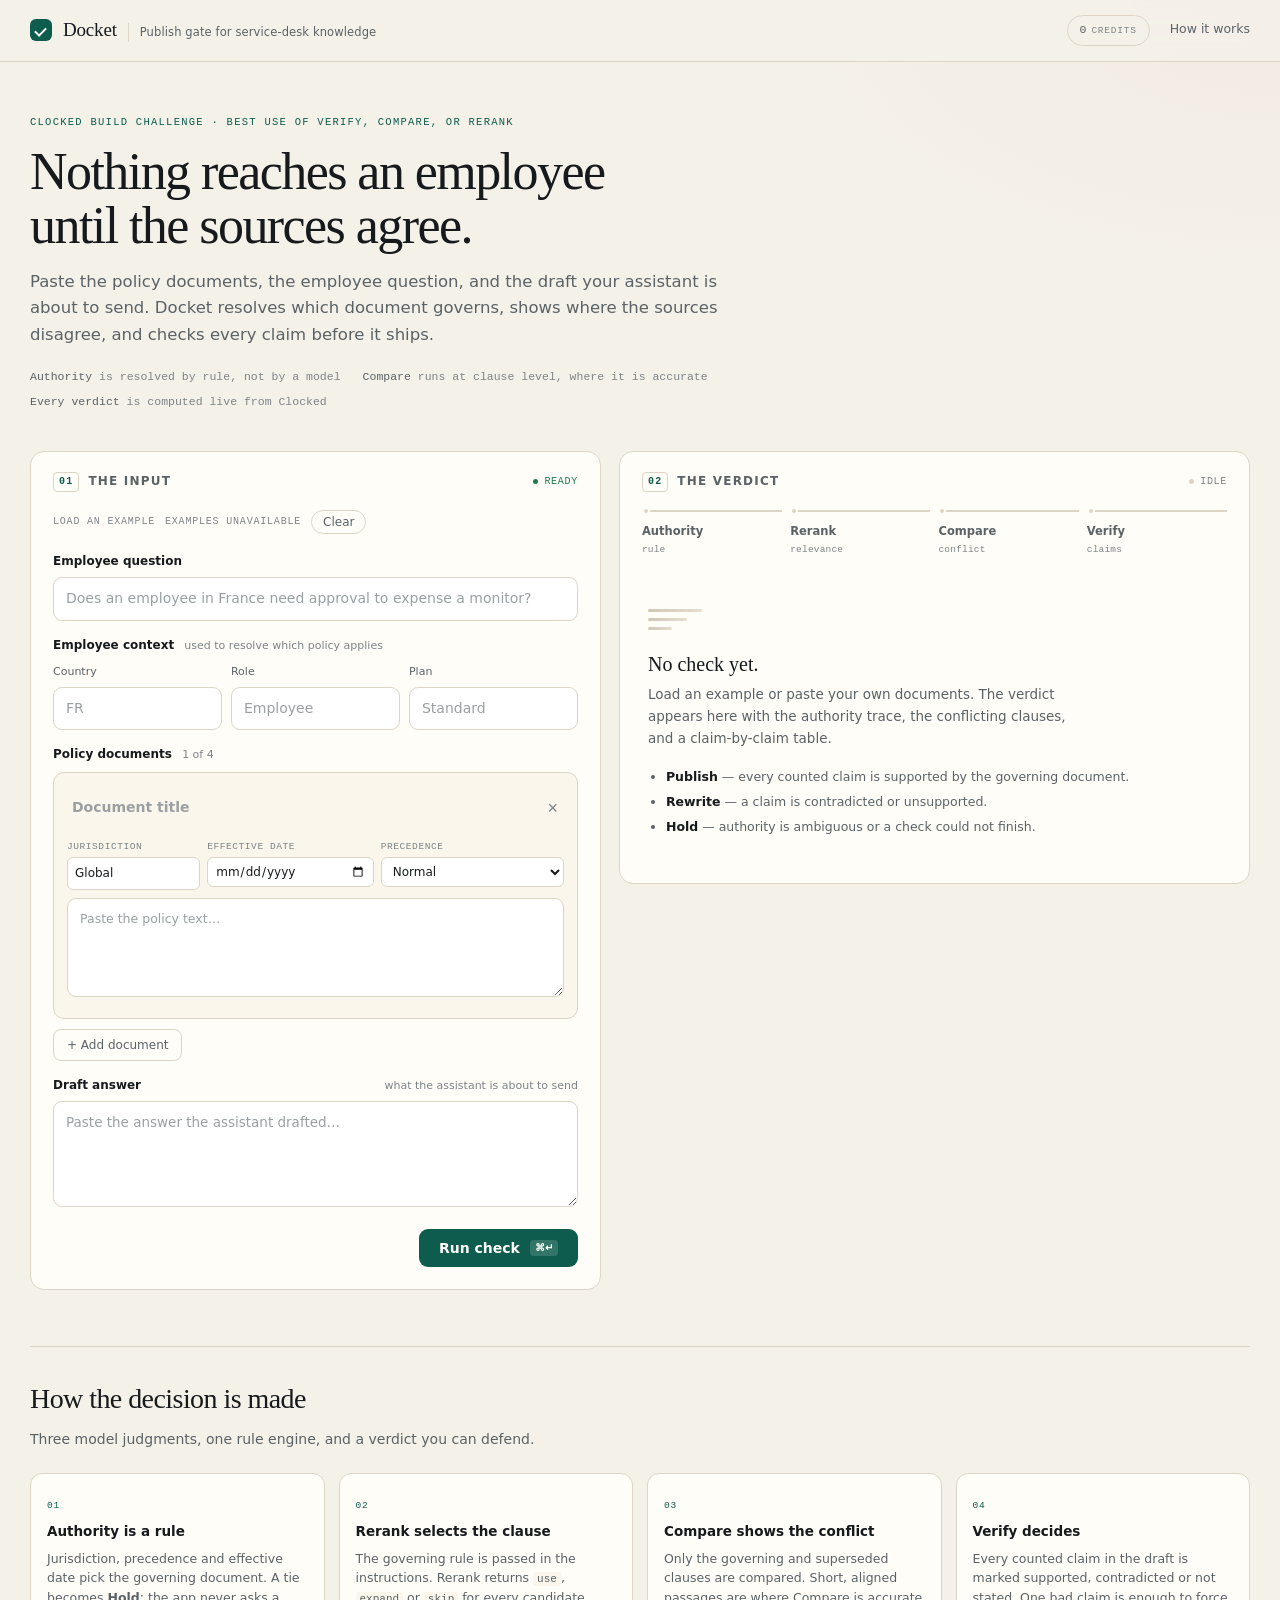
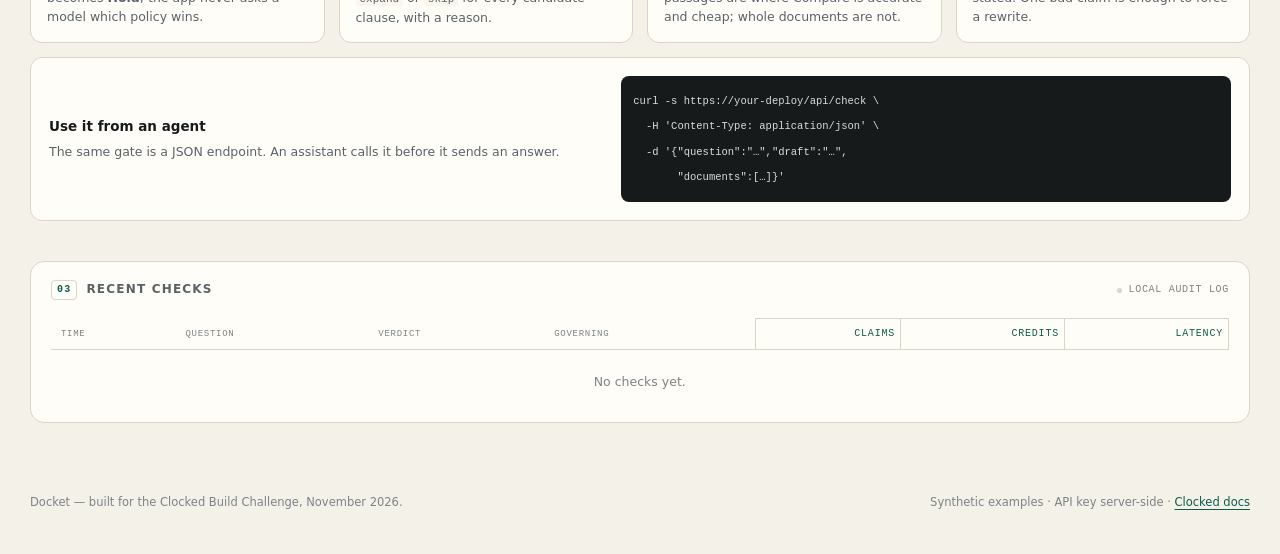
==== static/index.html @ ccb77d22 "Docket: a publish gate for service-desk knowledge Authority is resolved deterministically from juris" ====
<!doctype html>
<html lang="en">
<head>
  <meta charset="utf-8" />
  <meta name="viewport" content="width=device-width, initial-scale=1" />
  <title>Docket — nothing reaches an employee until the sources agree</title>
  <meta name="description" content="A publish gate for service-desk knowledge. Resolve which policy governs, show where sources disagree, and verify every claim before an AI answer ships." />
  <link rel="stylesheet" href="/static/app.css" />
  <link rel="icon" href="data:image/svg+xml,<svg xmlns='http://www.w3.org/2000/svg' viewBox='0 0 32 32'><rect width='32' height='32' rx='7' fill='%230d5c4d'/><path d='M9 16.5l4.2 4.2L23 11' fill='none' stroke='%23fffdf8' stroke-width='3' stroke-linecap='round' stroke-linejoin='round'/></svg>" />
</head>
<body>
  <a class="skip" href="#main">Skip to content</a>

  <header class="topbar">
    <a class="brand" href="/" aria-label="Docket home">
      <span class="mark" aria-hidden="true"></span>
      <span class="wordmark">Docket</span>
      <span class="tagline">Publish gate for service-desk knowledge</span>
    </a>
    <div class="top-actions">
      <span class="credits" title="Clocked credits spent by checks on this instance">
        <span id="credit-total">0</span><span class="credit-label">credits</span>
      </span>
      <a class="quiet" href="#how">How it works</a>
    </div>
  </header>

  <main id="main">
    <section class="hero">
      <p class="eyebrow">Clocked Build Challenge · Best Use of Verify, Compare, or Rerank</p>
      <h1>Nothing reaches an employee<br />until the sources agree.</h1>
      <p class="lede">
        Paste the policy documents, the employee question, and the draft your assistant is about to send.
        Docket resolves which document governs, shows where the sources disagree, and checks every
        claim before it ships.
      </p>
      <div class="hero-notes">
        <span><b>Authority</b> is resolved by rule, not by a model</span>
        <span><b>Compare</b> runs at clause level, where it is accurate</span>
        <span><b>Every verdict</b> is computed live from Clocked</span>
      </div>
    </section>

    <div class="desk">
      <!-- ---------------------------------------------------------- INPUT -->
      <section class="card input-card" aria-labelledby="input-heading">
        <div class="card-head">
          <h2 id="input-heading"><span class="num">01</span> The input</h2>
          <span class="status" id="input-status">ready</span>
        </div>

        <div class="examples" aria-label="Example inputs">
          <span class="examples-label">Load an example</span>
          <span id="sample-chips"></span>
          <button type="button" class="chip chip-quiet" id="clear">Clear</button>
        </div>

        <div class="field">
          <label for="question">Employee question</label>
          <input id="question" type="text" autocomplete="off" placeholder="Does an employee in France need approval to expense a monitor?" />
        </div>

        <fieldset class="context">
          <legend>Employee context <span>used to resolve which policy applies</span></legend>
          <div class="context-grid">
            <div class="field">
              <label for="country">Country</label>
              <input id="country" type="text" autocomplete="off" placeholder="FR" />
            </div>
            <div class="field">
              <label for="role">Role</label>
              <input id="role" type="text" autocomplete="off" placeholder="Employee" />
            </div>
            <div class="field">
              <label for="plan">Plan</label>
              <input id="plan" type="text" autocomplete="off" placeholder="Standard" />
            </div>
          </div>
        </fieldset>

        <fieldset class="documents">
          <legend>Policy documents <span id="doc-count">1 of 4</span></legend>
          <div id="doc-list"></div>
          <button type="button" class="secondary" id="add-doc">+ Add document</button>
        </fieldset>

        <div class="field">
          <label for="draft">Draft answer <span class="label-note">what the assistant is about to send</span></label>
          <textarea id="draft" rows="4" placeholder="Paste the answer the assistant drafted…"></textarea>
        </div>

        <div class="run-row">
          <p class="error" id="error" role="alert" hidden></p>
          <button type="button" class="primary" id="run">
            Run check <kbd>⌘↵</kbd>
          </button>
        </div>
      </section>

      <!-- --------------------------------------------------------- RESULT -->
      <section class="card result-card" aria-labelledby="result-heading">
        <div class="card-head">
          <h2 id="result-heading"><span class="num">02</span> The verdict</h2>
          <span class="status" id="run-status">idle</span>
        </div>

        <ol class="stepper" id="stepper" aria-label="Check progress">
          <li data-step="authority"><span class="dot"></span><span class="step-name">Authority</span><span class="step-meta">rule</span></li>
          <li data-step="rerank"><span class="dot"></span><span class="step-name">Rerank</span><span class="step-meta">relevance</span></li>
          <li data-step="compare"><span class="dot"></span><span class="step-name">Compare</span><span class="step-meta">conflict</span></li>
          <li data-step="verify"><span class="dot"></span><span class="step-name">Verify</span><span class="step-meta">claims</span></li>
        </ol>

        <div class="empty" id="empty">
          <div class="empty-mark" aria-hidden="true">
            <span></span><span></span><span></span>
          </div>
          <p class="empty-title">No check yet.</p>
          <p class="empty-copy">
            Load an example or paste your own documents. The verdict appears here with the authority trace,
            the conflicting clauses, and a claim-by-claim table.
          </p>
          <ul class="empty-list">
            <li><b>Publish</b> — every counted claim is supported by the governing document.</li>
            <li><b>Rewrite</b> — a claim is contradicted or unsupported.</li>
            <li><b>Hold</b> — authority is ambiguous or a check could not finish.</li>
          </ul>
        </div>

        <div id="result" hidden>
          <div class="verdict" id="verdict-card" data-state="hold">
            <div class="verdict-top">
              <span class="verdict-word" id="verdict-word" aria-live="polite">—</span>
              <span class="verdict-sub" id="verdict-sub"></span>
            </div>
            <div class="verdict-meter" aria-hidden="true"><span id="verdict-meter"></span></div>
            <div class="verdict-meta" id="verdict-meta"></div>
          </div>

          <ul class="reasons" id="reasons"></ul>

          <section class="block" aria-labelledby="authority-heading">
            <h3 id="authority-heading">Authority trace</h3>
            <div id="authority"></div>
          </section>

          <section class="block" aria-labelledby="claims-heading">
            <h3 id="claims-heading">Claim check <span class="count" id="claim-count"></span></h3>
            <div id="claims"></div>
          </section>

          <section class="block" id="conflicts-block" aria-labelledby="conflicts-heading" hidden>
            <h3 id="conflicts-heading">Where the sources disagree</h3>
            <div id="conflicts"></div>
          </section>

          <section class="block" id="rerank-block" aria-labelledby="rerank-heading">
            <h3 id="rerank-heading">Source selection</h3>
            <div id="rerank"></div>
          </section>

          <details class="raw" id="raw-block">
            <summary>Raw Clocked responses <span class="summary-note">what the API actually returned</span></summary>
            <div class="raw-actions">
              <button type="button" class="secondary small" id="copy-json">Copy JSON</button>
            </div>
            <pre id="raw"></pre>
          </details>
        </div>
      </section>
    </div>

    <!-- --------------------------------------------------------------- HOW -->
    <section class="how" id="how" aria-labelledby="how-heading">
      <div class="how-head">
        <h2 id="how-heading">How the decision is made</h2>
        <p>Three model judgments, one rule engine, and a verdict you can defend.</p>
      </div>
      <div class="how-grid">
        <article>
          <span class="how-num">01</span>
          <h3>Authority is a rule</h3>
          <p>Jurisdiction, precedence and effective date pick the governing document. A tie becomes <b>Hold</b>; the app never asks a model which policy wins.</p>
        </article>
        <article>
          <span class="how-num">02</span>
          <h3>Rerank selects the clause</h3>
          <p>The governing rule is passed in the instructions. Rerank returns <code>use</code>, <code>expand</code> or <code>skip</code> for every candidate clause, with a reason.</p>
        </article>
        <article>
          <span class="how-num">03</span>
          <h3>Compare shows the conflict</h3>
          <p>Only the governing and superseded clauses are compared. Short, aligned passages are where Compare is accurate and cheap; whole documents are not.</p>
        </article>
        <article>
          <span class="how-num">04</span>
          <h3>Verify decides</h3>
          <p>Every counted claim in the draft is marked supported, contradicted or not stated. One bad claim is enough to force a rewrite.</p>
        </article>
      </div>
      <div class="api-note">
        <div>
          <h3>Use it from an agent</h3>
          <p>The same gate is a JSON endpoint. An assistant calls it before it sends an answer.</p>
        </div>
        <pre><code>curl -s https://your-deploy/api/check \
  -H 'Content-Type: application/json' \
  -d '{"question":"…","draft":"…",
       "documents":[…]}'</code></pre>
      </div>
    </section>

    <!-- ------------------------------------------------------------- AUDIT -->
    <section class="audit" aria-labelledby="audit-heading">
      <div class="card-head">
        <h2 id="audit-heading"><span class="num">03</span> Recent checks</h2>
        <span class="status" id="audit-status">local audit log</span>
      </div>
      <div class="table-wrap">
        <table>
          <thead>
            <tr><th>Time</th><th>Question</th><th>Verdict</th><th>Governing</th><th class="num">Claims</th><th class="num">Credits</th><th class="num">Latency</th></tr>
          </thead>
          <tbody id="audit-body">
            <tr class="empty-row"><td colspan="7">No checks yet.</td></tr>
          </tbody>
        </table>
      </div>
    </section>
  </main>

  <footer class="foot">
    <span>Docket — built for the Clocked Build Challenge, November 2026.</span>
    <span>Synthetic examples · API key server-side · <a href="https://clocked.rezolve.ai/docs" target="_blank" rel="noreferrer">Clocked docs</a></span>
  </footer>

  <script src="/static/app.js" defer></script>
</body>
</html>
---- static/app.css ----
/* Docket — an editorial review desk, not a dashboard. */

:root {
  --bg: #f4f1e9;
  --panel: #fffdf8;
  --panel-2: #faf6ec;
  --ink: #171a1c;
  --muted: #5b6266;
  --faint: #7d8386;
  --line: #dcd5c6;
  --line-soft: #eae4d7;
  --green: #0d5c4d;
  --green-soft: #e6f0ec;
  --publish: #1c7a4f;
  --rewrite: #a96500;
  --hold: #b23a2f;
  --publish-bg: #edf6f1;
  --rewrite-bg: #fbf3e6;
  --hold-bg: #fbeeec;
  --serif: "Iowan Old Style", "Palatino Linotype", Palatino, "Book Antiqua", Georgia, serif;
  --sans: ui-sans-serif, -apple-system, BlinkMacSystemFont, "Segoe UI", Inter, system-ui, sans-serif;
  --mono: ui-monospace, "SF Mono", Menlo, Consolas, monospace;
  --radius: 14px;
}

* { box-sizing: border-box; }
[hidden] { display: none !important; }

html { scroll-behavior: smooth; }

body {
  margin: 0;
  background:
    radial-gradient(1100px 500px at 10% -10%, rgba(13, 92, 77, 0.05), transparent 60%),
    radial-gradient(900px 500px at 100% 0%, rgba(178, 58, 47, 0.035), transparent 55%),
    var(--bg);
  color: var(--ink);
  font-family: var(--sans);
  font-size: 16px;
  line-height: 1.6;
  -webkit-font-smoothing: antialiased;
}

a { color: var(--green); text-underline-offset: 3px; }

.skip {
  position: absolute;
  left: -999px;
  top: 10px;
  z-index: 100;
  background: var(--ink);
  color: #fff;
  padding: 10px 14px;
  border-radius: 8px;
}
.skip:focus { left: 12px; }

:focus-visible {
  outline: 2px solid var(--green);
  outline-offset: 2px;
}

/* ---------------------------------------------------------------- topbar */
.topbar {
  position: sticky;
  top: 0;
  z-index: 20;
  display: flex;
  align-items: center;
  justify-content: space-between;
  gap: 20px;
  height: 62px;
  padding: 0 30px;
  background: rgba(244, 241, 233, 0.9);
  border-bottom: 1px solid var(--line);
  backdrop-filter: blur(12px);
}

.brand {
  display: flex;
  align-items: baseline;
  gap: 11px;
  color: var(--ink);
  text-decoration: none;
}

.mark {
  align-self: center;
  width: 22px;
  height: 22px;
  border-radius: 6px;
  background: var(--green);
  position: relative;
  flex: 0 0 auto;
}
.mark::after {
  content: "";
  position: absolute;
  left: 5px; top: 8px;
  width: 9px; height: 5px;
  border-left: 2px solid #fffdf8;
  border-bottom: 2px solid #fffdf8;
  transform: rotate(-45deg);
}

.wordmark {
  font-family: var(--serif);
  font-size: 19px;
  letter-spacing: -0.01em;
}

.tagline {
  font-size: 11.5px;
  color: var(--muted);
  border-left: 1px solid var(--line);
  padding-left: 11px;
  letter-spacing: 0.01em;
}

.top-actions { display: flex; align-items: center; gap: 20px; }

.credits {
  font-family: var(--mono);
  font-size: 11.5px;
  color: var(--muted);
  border: 1px solid var(--line);
  border-radius: 999px;
  padding: 5px 12px;
  font-variant-numeric: tabular-nums;
}
.credit-label {
  margin-left: 5px;
  font-size: 9.5px;
  letter-spacing: 0.08em;
  text-transform: uppercase;
  color: var(--faint);
}

.quiet {
  font-size: 12.5px;
  color: var(--muted);
  text-decoration: none;
  border-bottom: 1px solid transparent;
  padding-bottom: 1px;
}
.quiet:hover { color: var(--ink); border-bottom-color: var(--line); }

/* ------------------------------------------------------------------ main */
main {
  max-width: 1320px;
  margin: 0 auto;
  padding: 52px 30px 70px;
}

.hero { max-width: 860px; margin-bottom: 40px; }

.eyebrow {
  margin: 0 0 14px;
  font-family: var(--mono);
  font-size: 10.5px;
  letter-spacing: 0.12em;
  text-transform: uppercase;
  color: var(--green);
}

.hero h1 {
  margin: 0 0 16px;
  font-family: var(--serif);
  font-size: clamp(34px, 4.4vw, 52px);
  line-height: 1.04;
  letter-spacing: -0.03em;
  font-weight: 500;
}

.lede {
  margin: 0 0 20px;
  color: var(--muted);
  font-size: 16.5px;
  max-width: 66ch;
}

.hero-notes {
  display: flex;
  flex-wrap: wrap;
  gap: 6px 22px;
  font-size: 11.5px;
  color: var(--faint);
  font-family: var(--mono);
}
.hero-notes b { color: var(--muted); font-weight: 500; }

/* ------------------------------------------------------------------ desk */
.desk {
  display: grid;
  grid-template-columns: minmax(0, 0.95fr) minmax(0, 1.05fr);
  gap: 18px;
  align-items: start;
}

.card {
  background: var(--panel);
  border: 1px solid var(--line);
  border-radius: var(--radius);
  padding: 20px 22px 22px;
  min-width: 0;
}

.card-head {
  display: flex;
  align-items: center;
  justify-content: space-between;
  gap: 14px;
  margin-bottom: 18px;
}

.card-head h2 {
  margin: 0;
  font-size: 12px;
  font-weight: 600;
  letter-spacing: 0.1em;
  text-transform: uppercase;
  color: var(--muted);
  display: flex;
  align-items: center;
  gap: 9px;
}

.num {
  font-family: var(--mono);
  font-size: 10px;
  color: var(--green);
  border: 1px solid var(--line);
  border-radius: 4px;
  padding: 1px 5px;
}

.status {
  font-family: var(--mono);
  font-size: 10px;
  letter-spacing: 0.07em;
  text-transform: uppercase;
  color: var(--faint);
  display: inline-flex;
  align-items: center;
  gap: 6px;
}
.status::before {
  content: "";
  width: 5px; height: 5px;
  border-radius: 50%;
  background: var(--line);
}
.status[data-state="running"] { color: var(--rewrite); }
.status[data-state="running"]::before { background: var(--rewrite); animation: pulse 1.1s infinite; }
.status[data-state="done"] { color: var(--publish); }
.status[data-state="done"]::before { background: var(--publish); }
.status[data-state="error"] { color: var(--hold); }
.status[data-state="error"]::before { background: var(--hold); }

@keyframes pulse { 0%, 100% { opacity: 0.4; } 50% { opacity: 1; } }

/* ---------------------------------------------------------------- input */
.examples {
  display: flex;
  flex-wrap: wrap;
  align-items: center;
  gap: 7px;
  margin-bottom: 18px;
}
.examples-label {
  font-family: var(--mono);
  font-size: 10px;
  letter-spacing: 0.08em;
  text-transform: uppercase;
  color: var(--faint);
  margin-right: 3px;
}

.chip {
  border: 1px solid var(--line);
  background: var(--panel-2);
  color: var(--muted);
  border-radius: 999px;
  padding: 4px 11px;
  font-size: 12px;
  font-family: var(--sans);
  cursor: pointer;
  transition: border-color 120ms ease, color 120ms ease, background 120ms ease;
}
.chip:hover { border-color: var(--green); color: var(--ink); }
.chip[aria-pressed="true"] { border-color: var(--green); background: var(--green-soft); color: var(--ink); }
.chip-quiet { background: transparent; }
#sample-chips { display: contents; }

.field { margin-bottom: 15px; }

.field > label,
.field > .label {
  display: flex;
  align-items: baseline;
  justify-content: space-between;
  gap: 10px;
  margin-bottom: 6px;
  font-size: 12px;
  font-weight: 550;
  color: var(--ink);
}

.label-note {
  font-weight: 400;
  font-size: 11px;
  color: var(--faint);
}

input[type="text"], textarea {
  width: 100%;
  border: 1px solid var(--line);
  border-radius: 9px;
  background: #fff;
  color: var(--ink);
  padding: 10px 12px;
  font-family: var(--sans);
  font-size: 14px;
  line-height: 1.55;
  transition: border-color 120ms ease, box-shadow 120ms ease;
}
input[type="text"]::placeholder, textarea::placeholder { color: #9aa0a2; }
input[type="text"]:focus, textarea:focus {
  outline: none;
  border-color: var(--green);
  box-shadow: 0 0 0 3px rgba(13, 92, 77, 0.12);
}

textarea { resize: vertical; min-height: 96px; font-size: 13.5px; }

fieldset {
  border: 0;
  margin: 0 0 15px;
  padding: 0;
  min-width: 0;
}
legend {
  padding: 0;
  margin-bottom: 8px;
  font-size: 12px;
  font-weight: 550;
  color: var(--ink);
}
legend span { font-weight: 400; color: var(--faint); font-size: 11px; margin-left: 6px; }

.context-grid { display: grid; grid-template-columns: 1fr 1fr 1fr; gap: 9px; }
.context-grid .field { margin: 0; }
.context-grid label { font-weight: 400; color: var(--muted); font-size: 11px; }

/* ------------------------------------------------------------ documents */
.doc {
  border: 1px solid var(--line);
  border-radius: 11px;
  background: var(--panel-2);
  padding: 13px;
  margin-bottom: 10px;
}
.doc-head {
  display: flex;
  align-items: center;
  gap: 8px;
  margin-bottom: 9px;
}
.doc-head input {
  font-weight: 550;
  background: transparent;
  border-color: transparent;
  padding-left: 4px;
}
.doc-head input:focus { background: #fff; }
.doc-remove {
  border: 0;
  background: transparent;
  color: var(--faint);
  font-size: 18px;
  line-height: 1;
  cursor: pointer;
  padding: 4px 6px;
  border-radius: 6px;
}
.doc-remove:hover { color: var(--hold); background: var(--hold-bg); }
.doc-meta {
  display: grid;
  grid-template-columns: 0.8fr 1fr 1.1fr;
  gap: 7px;
  margin-bottom: 8px;
}
.doc-meta label {
  display: block;
  font-size: 9.5px;
  font-family: var(--mono);
  letter-spacing: 0.06em;
  text-transform: uppercase;
  color: var(--faint);
  margin-bottom: 3px;
}
.doc-meta input, .doc-meta select {
  width: 100%;
  border: 1px solid var(--line);
  border-radius: 6px;
  background: #fff;
  padding: 6px 7px;
  font-size: 12px;
  font-family: var(--sans);
  color: var(--ink);
}
.doc textarea {
  min-height: 92px;
  font-size: 12.5px;
  line-height: 1.55;
  background: #fff;
}

.secondary {
  border: 1px solid var(--line);
  background: transparent;
  color: var(--muted);
  border-radius: 8px;
  padding: 8px 13px;
  font-size: 12px;
  cursor: pointer;
  font-family: var(--sans);
}
.secondary:hover { border-color: var(--green); color: var(--ink); }
.secondary.small { padding: 5px 10px; font-size: 11px; }

/* ---------------------------------------------------------------- action */
.run-row {
  display: flex;
  align-items: center;
  justify-content: flex-end;
  gap: 14px;
  margin-top: 4px;
  flex-wrap: wrap;
}

.primary {
  border: 0;
  border-radius: 9px;
  background: var(--green);
  color: #fffdf8;
  font-family: var(--sans);
  font-size: 14px;
  font-weight: 600;
  padding: 11px 20px;
  cursor: pointer;
  display: inline-flex;
  align-items: center;
  gap: 10px;
  transition: transform 80ms ease, box-shadow 160ms ease, opacity 120ms ease;
}
.primary:hover { box-shadow: 0 6px 22px rgba(13, 92, 77, 0.22); }
.primary:active { transform: translateY(1px); }
.primary:disabled { opacity: 0.55; cursor: progress; }
kbd {
  font-family: var(--mono);
  font-size: 10px;
  background: rgba(255, 255, 255, 0.16);
  border-radius: 4px;
  padding: 2px 5px;
}

.error {
  margin: 0 auto 0 0;
  color: var(--hold);
  font-size: 12.5px;
  background: var(--hold-bg);
  border: 1px solid #efd3ce;
  border-radius: 8px;
  padding: 7px 10px;
}

/* --------------------------------------------------------------- stepper */
.stepper {
  display: grid;
  grid-template-columns: repeat(4, 1fr);
  gap: 8px;
  list-style: none;
  margin: 0 0 18px;
  padding: 0;
}
.stepper li {
  position: relative;
  display: grid;
  gap: 2px;
  padding-top: 10px;
  border-top: 2px solid var(--line);
  min-width: 0;
}
.stepper .dot {
  position: absolute;
  top: -5px; left: 0;
  width: 8px; height: 8px;
  border-radius: 50%;
  background: var(--line);
  border: 2px solid var(--panel);
}
.stepper .step-name {
  font-size: 11.5px;
  color: var(--muted);
  font-weight: 550;
}
.stepper .step-meta {
  font-family: var(--mono);
  font-size: 9.5px;
  color: var(--faint);
  letter-spacing: 0.02em;
  white-space: nowrap;
  overflow: hidden;
  text-overflow: ellipsis;
}
.stepper li[data-status="running"] { border-top-color: var(--rewrite); }
.stepper li[data-status="running"] .dot { background: var(--rewrite); animation: pulse 1.1s infinite; }
.stepper li[data-status="done"] { border-top-color: var(--publish); }
.stepper li[data-status="done"] .dot { background: var(--publish); }
.stepper li[data-status="skipped"] { border-top-color: var(--line); }
.stepper li[data-status="skipped"] .step-name { color: var(--faint); }
.stepper li[data-status="error"] { border-top-color: var(--hold); }
.stepper li[data-status="error"] .dot { background: var(--hold); }

/* ----------------------------------------------------------------- empty */
.empty { padding: 34px 6px 24px; }

.empty-mark {
  display: flex;
  flex-direction: column;
  gap: 6px;
  width: 54px;
  margin-bottom: 18px;
}
.empty-mark span {
  height: 3px;
  border-radius: 2px;
  background: linear-gradient(to right, #cfc7b6, #e5dfd1);
}
.empty-mark span:nth-child(2) { width: 72%; }
.empty-mark span:nth-child(3) { width: 44%; }

.empty-title { margin: 0 0 4px; font-family: var(--serif); font-size: 20px; }
.empty-copy { margin: 0 0 18px; color: var(--muted); font-size: 13.5px; max-width: 52ch; }
.empty-list { margin: 0; padding-left: 18px; color: var(--muted); font-size: 12.5px; display: grid; gap: 5px; }
.empty-list b { color: var(--ink); font-weight: 600; }

/* --------------------------------------------------------------- verdict */
#result { animation: rise 220ms ease both; }
@keyframes rise { from { opacity: 0; transform: translateY(5px); } to { opacity: 1; transform: none; } }

.verdict {
  border: 1px solid var(--line);
  border-radius: 12px;
  padding: 18px 18px 15px;
  background: var(--panel-2);
  transition: background 200ms ease, border-color 200ms ease;
}
.verdict[data-state="publish"] { background: var(--publish-bg); border-color: #c8e2d5; }
.verdict[data-state="rewrite"] { background: var(--rewrite-bg); border-color: #ecd8b8; }
.verdict[data-state="hold"] { background: var(--hold-bg); border-color: #eccbc6; }

.verdict-top { display: flex; align-items: baseline; gap: 12px; flex-wrap: wrap; }
.verdict-word {
  font-family: var(--serif);
  font-size: clamp(40px, 5vw, 56px);
  line-height: 0.95;
  letter-spacing: -0.04em;
  color: var(--hold);
}
.verdict[data-state="publish"] .verdict-word { color: var(--publish); }
.verdict[data-state="rewrite"] .verdict-word { color: var(--rewrite); }
.verdict-sub { font-family: var(--mono); font-size: 10px; letter-spacing: 0.08em; text-transform: uppercase; color: var(--muted); }

.verdict-meter {
  height: 5px;
  border-radius: 3px;
  background: rgba(23, 26, 28, 0.08);
  margin: 14px 0 9px;
  overflow: hidden;
}
.verdict-meter span {
  display: block;
  height: 100%;
  width: 0;
  border-radius: 3px;
  background: var(--hold);
  transition: width 500ms cubic-bezier(0.2, 0.7, 0.2, 1);
}
.verdict[data-state="publish"] .verdict-meter span { background: var(--publish); }
.verdict[data-state="rewrite"] .verdict-meter span { background: var(--rewrite); }

.verdict-meta {
  font-family: var(--mono);
  font-size: 10px;
  color: var(--muted);
  display: flex;
  gap: 14px;
  flex-wrap: wrap;
}

.reasons {
  list-style: none;
  counter-reset: r;
  margin: 14px 0 4px;
  padding: 0;
  display: grid;
  gap: 7px;
}
.reasons li {
  counter-increment: r;
  position: relative;
  padding-left: 24px;
  font-size: 13px;
  color: var(--muted);
}
.reasons li::before {
  content: counter(r, decimal-leading-zero);
  position: absolute;
  left: 0;
  font-family: var(--mono);
  font-size: 9.5px;
  color: var(--faint);
  top: 2px;
}

/* ----------------------------------------------------------------- blocks */
.block { margin-top: 22px; padding-top: 18px; border-top: 1px solid var(--line-soft); }
.block h3 {
  margin: 0 0 10px;
  font-size: 11px;
  letter-spacing: 0.09em;
  text-transform: uppercase;
  color: var(--muted);
  font-weight: 600;
  display: flex;
  align-items: baseline;
  gap: 8px;
}
.block h3 .count {
  font-family: var(--mono);
  font-size: 9.5px;
  color: var(--faint);
  letter-spacing: 0;
  text-transform: none;
}

/* authority */
.auth-row {
  display: grid;
  grid-template-columns: 18px 1fr auto;
  gap: 9px;
  align-items: start;
  padding: 9px 0;
  border-bottom: 1px solid var(--line-soft);
}
.auth-row:last-child { border-bottom: 0; }
.auth-icon {
  width: 16px; height: 16px;
  border-radius: 50%;
  margin-top: 2px;
  background: var(--line);
  position: relative;
  flex: 0 0 auto;
}
.auth-row[data-outcome="governing"] .auth-icon { background: var(--green); }
.auth-row[data-outcome="governing"] .auth-icon::after {
  content: "";
  position: absolute; left: 5px; top: 3px;
  width: 4px; height: 7px;
  border-right: 2px solid #fff;
  border-bottom: 2px solid #fff;
  transform: rotate(45deg);
}
.auth-row[data-outcome="superseded"] .auth-icon { background: var(--rewrite); }
.auth-row[data-outcome="out of scope"] .auth-icon { background: var(--line); }
.auth-title { font-size: 13px; font-weight: 550; }
.auth-meta { font-size: 11px; color: var(--faint); font-family: var(--mono); }
.auth-tag {
  font-family: var(--mono);
  font-size: 9px;
  letter-spacing: 0.07em;
  text-transform: uppercase;
  color: var(--muted);
  border: 1px solid var(--line);
  border-radius: 4px;
  padding: 2px 6px;
  white-space: nowrap;
}
.auth-row[data-outcome="governing"] .auth-tag { color: var(--publish); border-color: #c8e2d5; background: var(--publish-bg); }
.auth-row[data-outcome="superseded"] .auth-tag { color: var(--rewrite); border-color: #ecd8b8; background: var(--rewrite-bg); }

/* claims */
.claim {
  border: 1px solid var(--line);
  border-radius: 9px;
  padding: 11px 12px;
  margin-bottom: 8px;
  background: #fff;
}
.claim-head { display: flex; gap: 9px; align-items: flex-start; }
.claim-text { flex: 1; font-size: 13px; line-height: 1.5; }
.pill {
  font-family: var(--mono);
  font-size: 9px;
  letter-spacing: 0.07em;
  text-transform: uppercase;
  border-radius: 4px;
  padding: 2px 6px;
  white-space: nowrap;
  border: 1px solid var(--line);
  color: var(--muted);
}
.pill.supported { color: var(--publish); border-color: #c8e2d5; background: var(--publish-bg); }
.pill.contradicted { color: var(--hold); border-color: #eccbc6; background: var(--hold-bg); }
.pill.not_stated { color: var(--rewrite); border-color: #ecd8b8; background: var(--rewrite-bg); }
.pill.not_a_claim { color: var(--faint); }
.claim-evidence {
  margin: 8px 0 0;
  padding: 7px 10px;
  border-left: 2px solid var(--line);
  background: var(--panel-2);
  font-family: var(--mono);
  font-size: 11px;
  line-height: 1.55;
  color: var(--muted);
  border-radius: 0 5px 5px 0;
}
.claim-source { font-family: var(--mono); font-size: 9.5px; color: var(--faint); margin-top: 5px; }

/* conflicts */
.conflict {
  border: 1px solid var(--line);
  border-radius: 9px;
  overflow: hidden;
  margin-bottom: 10px;
}
.conflict-head {
  display: flex;
  justify-content: space-between;
  gap: 10px;
  padding: 7px 11px;
  background: var(--panel-2);
  border-bottom: 1px solid var(--line-soft);
  font-family: var(--mono);
  font-size: 9.5px;
  text-transform: uppercase;
  letter-spacing: 0.07em;
  color: var(--muted);
}
.conflict-pair { display: grid; grid-template-columns: 1fr 1fr; }
.conflict-side { padding: 10px 12px; }
.conflict-side + .conflict-side { border-left: 1px solid var(--line-soft); }
.conflict-label { font-family: var(--mono); font-size: 9px; letter-spacing: 0.07em; text-transform: uppercase; color: var(--faint); margin-bottom: 4px; }
.conflict-quote { font-size: 12px; line-height: 1.55; color: var(--ink); }

/* rerank */
.rerank-row {
  display: grid;
  grid-template-columns: 52px 1fr auto;
  gap: 9px;
  padding: 7px 0;
  border-bottom: 1px solid var(--line-soft);
  align-items: baseline;
}
.rerank-row:last-child { border-bottom: 0; }
.rerank-action { font-family: var(--mono); font-size: 9px; text-transform: uppercase; letter-spacing: 0.05em; }
.rerank-row[data-action="use"] .rerank-action { color: var(--publish); }
.rerank-row[data-action="expand"] .rerank-action { color: var(--rewrite); }
.rerank-row[data-action="skip"] .rerank-action { color: var(--faint); }
.rerank-text { font-size: 12px; color: var(--muted); overflow: hidden; text-overflow: ellipsis; white-space: nowrap; }
.rerank-score { font-family: var(--mono); font-size: 10px; color: var(--faint); }

/* raw */
.raw { margin-top: 22px; border-top: 1px solid var(--line-soft); padding-top: 14px; }
.raw summary { cursor: pointer; font-size: 11.5px; color: var(--muted); font-weight: 550; }
.summary-note { font-weight: 400; color: var(--faint); margin-left: 8px; }
.raw-actions { margin: 10px 0 6px; }
.raw pre {
  max-height: 340px;
  overflow: auto;
  background: #161a1b;
  color: #d8dedb;
  border-radius: 8px;
  padding: 14px;
  font-family: var(--mono);
  font-size: 10.5px;
  line-height: 1.6;
}

/* ------------------------------------------------------------------- how */
.how { margin-top: 56px; padding-top: 30px; border-top: 1px solid var(--line); }
.how-head { max-width: 720px; margin-bottom: 22px; }
.how-head h2 { margin: 0 0 6px; font-family: var(--serif); font-size: 28px; font-weight: 500; letter-spacing: -0.02em; }
.how-head p { margin: 0; color: var(--muted); font-size: 14px; }

.how-grid { display: grid; grid-template-columns: repeat(4, 1fr); gap: 14px; }
.how-grid article {
  background: var(--panel);
  border: 1px solid var(--line);
  border-radius: 12px;
  padding: 16px 16px 14px;
}
.how-num { font-family: var(--mono); font-size: 9.5px; color: var(--green); letter-spacing: 0.08em; }
.how-grid h3 { margin: 6px 0 6px; font-size: 13.5px; }
.how-grid p { margin: 0; font-size: 12.5px; color: var(--muted); line-height: 1.55; }
.how-grid code, .api-note code { font-family: var(--mono); font-size: 11px; background: var(--panel-2); padding: 1px 4px; border-radius: 3px; }

.api-note {
  margin-top: 14px;
  display: grid;
  grid-template-columns: 1fr 1.1fr;
  gap: 18px;
  align-items: center;
  background: var(--panel);
  border: 1px solid var(--line);
  border-radius: 12px;
  padding: 18px;
}
.api-note h3 { margin: 0 0 4px; font-size: 13.5px; }
.api-note p { margin: 0; font-size: 12.5px; color: var(--muted); }
.api-note pre { margin: 0; background: #161a1b; color: #d8dedb; border-radius: 8px; padding: 12px; overflow-x: auto; }
.api-note pre code { background: transparent; color: inherit; padding: 0; font-size: 10.5px; line-height: 1.6; }

/* ----------------------------------------------------------------- audit */
.audit { margin-top: 40px; background: var(--panel); border: 1px solid var(--line); border-radius: var(--radius); padding: 18px 20px 8px; }
.table-wrap { overflow-x: auto; }
table { width: 100%; border-collapse: collapse; font-size: 12.5px; }
thead th {
  text-align: left;
  font-family: var(--mono);
  font-size: 9px;
  letter-spacing: 0.08em;
  text-transform: uppercase;
  color: var(--faint);
  font-weight: 500;
  padding: 8px 10px;
  border-bottom: 1px solid var(--line);
  white-space: nowrap;
}
thead th.num, td.num { text-align: right; }
tbody td { padding: 9px 10px; border-bottom: 1px solid var(--line-soft); color: var(--muted); white-space: nowrap; }
tbody tr:last-child td { border-bottom: 0; }
td.time { font-family: var(--mono); font-size: 10.5px; color: var(--faint); }
td.question { color: var(--ink); max-width: 380px; overflow: hidden; text-overflow: ellipsis; }
td .pill { font-size: 8.5px; }
.empty-row td { text-align: center; color: var(--faint); padding: 22px; }

/* ------------------------------------------------------------------ foot */
.foot {
  max-width: 1320px;
  margin: 0 auto;
  padding: 0 30px 44px;
  display: flex;
  justify-content: space-between;
  gap: 20px;
  flex-wrap: wrap;
  color: var(--faint);
  font-size: 11.5px;
}

/* ------------------------------------------------------------ responsive */
@media (max-width: 1080px) {
  .desk { grid-template-columns: 1fr; }
  .how-grid { grid-template-columns: 1fr 1fr; }
  .api-note { grid-template-columns: 1fr; }
}

@media (max-width: 680px) {
  .topbar { padding: 0 16px; gap: 10px; }
  .tagline { display: none; }
  .top-actions { gap: 12px; }
  main { padding: 30px 16px 50px; }
  .card { padding: 16px; }
  .context-grid { grid-template-columns: 1fr; }
  .doc-meta { grid-template-columns: 1fr; }
  .stepper { grid-template-columns: 1fr 1fr; gap: 10px; }
  .how-grid { grid-template-columns: 1fr; }
  .conflict-pair { grid-template-columns: 1fr; }
  .conflict-side + .conflict-side { border-left: 0; border-top: 1px solid var(--line-soft); }
  .foot { padding: 0 16px 34px; }
  .run-row { justify-content: stretch; }
  .primary { width: 100%; justify-content: center; }
}

@media (prefers-reduced-motion: reduce) {
  html { scroll-behavior: auto; }
  *, *::before, *::after { animation: none !important; transition: none !important; }
}
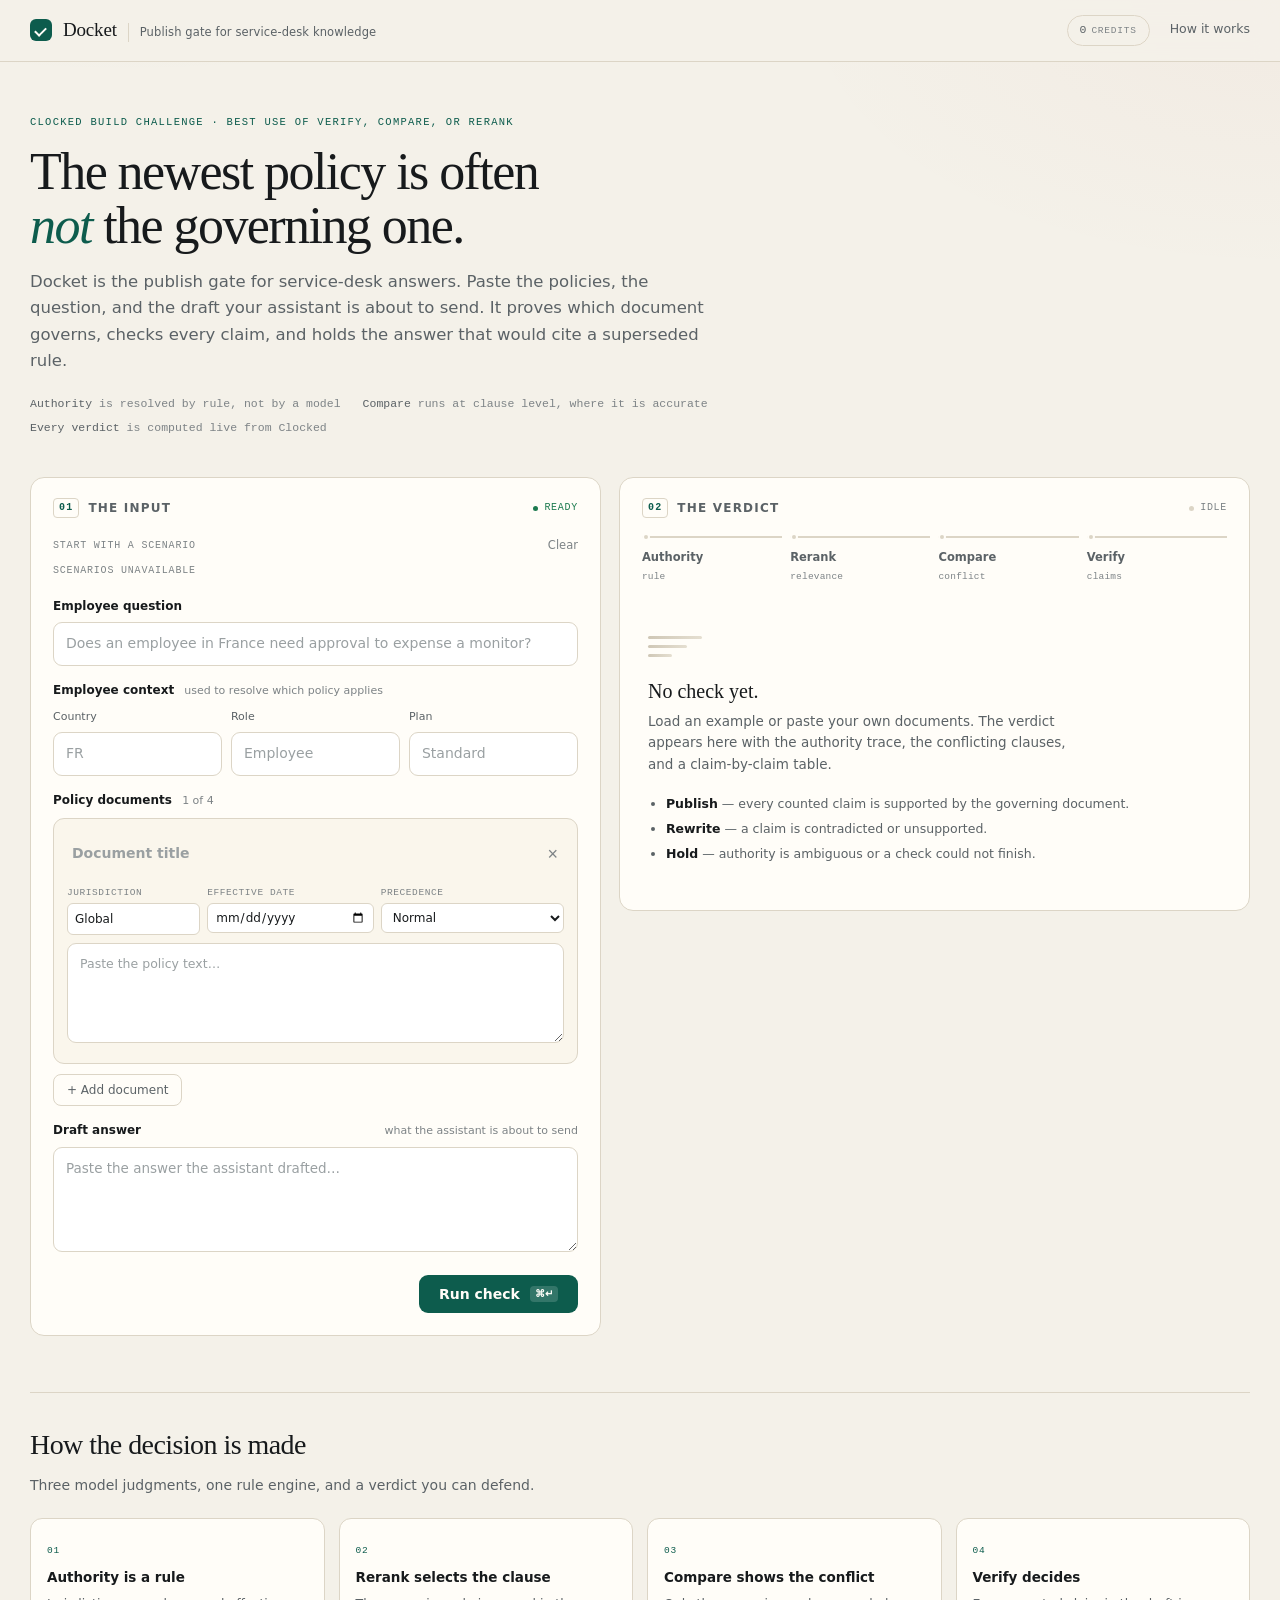
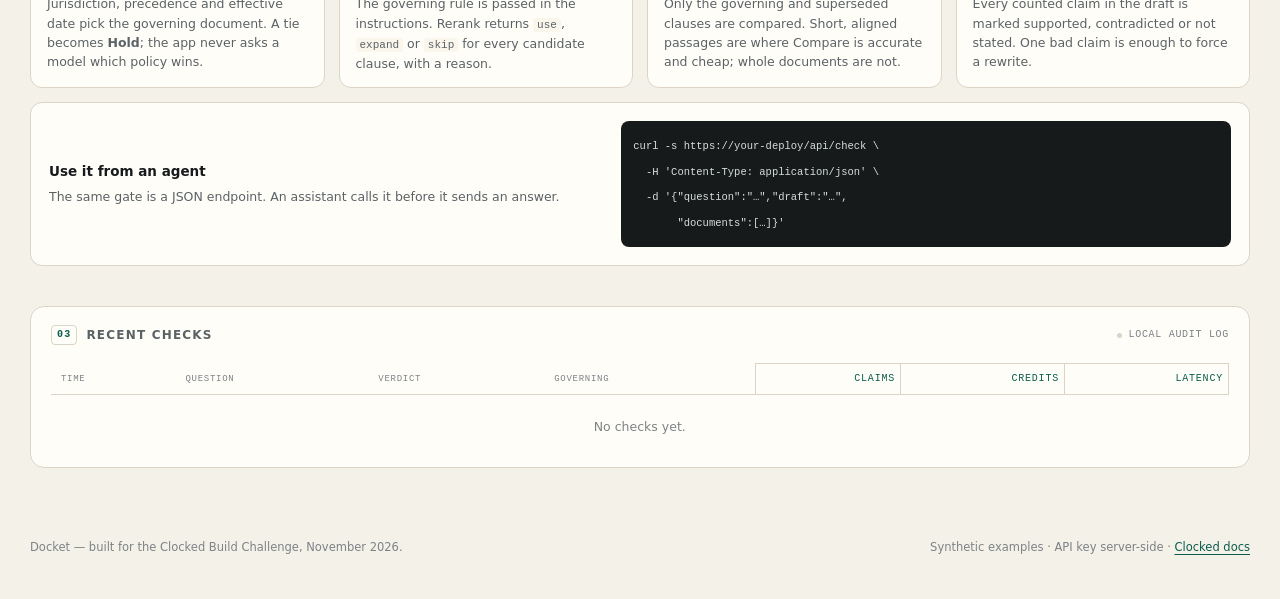
==== commit d5101afa: "Refine the gate from competitive design research - Scenario cards replace unlabeled chips; the first" ====
--- a/static/index.html
+++ b/static/index.html
@@ -28,11 +28,11 @@
   <main id="main">
     <section class="hero">
       <p class="eyebrow">Clocked Build Challenge · Best Use of Verify, Compare, or Rerank</p>
-      <h1>Nothing reaches an employee<br />until the sources agree.</h1>
+      <h1>The newest policy is often<br /><em>not</em> the governing one.</h1>
       <p class="lede">
-        Paste the policy documents, the employee question, and the draft your assistant is about to send.
-        Docket resolves which document governs, shows where the sources disagree, and checks every
-        claim before it ships.
+        Docket is the publish gate for service-desk answers. Paste the policies, the question, and the
+        draft your assistant is about to send. It proves which document governs, checks every claim, and
+        holds the answer that would cite a superseded rule.
       </p>
       <div class="hero-notes">
         <span><b>Authority</b> is resolved by rule, not by a model</span>
@@ -49,11 +49,11 @@
           <span class="status" id="input-status">ready</span>
         </div>
 
-        <div class="examples" aria-label="Example inputs">
-          <span class="examples-label">Load an example</span>
-          <span id="sample-chips"></span>
-          <button type="button" class="chip chip-quiet" id="clear">Clear</button>
-        </div>
+        <div class="scenarios-head">
+          <span class="examples-label">Start with a scenario</span>
+          <button type="button" class="clear-link" id="clear">Clear</button>
+        </div>
+        <div class="scenarios" id="scenarios" aria-label="Example scenarios"></div>
 
         <div class="field">
           <label for="question">Employee question</label>
@@ -133,11 +133,27 @@
               <span class="verdict-word" id="verdict-word" aria-live="polite">—</span>
               <span class="verdict-sub" id="verdict-sub"></span>
             </div>
+            <p class="verdict-sentence" id="verdict-sentence"></p>
             <div class="verdict-meter" aria-hidden="true"><span id="verdict-meter"></span></div>
             <div class="verdict-meta" id="verdict-meta"></div>
           </div>
 
           <ul class="reasons" id="reasons"></ul>
+
+          <section class="block" aria-labelledby="delivery-heading">
+            <h3 id="delivery-heading">What would ship</h3>
+            <div class="delivery-grid">
+              <div class="delivery-pane">
+                <div class="pane-label">Assistant draft</div>
+                <div class="pane-text" id="draft-view"></div>
+              </div>
+              <div class="delivery-pane">
+                <div class="pane-label" id="allowed-label">What Docket allows</div>
+                <div class="pane-text" id="allowed-view"></div>
+                <button type="button" class="secondary small" id="copy-allowed" hidden>Copy allowed text</button>
+              </div>
+            </div>
+          </section>
 
           <section class="block" aria-labelledby="authority-heading">
             <h3 id="authority-heading">Authority trace</h3>
--- a/static/app.css
+++ b/static/app.css
@@ -163,6 +163,11 @@
   color: var(--green);
 }
 
+.hero h1 em {
+  font-style: italic;
+  color: var(--green);
+}
+
 .hero h1 {
   margin: 0 0 16px;
   font-family: var(--serif);
@@ -888,3 +893,151 @@
   html { scroll-behavior: auto; }
   *, *::before, *::after { animation: none !important; transition: none !important; }
 }
+
+/* --------------------------------------------------------- scenario cards */
+.scenarios-head {
+  display: flex;
+  align-items: center;
+  justify-content: space-between;
+  margin-bottom: 8px;
+}
+
+.clear-link {
+  border: 0;
+  background: none;
+  color: var(--faint);
+  font-family: var(--sans);
+  font-size: 11.5px;
+  cursor: pointer;
+  padding: 2px 0;
+  border-bottom: 1px solid transparent;
+}
+.clear-link:hover { color: var(--ink); border-bottom-color: var(--line); }
+
+.scenarios {
+  display: grid;
+  grid-template-columns: repeat(3, 1fr);
+  gap: 8px;
+  margin-bottom: 18px;
+}
+
+.scenario {
+  text-align: left;
+  border: 1px solid var(--line);
+  background: var(--panel-2);
+  border-radius: 10px;
+  padding: 11px 12px 10px;
+  cursor: pointer;
+  font-family: var(--sans);
+  transition: border-color 120ms ease, background 120ms ease, transform 80ms ease;
+}
+.scenario:hover { border-color: var(--green); background: #fff; }
+.scenario:active { transform: translateY(1px); }
+.scenario[aria-pressed="true"] { border-color: var(--green); background: var(--green-soft); }
+
+.scenario-tag {
+  display: block;
+  font-family: var(--mono);
+  font-size: 8.5px;
+  letter-spacing: 0.1em;
+  text-transform: uppercase;
+  color: var(--green);
+  margin-bottom: 4px;
+}
+.scenario-title {
+  display: block;
+  font-size: 12.5px;
+  font-weight: 600;
+  color: var(--ink);
+  line-height: 1.3;
+  margin-bottom: 3px;
+}
+.scenario-blurb {
+  display: block;
+  font-size: 10.5px;
+  line-height: 1.45;
+  color: var(--muted);
+}
+
+/* -------------------------------------------------------- verdict sentence */
+.verdict-sentence {
+  margin: 10px 0 0;
+  font-size: 14.5px;
+  line-height: 1.5;
+  color: var(--ink);
+  max-width: 62ch;
+}
+
+/* --------------------------------------------------------- delivery panel */
+.delivery-grid {
+  display: grid;
+  grid-template-columns: 1fr 1fr;
+  gap: 10px;
+}
+
+.delivery-pane {
+  border: 1px solid var(--line);
+  border-radius: 9px;
+  background: #fff;
+  padding: 10px 12px 11px;
+  min-width: 0;
+}
+
+.pane-label {
+  font-family: var(--mono);
+  font-size: 9px;
+  letter-spacing: 0.08em;
+  text-transform: uppercase;
+  color: var(--faint);
+  margin-bottom: 7px;
+}
+
+.pane-text {
+  font-size: 12px;
+  line-height: 1.6;
+  color: var(--ink);
+  white-space: pre-wrap;
+  overflow-wrap: anywhere;
+}
+
+.pane-text mark {
+  background: #fbe1dd;
+  color: inherit;
+  text-decoration: line-through;
+  text-decoration-thickness: 1px;
+  border-radius: 2px;
+  padding: 0 1px;
+}
+.pane-text mark.unsupported {
+  background: #fbf1d9;
+  text-decoration: none;
+  border-bottom: 1px dashed #a87400;
+}
+
+.allowed-quote {
+  border-left: 2px solid var(--publish);
+  padding: 1px 0 1px 9px;
+  margin: 0 0 9px;
+  font-family: var(--mono);
+  font-size: 11px;
+  line-height: 1.55;
+  color: var(--muted);
+}
+.allowed-quote:last-of-type { margin-bottom: 7px; }
+
+.delivery-empty {
+  color: var(--muted);
+  font-size: 12px;
+  line-height: 1.55;
+}
+
+#copy-allowed { margin-top: 8px; }
+
+@media (max-width: 680px) {
+  .scenarios { grid-template-columns: 1fr; }
+  .delivery-grid { grid-template-columns: 1fr; }
+}
+
+@media (max-width: 680px) {
+  .hero h1 br { display: none; }
+}
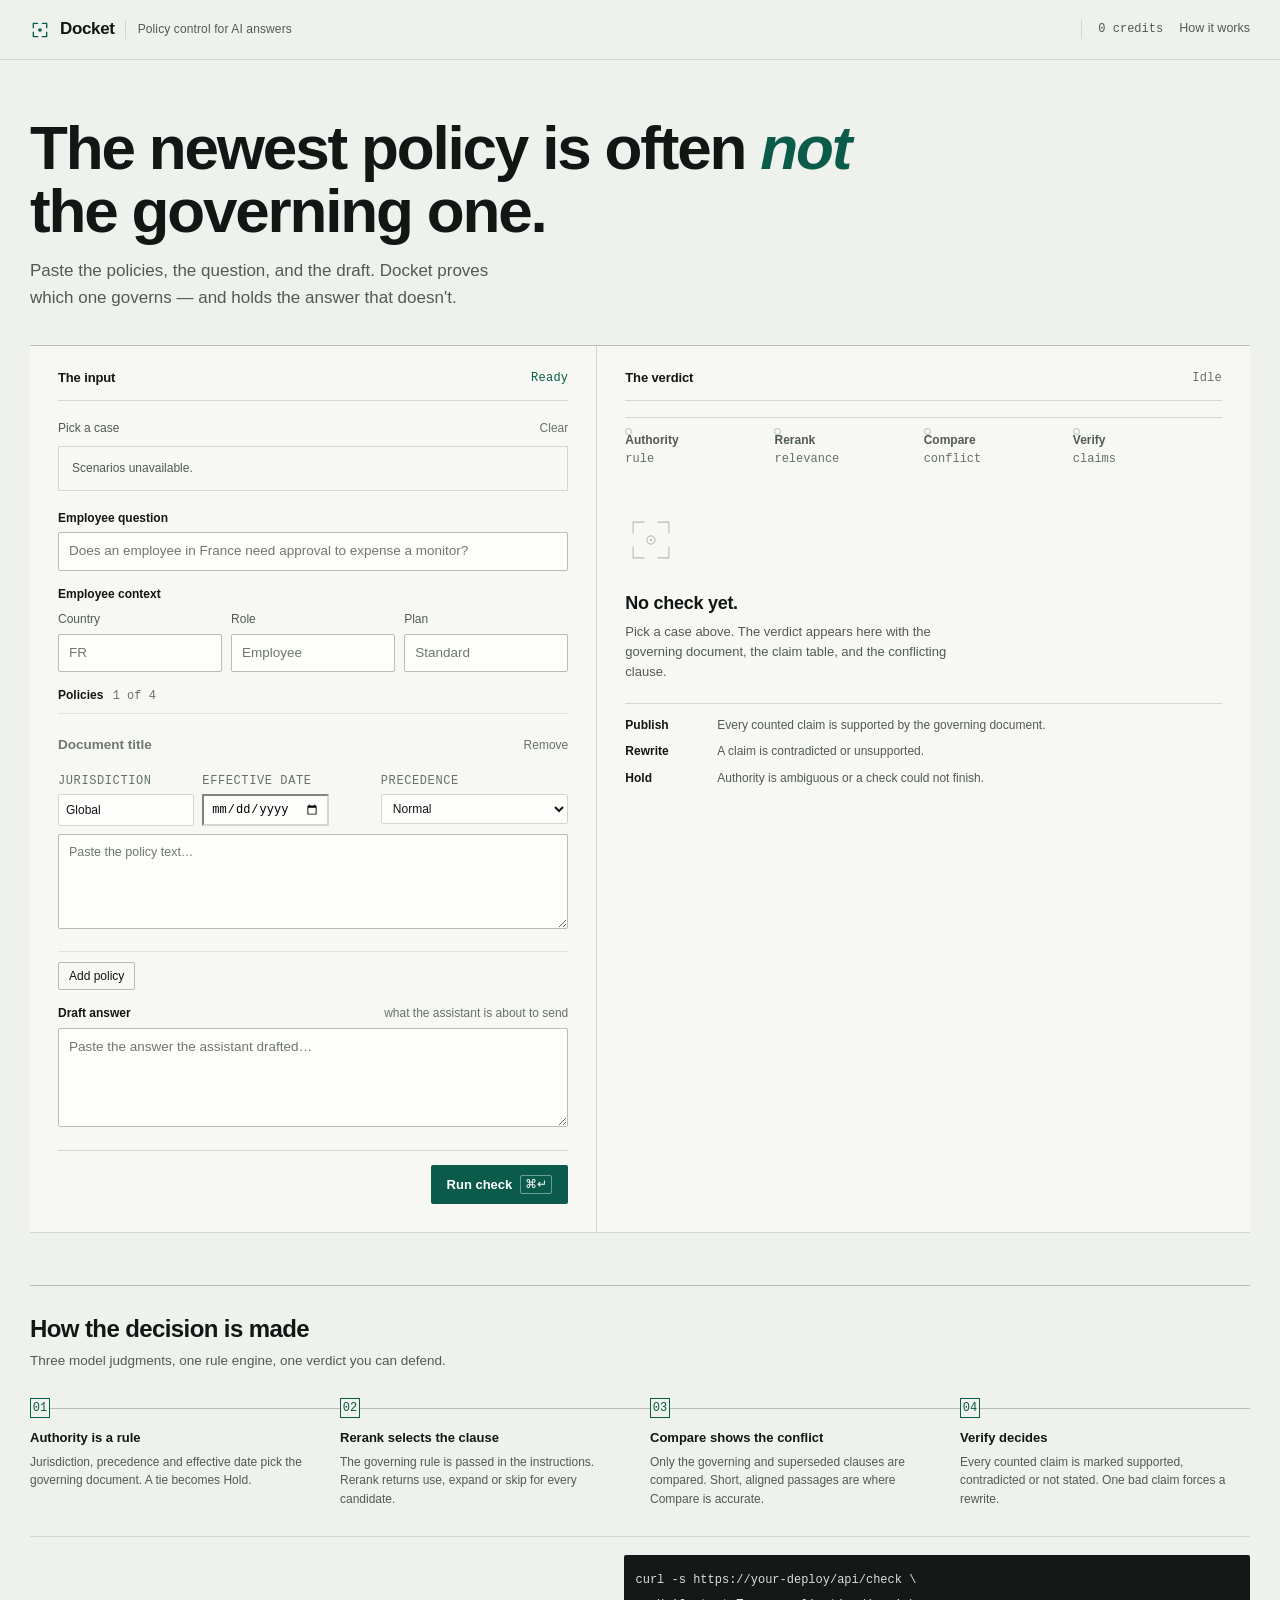
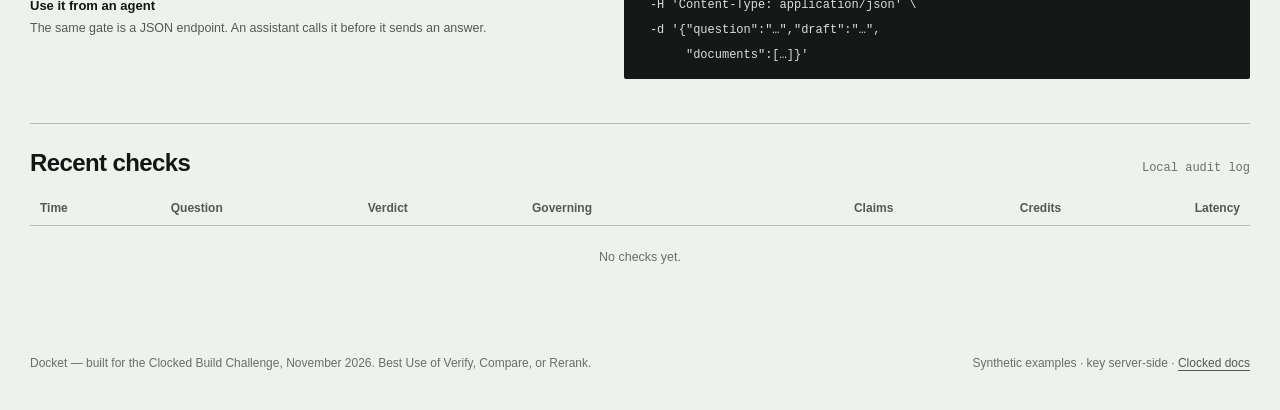
==== commit 8c98267e: "Redesign the gate as a document-control instrument - Replace the serif editorial look with self-host" ====
--- a/static/index.html
+++ b/static/index.html
@@ -3,57 +3,51 @@
 <head>
   <meta charset="utf-8" />
   <meta name="viewport" content="width=device-width, initial-scale=1" />
-  <title>Docket — nothing reaches an employee until the sources agree</title>
-  <meta name="description" content="A publish gate for service-desk knowledge. Resolve which policy governs, show where sources disagree, and verify every claim before an AI answer ships." />
-  <link rel="stylesheet" href="/static/app.css" />
-  <link rel="icon" href="data:image/svg+xml,<svg xmlns='http://www.w3.org/2000/svg' viewBox='0 0 32 32'><rect width='32' height='32' rx='7' fill='%230d5c4d'/><path d='M9 16.5l4.2 4.2L23 11' fill='none' stroke='%23fffdf8' stroke-width='3' stroke-linecap='round' stroke-linejoin='round'/></svg>" />
+  <title>Docket — the publish gate for service-desk answers</title>
+  <meta name="description" content="Prove which policy governs, check every claim, and hold the AI answer that would cite a superseded rule." />
+  <link rel="stylesheet" href="/static/app.css?v=20261104c" />
+  <link rel="icon" href="data:image/svg+xml,<svg xmlns='http://www.w3.org/2000/svg' viewBox='0 0 32 32'><rect width='32' height='32' fill='%23eff1ec'/><path d='M7 12V7h5M20 7h5v5M25 20v5h-5M12 25H7v-5' fill='none' stroke='%230b5b4a' stroke-width='2'/><circle cx='16' cy='16' r='2.5' fill='%230b5b4a'/></svg>" />
 </head>
 <body>
   <a class="skip" href="#main">Skip to content</a>
 
   <header class="topbar">
     <a class="brand" href="/" aria-label="Docket home">
-      <span class="mark" aria-hidden="true"></span>
+      <svg class="mark" viewBox="0 0 24 24" aria-hidden="true">
+        <path d="M4 9V4h5M15 4h5v5M20 15v5h-5M9 20H4v-5" fill="none" stroke="currentColor" stroke-width="1.6" stroke-linecap="square"/>
+        <circle cx="12" cy="12" r="2.2" fill="currentColor"/>
+      </svg>
       <span class="wordmark">Docket</span>
-      <span class="tagline">Publish gate for service-desk knowledge</span>
+      <span class="tagline">Policy control for AI answers</span>
     </a>
     <div class="top-actions">
-      <span class="credits" title="Clocked credits spent by checks on this instance">
-        <span id="credit-total">0</span><span class="credit-label">credits</span>
-      </span>
+      <span class="credits"><span id="credit-total">0</span> credits</span>
       <a class="quiet" href="#how">How it works</a>
     </div>
   </header>
 
   <main id="main">
     <section class="hero">
-      <p class="eyebrow">Clocked Build Challenge · Best Use of Verify, Compare, or Rerank</p>
-      <h1>The newest policy is often<br /><em>not</em> the governing one.</h1>
+      <h1>The newest policy is often<br class="br-mobile" /> <em>not</em><br class="br-desktop" /> the governing one.</h1>
       <p class="lede">
-        Docket is the publish gate for service-desk answers. Paste the policies, the question, and the
-        draft your assistant is about to send. It proves which document governs, checks every claim, and
-        holds the answer that would cite a superseded rule.
+        Paste the policies, the question, and the draft. Docket proves which one governs
+        — and holds the answer that doesn't.
       </p>
-      <div class="hero-notes">
-        <span><b>Authority</b> is resolved by rule, not by a model</span>
-        <span><b>Compare</b> runs at clause level, where it is accurate</span>
-        <span><b>Every verdict</b> is computed live from Clocked</span>
-      </div>
     </section>
 
     <div class="desk">
-      <!-- ---------------------------------------------------------- INPUT -->
-      <section class="card input-card" aria-labelledby="input-heading">
-        <div class="card-head">
-          <h2 id="input-heading"><span class="num">01</span> The input</h2>
-          <span class="status" id="input-status">ready</span>
-        </div>
-
-        <div class="scenarios-head">
-          <span class="examples-label">Start with a scenario</span>
+      <!-- ------------------------------------------------------------- INPUT -->
+      <section class="col input-col" aria-labelledby="input-heading">
+        <div class="col-head">
+          <h2 id="input-heading">The input</h2>
+          <span class="status" id="input-status">Ready</span>
+        </div>
+
+        <div class="cases-head">
+          <span class="cases-label">Pick a case</span>
           <button type="button" class="clear-link" id="clear">Clear</button>
         </div>
-        <div class="scenarios" id="scenarios" aria-label="Example scenarios"></div>
+        <div class="cases" id="scenarios" aria-label="Example cases"></div>
 
         <div class="field">
           <label for="question">Employee question</label>
@@ -61,7 +55,7 @@
         </div>
 
         <fieldset class="context">
-          <legend>Employee context <span>used to resolve which policy applies</span></legend>
+          <legend>Employee context</legend>
           <div class="context-grid">
             <div class="field">
               <label for="country">Country</label>
@@ -79,13 +73,13 @@
         </fieldset>
 
         <fieldset class="documents">
-          <legend>Policy documents <span id="doc-count">1 of 4</span></legend>
+          <legend>Policies <span id="doc-count">1 of 4</span></legend>
           <div id="doc-list"></div>
-          <button type="button" class="secondary" id="add-doc">+ Add document</button>
+          <button type="button" class="text-button add-doc" id="add-doc">Add policy</button>
         </fieldset>
 
         <div class="field">
-          <label for="draft">Draft answer <span class="label-note">what the assistant is about to send</span></label>
+          <label for="draft">Draft answer <span class="field-note">what the assistant is about to send</span></label>
           <textarea id="draft" rows="4" placeholder="Paste the answer the assistant drafted…"></textarea>
         </div>
 
@@ -97,11 +91,11 @@
         </div>
       </section>
 
-      <!-- --------------------------------------------------------- RESULT -->
-      <section class="card result-card" aria-labelledby="result-heading">
-        <div class="card-head">
-          <h2 id="result-heading"><span class="num">02</span> The verdict</h2>
-          <span class="status" id="run-status">idle</span>
+      <!-- ------------------------------------------------------------ RESULT -->
+      <section class="col result-col" aria-labelledby="result-heading">
+        <div class="col-head">
+          <h2 id="result-heading">The verdict</h2>
+          <span class="status" id="run-status">Idle</span>
         </div>
 
         <ol class="stepper" id="stepper" aria-label="Check progress">
@@ -112,36 +106,43 @@
         </ol>
 
         <div class="empty" id="empty">
-          <div class="empty-mark" aria-hidden="true">
-            <span></span><span></span><span></span>
-          </div>
+          <svg class="reticle" viewBox="0 0 64 64" aria-hidden="true">
+            <path d="M10 24V10h14M40 10h14v14M54 40v14H40M24 54H10V40" fill="none" stroke="currentColor" stroke-width="1.4"/>
+            <circle cx="32" cy="32" r="5" fill="none" stroke="currentColor" stroke-width="1.4"/>
+            <circle cx="32" cy="32" r="1.4" fill="currentColor"/>
+          </svg>
           <p class="empty-title">No check yet.</p>
           <p class="empty-copy">
-            Load an example or paste your own documents. The verdict appears here with the authority trace,
-            the conflicting clauses, and a claim-by-claim table.
+            Pick a case above. The verdict appears here with the governing document,
+            the claim table, and the conflicting clause.
           </p>
-          <ul class="empty-list">
-            <li><b>Publish</b> — every counted claim is supported by the governing document.</li>
-            <li><b>Rewrite</b> — a claim is contradicted or unsupported.</li>
-            <li><b>Hold</b> — authority is ambiguous or a check could not finish.</li>
-          </ul>
+          <dl class="empty-legend">
+            <div><dt>Publish</dt><dd>Every counted claim is supported by the governing document.</dd></div>
+            <div><dt>Rewrite</dt><dd>A claim is contradicted or unsupported.</dd></div>
+            <div><dt>Hold</dt><dd>Authority is ambiguous or a check could not finish.</dd></div>
+          </dl>
         </div>
 
         <div id="result" hidden>
           <div class="verdict" id="verdict-card" data-state="hold">
-            <div class="verdict-top">
-              <span class="verdict-word" id="verdict-word" aria-live="polite">—</span>
-              <span class="verdict-sub" id="verdict-sub"></span>
-            </div>
-            <p class="verdict-sentence" id="verdict-sentence"></p>
-            <div class="verdict-meter" aria-hidden="true"><span id="verdict-meter"></span></div>
-            <div class="verdict-meta" id="verdict-meta"></div>
+            <div class="stamp" id="stamp">
+              <span class="stamp-word" id="verdict-word" aria-live="polite">—</span>
+              <span class="stamp-ref" id="stamp-ref">CC-0000</span>
+            </div>
+            <div class="verdict-copy">
+              <p class="verdict-sentence" id="verdict-sentence"></p>
+              <p class="verdict-meta" id="verdict-meta"></p>
+            </div>
           </div>
+          <div class="support-meter" aria-hidden="true"><span id="verdict-meter"></span></div>
 
           <ul class="reasons" id="reasons"></ul>
 
           <section class="block" aria-labelledby="delivery-heading">
-            <h3 id="delivery-heading">What would ship</h3>
+            <div class="block-head">
+              <h3 id="delivery-heading">What would ship</h3>
+              <span class="block-note">draft / gate</span>
+            </div>
             <div class="delivery-grid">
               <div class="delivery-pane">
                 <div class="pane-label">Assistant draft</div>
@@ -150,35 +151,47 @@
               <div class="delivery-pane">
                 <div class="pane-label" id="allowed-label">What Docket allows</div>
                 <div class="pane-text" id="allowed-view"></div>
-                <button type="button" class="secondary small" id="copy-allowed" hidden>Copy allowed text</button>
+                <button type="button" class="text-button" id="copy-allowed" hidden>Copy allowed text</button>
               </div>
             </div>
           </section>
 
           <section class="block" aria-labelledby="authority-heading">
-            <h3 id="authority-heading">Authority trace</h3>
+            <div class="block-head">
+              <h3 id="authority-heading">Authority</h3>
+              <span class="block-note">jurisdiction / precedence / date</span>
+            </div>
             <div id="authority"></div>
           </section>
 
           <section class="block" aria-labelledby="claims-heading">
-            <h3 id="claims-heading">Claim check <span class="count" id="claim-count"></span></h3>
+            <div class="block-head">
+              <h3 id="claims-heading">Claims</h3>
+              <span class="block-note" id="claim-count"></span>
+            </div>
             <div id="claims"></div>
           </section>
 
           <section class="block" id="conflicts-block" aria-labelledby="conflicts-heading" hidden>
-            <h3 id="conflicts-heading">Where the sources disagree</h3>
+            <div class="block-head">
+              <h3 id="conflicts-heading">Conflicts</h3>
+              <span class="block-note">governing / superseded</span>
+            </div>
             <div id="conflicts"></div>
           </section>
 
-          <section class="block" id="rerank-block" aria-labelledby="rerank-heading">
-            <h3 id="rerank-heading">Source selection</h3>
+          <section class="block" aria-labelledby="rerank-heading">
+            <div class="block-head">
+              <h3 id="rerank-heading">Source selection</h3>
+              <span class="block-note">rerank</span>
+            </div>
             <div id="rerank"></div>
           </section>
 
           <details class="raw" id="raw-block">
-            <summary>Raw Clocked responses <span class="summary-note">what the API actually returned</span></summary>
+            <summary>Raw Clocked responses</summary>
             <div class="raw-actions">
-              <button type="button" class="secondary small" id="copy-json">Copy JSON</button>
+              <button type="button" class="text-button" id="copy-json">Copy JSON</button>
             </div>
             <pre id="raw"></pre>
           </details>
@@ -186,34 +199,34 @@
       </section>
     </div>
 
-    <!-- --------------------------------------------------------------- HOW -->
-    <section class="how" id="how" aria-labelledby="how-heading">
-      <div class="how-head">
+    <!-- -------------------------------------------------------------- HOW -->
+    <section class="pipeline" id="how" aria-labelledby="how-heading">
+      <div class="pipeline-head">
         <h2 id="how-heading">How the decision is made</h2>
-        <p>Three model judgments, one rule engine, and a verdict you can defend.</p>
-      </div>
-      <div class="how-grid">
-        <article>
-          <span class="how-num">01</span>
+        <p>Three model judgments, one rule engine, one verdict you can defend.</p>
+      </div>
+      <ol class="pipeline-track">
+        <li>
+          <span class="node">01</span>
           <h3>Authority is a rule</h3>
-          <p>Jurisdiction, precedence and effective date pick the governing document. A tie becomes <b>Hold</b>; the app never asks a model which policy wins.</p>
-        </article>
-        <article>
-          <span class="how-num">02</span>
+          <p>Jurisdiction, precedence and effective date pick the governing document. A tie becomes Hold.</p>
+        </li>
+        <li>
+          <span class="node">02</span>
           <h3>Rerank selects the clause</h3>
-          <p>The governing rule is passed in the instructions. Rerank returns <code>use</code>, <code>expand</code> or <code>skip</code> for every candidate clause, with a reason.</p>
-        </article>
-        <article>
-          <span class="how-num">03</span>
+          <p>The governing rule is passed in the instructions. Rerank returns use, expand or skip for every candidate.</p>
+        </li>
+        <li>
+          <span class="node">03</span>
           <h3>Compare shows the conflict</h3>
-          <p>Only the governing and superseded clauses are compared. Short, aligned passages are where Compare is accurate and cheap; whole documents are not.</p>
-        </article>
-        <article>
-          <span class="how-num">04</span>
+          <p>Only the governing and superseded clauses are compared. Short, aligned passages are where Compare is accurate.</p>
+        </li>
+        <li>
+          <span class="node">04</span>
           <h3>Verify decides</h3>
-          <p>Every counted claim in the draft is marked supported, contradicted or not stated. One bad claim is enough to force a rewrite.</p>
-        </article>
-      </div>
+          <p>Every counted claim is marked supported, contradicted or not stated. One bad claim forces a rewrite.</p>
+        </li>
+      </ol>
       <div class="api-note">
         <div>
           <h3>Use it from an agent</h3>
@@ -226,11 +239,11 @@
       </div>
     </section>
 
-    <!-- ------------------------------------------------------------- AUDIT -->
+    <!-- ------------------------------------------------------------ AUDIT -->
     <section class="audit" aria-labelledby="audit-heading">
-      <div class="card-head">
-        <h2 id="audit-heading"><span class="num">03</span> Recent checks</h2>
-        <span class="status" id="audit-status">local audit log</span>
+      <div class="audit-head">
+        <h2 id="audit-heading">Recent checks</h2>
+        <span>Local audit log</span>
       </div>
       <div class="table-wrap">
         <table>
@@ -246,10 +259,10 @@
   </main>
 
   <footer class="foot">
-    <span>Docket — built for the Clocked Build Challenge, November 2026.</span>
-    <span>Synthetic examples · API key server-side · <a href="https://clocked.rezolve.ai/docs" target="_blank" rel="noreferrer">Clocked docs</a></span>
+    <span>Docket — built for the Clocked Build Challenge, November 2026. Best Use of Verify, Compare, or Rerank.</span>
+    <span>Synthetic examples · key server-side · <a href="https://clocked.rezolve.ai/docs" target="_blank" rel="noreferrer">Clocked docs</a></span>
   </footer>
 
-  <script src="/static/app.js" defer></script>
+  <script src="/static/app.js?v=20261104c" defer></script>
 </body>
 </html>
--- a/static/app.css
+++ b/static/app.css
@@ -1,45 +1,80 @@
-/* Docket — an editorial review desk, not a dashboard. */
+@font-face {
+  font-family: "IBM Plex Sans";
+  src: url("/static/fonts/plex-sans-400.woff2") format("woff2");
+  font-weight: 100 700;
+  font-style: normal;
+  font-display: swap;
+}
+@font-face {
+  font-family: "IBM Plex Sans";
+  src: url("/static/fonts/plex-sans-400-italic.woff2") format("woff2");
+  font-weight: 400;
+  font-style: italic;
+  font-display: swap;
+}
+@font-face {
+  font-family: "IBM Plex Mono";
+  src: url("/static/fonts/plex-mono-400.woff2") format("woff2");
+  font-weight: 400;
+  font-style: normal;
+  font-display: swap;
+}
+@font-face {
+  font-family: "IBM Plex Mono";
+  src: url("/static/fonts/plex-mono-500.woff2") format("woff2");
+  font-weight: 500;
+  font-style: normal;
+  font-display: swap;
+}
+@font-face {
+  font-family: "IBM Plex Mono";
+  src: url("/static/fonts/plex-mono-600.woff2") format("woff2");
+  font-weight: 600;
+  font-style: normal;
+  font-display: swap;
+}
 
 :root {
-  --bg: #f4f1e9;
-  --panel: #fffdf8;
-  --panel-2: #faf6ec;
-  --ink: #171a1c;
-  --muted: #5b6266;
-  --faint: #7d8386;
-  --line: #dcd5c6;
-  --line-soft: #eae4d7;
-  --green: #0d5c4d;
-  --green-soft: #e6f0ec;
-  --publish: #1c7a4f;
-  --rewrite: #a96500;
-  --hold: #b23a2f;
-  --publish-bg: #edf6f1;
-  --rewrite-bg: #fbf3e6;
-  --hold-bg: #fbeeec;
-  --serif: "Iowan Old Style", "Palatino Linotype", Palatino, "Book Antiqua", Georgia, serif;
-  --sans: ui-sans-serif, -apple-system, BlinkMacSystemFont, "Segoe UI", Inter, system-ui, sans-serif;
-  --mono: ui-monospace, "SF Mono", Menlo, Consolas, monospace;
-  --radius: 14px;
+  --bg: #eff1ec;
+  --surface: #f7f8f4;
+  --input: #fdfdfb;
+  --ink: #121614;
+  --muted: #525a55;
+  --faint: #667069;
+  --line: #d3d8cf;
+  --line-soft: #e1e5dd;
+  --line-strong: #b6bdb3;
+  --green: #0b5b4a;
+  --green-ink: #07443a;
+  --green-soft: #e3ece7;
+  --red: #a8342a;
+  --red-soft: #f6e7e4;
+  --amber: #8c5500;
+  --amber-soft: #f6eddd;
+  --sans: "IBM Plex Sans", ui-sans-serif, -apple-system, BlinkMacSystemFont, "Segoe UI", sans-serif;
+  --mono: "IBM Plex Mono", ui-monospace, SFMono-Regular, Menlo, Consolas, monospace;
 }
 
 * { box-sizing: border-box; }
 [hidden] { display: none !important; }
 
-html { scroll-behavior: smooth; }
+html {
+  scroll-behavior: smooth;
+  caret-color: var(--green);
+}
 
 body {
   margin: 0;
-  background:
-    radial-gradient(1100px 500px at 10% -10%, rgba(13, 92, 77, 0.05), transparent 60%),
-    radial-gradient(900px 500px at 100% 0%, rgba(178, 58, 47, 0.035), transparent 55%),
-    var(--bg);
+  background: var(--bg);
   color: var(--ink);
   font-family: var(--sans);
   font-size: 16px;
-  line-height: 1.6;
+  line-height: 1.55;
   -webkit-font-smoothing: antialiased;
-}
+  text-rendering: optimizeLegibility;
+}
+
+::selection { background: var(--green); color: #fff; }
 
 a { color: var(--green); text-underline-offset: 3px; }
 
@@ -50,8 +85,9 @@
   z-index: 100;
   background: var(--ink);
   color: #fff;
-  padding: 10px 14px;
-  border-radius: 8px;
+  padding: 9px 13px;
+  border-radius: 2px;
+  font-size: 13px;
 }
 .skip:focus { left: 12px; }
 
@@ -69,71 +105,50 @@
   align-items: center;
   justify-content: space-between;
   gap: 20px;
-  height: 62px;
+  height: 60px;
   padding: 0 30px;
-  background: rgba(244, 241, 233, 0.9);
+  background: var(--bg);
   border-bottom: 1px solid var(--line);
-  backdrop-filter: blur(12px);
 }
 
 .brand {
   display: flex;
-  align-items: baseline;
-  gap: 11px;
+  align-items: center;
+  gap: 10px;
   color: var(--ink);
   text-decoration: none;
 }
 
 .mark {
-  align-self: center;
-  width: 22px;
-  height: 22px;
-  border-radius: 6px;
-  background: var(--green);
-  position: relative;
+  width: 20px;
+  height: 20px;
+  color: var(--green);
   flex: 0 0 auto;
 }
-.mark::after {
-  content: "";
-  position: absolute;
-  left: 5px; top: 8px;
-  width: 9px; height: 5px;
-  border-left: 2px solid #fffdf8;
-  border-bottom: 2px solid #fffdf8;
-  transform: rotate(-45deg);
-}
 
 .wordmark {
-  font-family: var(--serif);
-  font-size: 19px;
-  letter-spacing: -0.01em;
+  font-size: 17px;
+  font-weight: 600;
+  letter-spacing: -0.02em;
 }
 
 .tagline {
-  font-size: 11.5px;
+  font-size: 12px;
   color: var(--muted);
   border-left: 1px solid var(--line);
-  padding-left: 11px;
+  padding-left: 12px;
   letter-spacing: 0.01em;
 }
 
-.top-actions { display: flex; align-items: center; gap: 20px; }
+.top-actions { display: flex; align-items: center; gap: 16px; }
 
 .credits {
   font-family: var(--mono);
-  font-size: 11.5px;
-  color: var(--muted);
-  border: 1px solid var(--line);
-  border-radius: 999px;
-  padding: 5px 12px;
+  font-size: 12px;
+  color: var(--muted);
   font-variant-numeric: tabular-nums;
-}
-.credit-label {
-  margin-left: 5px;
-  font-size: 9.5px;
-  letter-spacing: 0.08em;
-  text-transform: uppercase;
-  color: var(--faint);
+  border-left: 1px solid var(--line);
+  padding-left: 16px;
 }
 
 .quiet {
@@ -143,901 +158,1187 @@
   border-bottom: 1px solid transparent;
   padding-bottom: 1px;
 }
-.quiet:hover { color: var(--ink); border-bottom-color: var(--line); }
+.quiet:hover { color: var(--ink); border-bottom-color: var(--line-strong); }
 
 /* ------------------------------------------------------------------ main */
 main {
   max-width: 1320px;
   margin: 0 auto;
-  padding: 52px 30px 70px;
-}
-
-.hero { max-width: 860px; margin-bottom: 40px; }
-
-.eyebrow {
-  margin: 0 0 14px;
-  font-family: var(--mono);
-  font-size: 10.5px;
-  letter-spacing: 0.12em;
-  text-transform: uppercase;
-  color: var(--green);
-}
+  padding: 0 30px 64px;
+}
+
+.hero { max-width: 940px; padding: 56px 0 34px; }
+
+.hero h1 {
+  margin: 0;
+  font-size: clamp(36px, 5.2vw, 62px);
+  line-height: 1.02;
+  letter-spacing: -0.035em;
+  font-weight: 600;
+  max-width: 900px;
+}
+
+.br-mobile { display: none; }
 
 .hero h1 em {
   font-style: italic;
   color: var(--green);
 }
 
-.hero h1 {
-  margin: 0 0 16px;
-  font-family: var(--serif);
-  font-size: clamp(34px, 4.4vw, 52px);
-  line-height: 1.04;
-  letter-spacing: -0.03em;
-  font-weight: 500;
-}
-
 .lede {
-  margin: 0 0 20px;
-  color: var(--muted);
-  font-size: 16.5px;
-  max-width: 66ch;
-}
-
-.hero-notes {
-  display: flex;
-  flex-wrap: wrap;
-  gap: 6px 22px;
-  font-size: 11.5px;
-  color: var(--faint);
-  font-family: var(--mono);
-}
-.hero-notes b { color: var(--muted); font-weight: 500; }
+  margin: 16px 0 0;
+  max-width: 52ch;
+  font-size: 17px;
+  line-height: 1.55;
+  color: var(--muted);
+}
 
 /* ------------------------------------------------------------------ desk */
 .desk {
   display: grid;
-  grid-template-columns: minmax(0, 0.95fr) minmax(0, 1.05fr);
-  gap: 18px;
-  align-items: start;
-}
-
-.card {
-  background: var(--panel);
-  border: 1px solid var(--line);
-  border-radius: var(--radius);
-  padding: 20px 22px 22px;
+  grid-template-columns: minmax(0, 0.93fr) minmax(0, 1.07fr);
+  background: var(--surface);
+  border-top: 1px solid var(--line-strong);
+  border-bottom: 1px solid var(--line);
+}
+
+.col {
   min-width: 0;
-}
-
-.card-head {
+  padding: 22px 28px 28px;
+}
+
+.input-col { border-right: 1px solid var(--line); }
+
+.col-head {
   display: flex;
   align-items: center;
   justify-content: space-between;
-  gap: 14px;
+  gap: 12px;
+  padding-bottom: 12px;
+  border-bottom: 1px solid var(--line);
+}
+
+.col-head h2 {
+  margin: 0;
+  font-size: 13px;
+  font-weight: 600;
+  letter-spacing: -0.01em;
+}
+
+.status {
+  font-family: var(--mono);
+  font-size: 12px;
+  letter-spacing: 0.02em;
+  color: var(--faint);
+  text-transform: capitalize;
+}
+
+.status[data-state="running"] { color: var(--amber); }
+.status[data-state="done"] { color: var(--green); }
+.status[data-state="error"] { color: var(--red); }
+
+/* ---------------------------------------------------------------- cases */
+.cases-head {
+  display: flex;
+  align-items: baseline;
+  justify-content: space-between;
+  margin: 18px 0 8px;
+}
+
+.cases-label { font-size: 12px; color: var(--muted); }
+
+.clear-link {
+  border: 0;
+  background: none;
+  color: var(--faint);
+  font-family: var(--sans);
+  font-size: 12px;
+  cursor: pointer;
+  padding: 2px 0;
+  border-bottom: 1px solid transparent;
+}
+.clear-link:hover { color: var(--ink); border-bottom-color: var(--line); }
+
+.cases {
+  display: grid;
+  grid-template-columns: repeat(3, 1fr);
+  border: 1px solid var(--line);
   margin-bottom: 18px;
 }
 
-.card-head h2 {
-  margin: 0;
-  font-size: 12px;
-  font-weight: 600;
-  letter-spacing: 0.1em;
-  text-transform: uppercase;
-  color: var(--muted);
-  display: flex;
-  align-items: center;
-  gap: 9px;
-}
-
-.num {
-  font-family: var(--mono);
-  font-size: 10px;
-  color: var(--green);
-  border: 1px solid var(--line);
-  border-radius: 4px;
-  padding: 1px 5px;
-}
-
-.status {
-  font-family: var(--mono);
-  font-size: 10px;
-  letter-spacing: 0.07em;
-  text-transform: uppercase;
-  color: var(--faint);
-  display: inline-flex;
-  align-items: center;
-  gap: 6px;
-}
-.status::before {
-  content: "";
-  width: 5px; height: 5px;
-  border-radius: 50%;
-  background: var(--line);
-}
-.status[data-state="running"] { color: var(--rewrite); }
-.status[data-state="running"]::before { background: var(--rewrite); animation: pulse 1.1s infinite; }
-.status[data-state="done"] { color: var(--publish); }
-.status[data-state="done"]::before { background: var(--publish); }
-.status[data-state="error"] { color: var(--hold); }
-.status[data-state="error"]::before { background: var(--hold); }
-
-@keyframes pulse { 0%, 100% { opacity: 0.4; } 50% { opacity: 1; } }
-
-/* ---------------------------------------------------------------- input */
-.examples {
-  display: flex;
-  flex-wrap: wrap;
-  align-items: center;
-  gap: 7px;
-  margin-bottom: 18px;
-}
-.examples-label {
-  font-family: var(--mono);
-  font-size: 10px;
+.scenario {
+  text-align: left;
+  border: 0;
+  border-right: 1px solid var(--line);
+  background: transparent;
+  padding: 12px 13px 13px;
+  cursor: pointer;
+  font-family: var(--sans);
+  position: relative;
+  transition: background 140ms ease;
+}
+.scenario:last-child { border-right: 0; }
+.scenario:hover { background: #f0f3ee; }
+.scenario[aria-pressed="true"] {
+  background: var(--green-soft);
+  box-shadow: inset 0 0 0 1px var(--green);
+}
+
+.scenario-tag {
+  display: block;
+  font-family: var(--mono);
+  font-size: 12px;
   letter-spacing: 0.08em;
   text-transform: uppercase;
-  color: var(--faint);
-  margin-right: 3px;
-}
-
-.chip {
-  border: 1px solid var(--line);
-  background: var(--panel-2);
-  color: var(--muted);
-  border-radius: 999px;
-  padding: 4px 11px;
-  font-size: 12px;
-  font-family: var(--sans);
-  cursor: pointer;
-  transition: border-color 120ms ease, color 120ms ease, background 120ms ease;
-}
-.chip:hover { border-color: var(--green); color: var(--ink); }
-.chip[aria-pressed="true"] { border-color: var(--green); background: var(--green-soft); color: var(--ink); }
-.chip-quiet { background: transparent; }
-#sample-chips { display: contents; }
-
-.field { margin-bottom: 15px; }
-
-.field > label,
-.field > .label {
+  color: var(--green);
+  margin-bottom: 5px;
+}
+
+.scenario-title {
+  display: block;
+  font-size: 13px;
+  font-weight: 600;
+  line-height: 1.3;
+  margin-bottom: 3px;
+}
+
+.scenario-blurb {
+  display: block;
+  font-size: 12px;
+  line-height: 1.45;
+  color: var(--muted);
+}
+
+/* ---------------------------------------------------------------- fields */
+.field { margin-bottom: 14px; }
+
+.field > label {
   display: flex;
   align-items: baseline;
   justify-content: space-between;
   gap: 10px;
-  margin-bottom: 6px;
-  font-size: 12px;
-  font-weight: 550;
+  margin-bottom: 5px;
+  font-size: 12px;
+  font-weight: 600;
   color: var(--ink);
 }
 
-.label-note {
+.field-note {
   font-weight: 400;
-  font-size: 11px;
+  font-size: 12px;
   color: var(--faint);
 }
 
-input[type="text"], textarea {
+input[type="text"], textarea, select {
   width: 100%;
-  border: 1px solid var(--line);
-  border-radius: 9px;
-  background: #fff;
+  border: 1px solid var(--line-strong);
+  border-radius: 2px;
+  background: var(--input);
   color: var(--ink);
-  padding: 10px 12px;
+  padding: 8px 10px;
   font-family: var(--sans);
-  font-size: 14px;
-  line-height: 1.55;
+  font-size: 13.5px;
+  line-height: 1.5;
   transition: border-color 120ms ease, box-shadow 120ms ease;
 }
-input[type="text"]::placeholder, textarea::placeholder { color: #9aa0a2; }
-input[type="text"]:focus, textarea:focus {
+
+input::placeholder, textarea::placeholder { color: #6f7772; opacity: 1; }
+
+input:focus, textarea:focus, select:focus {
   outline: none;
   border-color: var(--green);
-  box-shadow: 0 0 0 3px rgba(13, 92, 77, 0.12);
-}
-
-textarea { resize: vertical; min-height: 96px; font-size: 13.5px; }
+  box-shadow: 0 0 0 2px rgba(11, 91, 74, 0.14);
+}
+
+textarea { resize: vertical; min-height: 88px; }
 
 fieldset {
   border: 0;
-  margin: 0 0 15px;
+  margin: 0 0 14px;
   padding: 0;
   min-width: 0;
 }
+
 legend {
   padding: 0;
-  margin-bottom: 8px;
-  font-size: 12px;
-  font-weight: 550;
-  color: var(--ink);
-}
-legend span { font-weight: 400; color: var(--faint); font-size: 11px; margin-left: 6px; }
-
-.context-grid { display: grid; grid-template-columns: 1fr 1fr 1fr; gap: 9px; }
+  margin-bottom: 7px;
+  font-size: 12px;
+  font-weight: 600;
+}
+
+legend span {
+  font-family: var(--mono);
+  font-size: 12px;
+  color: var(--faint);
+  font-weight: 400;
+  margin-left: 6px;
+}
+
+.context-grid {
+  display: grid;
+  grid-template-columns: 1fr 1fr 1fr;
+  gap: 9px;
+}
 .context-grid .field { margin: 0; }
-.context-grid label { font-weight: 400; color: var(--muted); font-size: 11px; }
-
-/* ------------------------------------------------------------ documents */
+.context-grid label {
+  font-weight: 400;
+  font-size: 12px;
+  color: var(--muted);
+}
+
+/* ------------------------------------------------------------- documents */
+#doc-list { border-top: 1px solid var(--line-soft); }
+
 .doc {
-  border: 1px solid var(--line);
-  border-radius: 11px;
-  background: var(--panel-2);
-  padding: 13px;
-  margin-bottom: 10px;
-}
+  padding: 13px 0 14px;
+  border-bottom: 1px solid var(--line-soft);
+}
+
 .doc-head {
   display: flex;
   align-items: center;
-  gap: 8px;
-  margin-bottom: 9px;
-}
-.doc-head input {
-  font-weight: 550;
+  gap: 10px;
+  margin-bottom: 8px;
+}
+
+.doc-title {
+  flex: 1;
+  border: 0;
+  border-bottom: 1px solid transparent;
+  border-radius: 0;
   background: transparent;
-  border-color: transparent;
-  padding-left: 4px;
-}
-.doc-head input:focus { background: #fff; }
+  padding: 0 0 1px;
+  font-size: 13.5px;
+  font-weight: 600;
+}
+.doc-title:focus {
+  border-bottom-color: var(--green);
+  box-shadow: none;
+}
+
 .doc-remove {
   border: 0;
-  background: transparent;
+  background: none;
   color: var(--faint);
-  font-size: 18px;
-  line-height: 1;
+  font-family: var(--sans);
+  font-size: 12px;
   cursor: pointer;
-  padding: 4px 6px;
-  border-radius: 6px;
-}
-.doc-remove:hover { color: var(--hold); background: var(--hold-bg); }
+  padding: 2px 0;
+}
+.doc-remove:hover { color: var(--red); }
+
 .doc-meta {
   display: grid;
   grid-template-columns: 0.8fr 1fr 1.1fr;
-  gap: 7px;
+  gap: 8px;
   margin-bottom: 8px;
 }
+
 .doc-meta label {
   display: block;
-  font-size: 9.5px;
-  font-family: var(--mono);
-  letter-spacing: 0.06em;
+  font-family: var(--mono);
+  font-size: 12px;
+  letter-spacing: 0.05em;
   text-transform: uppercase;
   color: var(--faint);
+  font-weight: 400;
   margin-bottom: 3px;
 }
+
 .doc-meta input, .doc-meta select {
-  width: 100%;
-  border: 1px solid var(--line);
-  border-radius: 6px;
-  background: #fff;
+  font-size: 12px;
   padding: 6px 7px;
-  font-size: 12px;
-  font-family: var(--sans);
-  color: var(--ink);
-}
+  border-color: var(--line);
+  background: var(--input);
+}
+
 .doc textarea {
-  min-height: 92px;
+  min-height: 78px;
   font-size: 12.5px;
   line-height: 1.55;
-  background: #fff;
-}
-
-.secondary {
-  border: 1px solid var(--line);
+}
+
+.text-button {
+  border: 1px solid var(--line-strong);
+  border-radius: 2px;
   background: transparent;
-  color: var(--muted);
-  border-radius: 8px;
-  padding: 8px 13px;
-  font-size: 12px;
+  color: var(--ink);
+  font-family: var(--sans);
+  font-size: 12px;
+  font-weight: 500;
+  padding: 6px 10px;
   cursor: pointer;
-  font-family: var(--sans);
-}
-.secondary:hover { border-color: var(--green); color: var(--ink); }
-.secondary.small { padding: 5px 10px; font-size: 11px; }
+  transition: border-color 120ms ease, color 120ms ease, background 120ms ease;
+}
+.text-button:hover { border-color: var(--green); color: var(--green); background: #f3f6f1; }
+.text-button:active { transform: translateY(1px); }
+
+.add-doc { margin-top: 10px; }
 
 /* ---------------------------------------------------------------- action */
 .run-row {
   display: flex;
   align-items: center;
   justify-content: flex-end;
-  gap: 14px;
-  margin-top: 4px;
+  gap: 12px;
+  margin-top: 16px;
+  padding-top: 14px;
+  border-top: 1px solid var(--line);
   flex-wrap: wrap;
 }
 
 .primary {
   border: 0;
-  border-radius: 9px;
+  border-radius: 2px;
   background: var(--green);
-  color: #fffdf8;
+  color: #fff;
   font-family: var(--sans);
-  font-size: 14px;
-  font-weight: 600;
-  padding: 11px 20px;
+  font-size: 13px;
+  font-weight: 600;
+  padding: 10px 16px;
   cursor: pointer;
   display: inline-flex;
   align-items: center;
-  gap: 10px;
-  transition: transform 80ms ease, box-shadow 160ms ease, opacity 120ms ease;
-}
-.primary:hover { box-shadow: 0 6px 22px rgba(13, 92, 77, 0.22); }
+  gap: 8px;
+  transition: background 140ms ease, transform 80ms ease;
+}
+.primary:hover { background: var(--green-ink); }
 .primary:active { transform: translateY(1px); }
 .primary:disabled { opacity: 0.55; cursor: progress; }
+
 kbd {
   font-family: var(--mono);
-  font-size: 10px;
-  background: rgba(255, 255, 255, 0.16);
-  border-radius: 4px;
-  padding: 2px 5px;
+  font-size: 12px;
+  font-weight: 400;
+  border: 1px solid rgba(255, 255, 255, 0.4);
+  border-radius: 2px;
+  padding: 1px 4px;
 }
 
 .error {
   margin: 0 auto 0 0;
-  color: var(--hold);
-  font-size: 12.5px;
-  background: var(--hold-bg);
-  border: 1px solid #efd3ce;
-  border-radius: 8px;
-  padding: 7px 10px;
+  color: var(--red);
+  background: var(--red-soft);
+  border: 1px solid #e6c8c3;
+  border-radius: 2px;
+  padding: 7px 9px;
+  font-size: 12px;
 }
 
 /* --------------------------------------------------------------- stepper */
 .stepper {
+  position: relative;
   display: grid;
   grid-template-columns: repeat(4, 1fr);
-  gap: 8px;
   list-style: none;
-  margin: 0 0 18px;
-  padding: 0;
-}
+  margin: 16px 0 18px;
+  padding: 14px 0 0;
+}
+
+.stepper::before,
+.stepper::after {
+  content: "";
+  position: absolute;
+  left: 0;
+  top: 0;
+  height: 1px;
+}
+.stepper::before { right: 0; background: var(--line); }
+.stepper::after {
+  width: 100%;
+  background: var(--green);
+  transform: scaleX(var(--progress, 0));
+  transform-origin: left;
+  transition: transform 320ms cubic-bezier(0.16, 1, 0.3, 1);
+}
+
 .stepper li {
   position: relative;
   display: grid;
-  gap: 2px;
-  padding-top: 10px;
-  border-top: 2px solid var(--line);
-  min-width: 0;
-}
+  gap: 0;
+  padding-right: 10px;
+}
+
 .stepper .dot {
   position: absolute;
-  top: -5px; left: 0;
-  width: 8px; height: 8px;
+  top: -3.5px;
+  left: 0;
+  width: 7px;
+  height: 7px;
   border-radius: 50%;
-  background: var(--line);
-  border: 2px solid var(--panel);
-}
+  background: var(--surface);
+  border: 1px solid var(--line-strong);
+}
+
 .stepper .step-name {
-  font-size: 11.5px;
-  color: var(--muted);
-  font-weight: 550;
-}
+  font-size: 12px;
+  font-weight: 600;
+  color: var(--muted);
+}
+
 .stepper .step-meta {
   font-family: var(--mono);
-  font-size: 9.5px;
+  font-size: 12px;
   color: var(--faint);
-  letter-spacing: 0.02em;
   white-space: nowrap;
   overflow: hidden;
   text-overflow: ellipsis;
 }
-.stepper li[data-status="running"] { border-top-color: var(--rewrite); }
-.stepper li[data-status="running"] .dot { background: var(--rewrite); animation: pulse 1.1s infinite; }
-.stepper li[data-status="done"] { border-top-color: var(--publish); }
-.stepper li[data-status="done"] .dot { background: var(--publish); }
-.stepper li[data-status="skipped"] { border-top-color: var(--line); }
-.stepper li[data-status="skipped"] .step-name { color: var(--faint); }
-.stepper li[data-status="error"] { border-top-color: var(--hold); }
-.stepper li[data-status="error"] .dot { background: var(--hold); }
+
+.stepper li[data-status="running"] .dot { background: var(--amber); border-color: var(--amber); animation: pulse 1.1s infinite; }
+.stepper li[data-status="running"] .step-name { color: var(--amber); }
+.stepper li[data-status="done"] .dot { background: var(--green); border-color: var(--green); }
+.stepper li[data-status="done"] .step-name { color: var(--ink); }
+.stepper li[data-status="skipped"] .dot { background: var(--surface); border-color: var(--line-strong); }
+.stepper li[data-status="skipped"] .step-name { color: var(--faint); font-weight: 500; }
+.stepper li[data-status="error"] .dot { background: var(--red); border-color: var(--red); }
+.stepper li[data-status="error"] .step-name { color: var(--red); }
+
+@keyframes pulse { 0%, 100% { opacity: 0.45; } 50% { opacity: 1; } }
 
 /* ----------------------------------------------------------------- empty */
-.empty { padding: 34px 6px 24px; }
-
-.empty-mark {
-  display: flex;
+.empty { padding: 28px 0 10px; }
+
+.reticle {
+  width: 52px;
+  height: 52px;
+  color: var(--line-strong);
+  margin-bottom: 16px;
+}
+
+.empty-title {
+  margin: 0 0 4px;
+  font-size: 18px;
+  font-weight: 600;
+  letter-spacing: -0.015em;
+}
+
+.empty-copy {
+  margin: 0 0 20px;
+  max-width: 48ch;
+  font-size: 13px;
+  color: var(--muted);
+}
+
+.empty-legend {
+  display: grid;
+  gap: 8px;
+  margin: 0;
+  padding-top: 12px;
+  border-top: 1px solid var(--line);
+}
+
+.empty-legend div {
+  display: grid;
+  grid-template-columns: 82px 1fr;
+  gap: 10px;
+}
+
+.empty-legend dt { font-size: 12px; font-weight: 600; }
+.empty-legend dd { margin: 0; font-size: 12px; color: var(--muted); }
+
+/* --------------------------------------------------------------- verdict */
+#result { animation: fade-in 160ms ease both; }
+@keyframes fade-in { from { opacity: 0; } to { opacity: 1; } }
+
+.verdict {
+  display: grid;
+  grid-template-columns: auto 1fr;
+  gap: 24px;
+  align-items: start;
+  padding: 2px 0 16px;
+  border-bottom: 1px solid var(--line);
+}
+
+.stamp {
+  position: relative;
+  display: inline-flex;
   flex-direction: column;
-  gap: 6px;
-  width: 54px;
-  margin-bottom: 18px;
-}
-.empty-mark span {
-  height: 3px;
-  border-radius: 2px;
-  background: linear-gradient(to right, #cfc7b6, #e5dfd1);
-}
-.empty-mark span:nth-child(2) { width: 72%; }
-.empty-mark span:nth-child(3) { width: 44%; }
-
-.empty-title { margin: 0 0 4px; font-family: var(--serif); font-size: 20px; }
-.empty-copy { margin: 0 0 18px; color: var(--muted); font-size: 13.5px; max-width: 52ch; }
-.empty-list { margin: 0; padding-left: 18px; color: var(--muted); font-size: 12.5px; display: grid; gap: 5px; }
-.empty-list b { color: var(--ink); font-weight: 600; }
-
-/* --------------------------------------------------------------- verdict */
-#result { animation: rise 220ms ease both; }
-@keyframes rise { from { opacity: 0; transform: translateY(5px); } to { opacity: 1; transform: none; } }
-
-.verdict {
-  border: 1px solid var(--line);
-  border-radius: 12px;
-  padding: 18px 18px 15px;
-  background: var(--panel-2);
-  transition: background 200ms ease, border-color 200ms ease;
-}
-.verdict[data-state="publish"] { background: var(--publish-bg); border-color: #c8e2d5; }
-.verdict[data-state="rewrite"] { background: var(--rewrite-bg); border-color: #ecd8b8; }
-.verdict[data-state="hold"] { background: var(--hold-bg); border-color: #eccbc6; }
-
-.verdict-top { display: flex; align-items: baseline; gap: 12px; flex-wrap: wrap; }
-.verdict-word {
-  font-family: var(--serif);
-  font-size: clamp(40px, 5vw, 56px);
-  line-height: 0.95;
-  letter-spacing: -0.04em;
-  color: var(--hold);
-}
-.verdict[data-state="publish"] .verdict-word { color: var(--publish); }
-.verdict[data-state="rewrite"] .verdict-word { color: var(--rewrite); }
-.verdict-sub { font-family: var(--mono); font-size: 10px; letter-spacing: 0.08em; text-transform: uppercase; color: var(--muted); }
-
-.verdict-meter {
-  height: 5px;
-  border-radius: 3px;
-  background: rgba(23, 26, 28, 0.08);
-  margin: 14px 0 9px;
-  overflow: hidden;
-}
-.verdict-meter span {
+  gap: 3px;
+  padding: 8px 12px 6px;
+  border: 2px solid currentColor;
+  color: var(--red);
+  transform: rotate(-1.5deg);
+  transform-origin: 50% 50%;
+}
+
+.stamp::after {
+  content: "";
+  position: absolute;
+  inset: 3px;
+  border: 1px dashed currentColor;
+  opacity: 0.4;
+}
+
+.stamp-word {
+  font-size: 30px;
+  font-weight: 700;
+  letter-spacing: -0.02em;
+  line-height: 1;
+  text-transform: uppercase;
+}
+
+.stamp-ref {
+  font-family: var(--mono);
+  font-size: 12px;
+  letter-spacing: 0.07em;
+  opacity: 0.8;
+}
+
+.verdict[data-state="publish"] .stamp { color: var(--green); }
+.verdict[data-state="rewrite"] .stamp { color: var(--amber); }
+
+@keyframes stamp-in {
+  from { opacity: 0; transform: rotate(-4deg) scale(1.1); }
+  to { opacity: 1; transform: rotate(-1.5deg) scale(1); }
+}
+.stamp.is-stamped { animation: stamp-in 230ms cubic-bezier(0.16, 1, 0.3, 1) both; }
+
+.verdict-copy { min-width: 0; }
+
+.verdict-sentence {
+  margin: 3px 0 8px;
+  max-width: 44ch;
+  font-size: 16px;
+  line-height: 1.45;
+  letter-spacing: -0.01em;
+}
+
+.verdict-meta {
+  margin: 0;
+  font-family: var(--mono);
+  font-size: 12px;
+  line-height: 1.6;
+  color: var(--muted);
+}
+
+.support-meter {
+  height: 2px;
+  margin-top: 10px;
+  background: var(--line);
+}
+
+.support-meter span {
   display: block;
+  width: 100%;
   height: 100%;
-  width: 0;
-  border-radius: 3px;
-  background: var(--hold);
-  transition: width 500ms cubic-bezier(0.2, 0.7, 0.2, 1);
-}
-.verdict[data-state="publish"] .verdict-meter span { background: var(--publish); }
-.verdict[data-state="rewrite"] .verdict-meter span { background: var(--rewrite); }
-
-.verdict-meta {
-  font-family: var(--mono);
-  font-size: 10px;
-  color: var(--muted);
-  display: flex;
-  gap: 14px;
-  flex-wrap: wrap;
-}
+  background: var(--green);
+  transform: scaleX(0);
+  transform-origin: left;
+  transition: transform 420ms cubic-bezier(0.16, 1, 0.3, 1);
+}
+
+.verdict[data-state="rewrite"] + .support-meter span { background: var(--amber); }
+.verdict[data-state="hold"] + .support-meter span { background: var(--red); }
 
 .reasons {
   list-style: none;
-  counter-reset: r;
-  margin: 14px 0 4px;
+  counter-reset: reason;
+  margin: 12px 0 0;
   padding: 0;
-  display: grid;
-  gap: 7px;
-}
+}
+
 .reasons li {
-  counter-increment: r;
   position: relative;
-  padding-left: 24px;
+  padding: 9px 0 9px 30px;
+  border-top: 1px solid var(--line-soft);
   font-size: 13px;
   color: var(--muted);
 }
+.reasons li:first-child { border-top: 0; }
+
 .reasons li::before {
-  content: counter(r, decimal-leading-zero);
+  counter-increment: reason;
+  content: counter(reason, decimal-leading-zero);
   position: absolute;
   left: 0;
-  font-family: var(--mono);
-  font-size: 9.5px;
+  top: 10px;
+  font-family: var(--mono);
+  font-size: 12px;
   color: var(--faint);
-  top: 2px;
-}
-
-/* ----------------------------------------------------------------- blocks */
-.block { margin-top: 22px; padding-top: 18px; border-top: 1px solid var(--line-soft); }
-.block h3 {
-  margin: 0 0 10px;
-  font-size: 11px;
-  letter-spacing: 0.09em;
-  text-transform: uppercase;
-  color: var(--muted);
-  font-weight: 600;
+}
+
+/* ---------------------------------------------------------------- blocks */
+.block {
+  margin-top: 22px;
+  padding-top: 16px;
+  border-top: 1px solid var(--line-strong);
+}
+
+.block-head {
   display: flex;
   align-items: baseline;
-  gap: 8px;
-}
-.block h3 .count {
-  font-family: var(--mono);
-  font-size: 9.5px;
+  justify-content: space-between;
+  gap: 12px;
+  margin-bottom: 10px;
+}
+
+.block h3 {
+  margin: 0;
+  font-size: 12.5px;
+  font-weight: 600;
+  letter-spacing: -0.01em;
+}
+
+.block-note {
+  font-family: var(--mono);
+  font-size: 12px;
   color: var(--faint);
-  letter-spacing: 0;
-  text-transform: none;
-}
-
-/* authority */
+  white-space: nowrap;
+}
+
+/* --------------------------------------------------------------- delivery */
+.delivery-grid {
+  display: grid;
+  grid-template-columns: 1fr 1fr;
+  border-top: 1px solid var(--line);
+}
+
+.delivery-pane { padding: 12px 0 0; min-width: 0; }
+.delivery-pane + .delivery-pane {
+  border-left: 1px solid var(--line);
+  padding-left: 16px;
+  margin-left: 16px;
+}
+
+.pane-label {
+  margin-bottom: 6px;
+  font-size: 12px;
+  font-weight: 600;
+  color: var(--muted);
+}
+
+.pane-text {
+  font-size: 13px;
+  line-height: 1.6;
+  overflow-wrap: anywhere;
+  white-space: pre-wrap;
+}
+
+.pane-text mark {
+  position: relative;
+  background: transparent;
+  color: var(--red);
+  text-decoration: none;
+}
+
+.pane-text mark::after {
+  content: "";
+  position: absolute;
+  left: 0;
+  right: 0;
+  top: 55%;
+  height: 1px;
+  background: currentColor;
+  transform: scaleX(0);
+  transform-origin: left;
+  transition: transform 320ms cubic-bezier(0.16, 1, 0.3, 1);
+}
+.pane-text mark.is-in::after { transform: scaleX(1); }
+
+.pane-text mark.unsupported {
+  color: var(--amber);
+  border-bottom: 1px dashed currentColor;
+}
+.pane-text mark.unsupported::after { display: none; }
+
+.allowed-quote {
+  margin: 0 0 10px;
+  font-size: 12.5px;
+  line-height: 1.6;
+  color: var(--ink);
+}
+.allowed-quote + .allowed-quote {
+  border-top: 1px solid var(--line-soft);
+  padding-top: 9px;
+}
+
+.delivery-empty {
+  font-size: 12.5px;
+  line-height: 1.6;
+  color: var(--muted);
+}
+
+/* -------------------------------------------------------------- authority */
 .auth-row {
   display: grid;
-  grid-template-columns: 18px 1fr auto;
-  gap: 9px;
+  grid-template-columns: 14px 1fr auto;
+  gap: 10px;
   align-items: start;
   padding: 9px 0;
-  border-bottom: 1px solid var(--line-soft);
-}
-.auth-row:last-child { border-bottom: 0; }
+  border-top: 1px solid var(--line-soft);
+}
+.auth-row:first-child { border-top: 0; }
+
 .auth-icon {
-  width: 16px; height: 16px;
-  border-radius: 50%;
+  width: 7px;
+  height: 7px;
+  margin-top: 5px;
+  background: var(--line-strong);
+}
+.auth-row[data-outcome="governing"] .auth-icon { background: var(--green); }
+.auth-row[data-outcome="superseded"] .auth-icon { background: var(--amber); }
+
+.auth-title { font-size: 13px; font-weight: 600; }
+
+.auth-meta {
   margin-top: 2px;
-  background: var(--line);
-  position: relative;
-  flex: 0 0 auto;
-}
-.auth-row[data-outcome="governing"] .auth-icon { background: var(--green); }
-.auth-row[data-outcome="governing"] .auth-icon::after {
-  content: "";
-  position: absolute; left: 5px; top: 3px;
-  width: 4px; height: 7px;
-  border-right: 2px solid #fff;
-  border-bottom: 2px solid #fff;
-  transform: rotate(45deg);
-}
-.auth-row[data-outcome="superseded"] .auth-icon { background: var(--rewrite); }
-.auth-row[data-outcome="out of scope"] .auth-icon { background: var(--line); }
-.auth-title { font-size: 13px; font-weight: 550; }
-.auth-meta { font-size: 11px; color: var(--faint); font-family: var(--mono); }
+  font-family: var(--mono);
+  font-size: 12px;
+  line-height: 1.55;
+  color: var(--muted);
+}
+
 .auth-tag {
   font-family: var(--mono);
-  font-size: 9px;
-  letter-spacing: 0.07em;
+  font-size: 12px;
+  letter-spacing: 0.06em;
   text-transform: uppercase;
   color: var(--muted);
-  border: 1px solid var(--line);
-  border-radius: 4px;
-  padding: 2px 6px;
   white-space: nowrap;
 }
-.auth-row[data-outcome="governing"] .auth-tag { color: var(--publish); border-color: #c8e2d5; background: var(--publish-bg); }
-.auth-row[data-outcome="superseded"] .auth-tag { color: var(--rewrite); border-color: #ecd8b8; background: var(--rewrite-bg); }
-
-/* claims */
+.auth-row[data-outcome="governing"] .auth-tag { color: var(--green); }
+.auth-row[data-outcome="superseded"] .auth-tag { color: var(--amber); }
+
+/* ----------------------------------------------------------------- claims */
 .claim {
-  border: 1px solid var(--line);
-  border-radius: 9px;
-  padding: 11px 12px;
-  margin-bottom: 8px;
-  background: #fff;
-}
-.claim-head { display: flex; gap: 9px; align-items: flex-start; }
+  padding: 11px 0;
+  border-top: 1px solid var(--line-soft);
+}
+.claim:first-child { border-top: 0; }
+
+.claim-head {
+  display: flex;
+  align-items: flex-start;
+  gap: 12px;
+}
+
 .claim-text { flex: 1; font-size: 13px; line-height: 1.5; }
+
 .pill {
-  font-family: var(--mono);
-  font-size: 9px;
-  letter-spacing: 0.07em;
+  border: 0;
+  background: none;
+  padding: 2px 0;
+  font-family: var(--mono);
+  font-size: 12px;
+  letter-spacing: 0.06em;
   text-transform: uppercase;
-  border-radius: 4px;
-  padding: 2px 6px;
+  color: var(--muted);
   white-space: nowrap;
-  border: 1px solid var(--line);
-  color: var(--muted);
-}
-.pill.supported { color: var(--publish); border-color: #c8e2d5; background: var(--publish-bg); }
-.pill.contradicted { color: var(--hold); border-color: #eccbc6; background: var(--hold-bg); }
-.pill.not_stated { color: var(--rewrite); border-color: #ecd8b8; background: var(--rewrite-bg); }
+}
+.pill.supported { color: var(--green); }
+.pill.contradicted { color: var(--red); }
+.pill.not_stated { color: var(--amber); }
 .pill.not_a_claim { color: var(--faint); }
+
 .claim-evidence {
   margin: 8px 0 0;
-  padding: 7px 10px;
-  border-left: 2px solid var(--line);
-  background: var(--panel-2);
-  font-family: var(--mono);
-  font-size: 11px;
+  padding: 7px 0 0;
+  border: 0;
+  border-top: 1px solid var(--line-soft);
+  font-size: 12.5px;
+  line-height: 1.6;
+  color: var(--muted);
+}
+
+.claim-source {
+  margin-top: 4px;
+  font-family: var(--mono);
+  font-size: 12px;
+  color: var(--faint);
+}
+
+/* --------------------------------------------------------------- conflicts */
+.conflict {
+  padding: 10px 0;
+  border-top: 1px solid var(--line-soft);
+}
+.conflict:first-child { border-top: 0; }
+
+.conflict-head {
+  margin-bottom: 7px;
+  font-family: var(--mono);
+  font-size: 12px;
+  letter-spacing: 0.05em;
+  text-transform: uppercase;
+  color: var(--muted);
+}
+
+.conflict-pair {
+  display: grid;
+  grid-template-columns: 1fr 1fr;
+}
+
+.conflict-side { padding-right: 14px; }
+.conflict-side + .conflict-side {
+  border-left: 1px solid var(--line);
+  padding-left: 14px;
+  padding-right: 0;
+}
+
+.conflict-label {
+  margin-bottom: 3px;
+  font-size: 12px;
+  font-weight: 600;
+  color: var(--muted);
+}
+
+.conflict-quote { font-size: 12.5px; line-height: 1.6; }
+
+/* ----------------------------------------------------------------- rerank */
+.rerank-row {
+  display: grid;
+  grid-template-columns: 52px 1fr auto;
+  gap: 10px;
+  align-items: baseline;
+  padding: 7px 0;
+  border-top: 1px solid var(--line-soft);
+}
+.rerank-row:first-child { border-top: 0; }
+
+.rerank-action {
+  font-family: var(--mono);
+  font-size: 12px;
+  letter-spacing: 0.05em;
+  text-transform: uppercase;
+}
+.rerank-row[data-action="use"] .rerank-action { color: var(--green); }
+.rerank-row[data-action="expand"] .rerank-action { color: var(--amber); }
+.rerank-row[data-action="skip"] .rerank-action { color: var(--faint); }
+
+.rerank-text {
+  font-size: 12px;
+  color: var(--muted);
+  white-space: nowrap;
+  overflow: hidden;
+  text-overflow: ellipsis;
+}
+
+.rerank-score {
+  font-family: var(--mono);
+  font-size: 12px;
+  color: var(--faint);
+}
+
+/* -------------------------------------------------------------------- raw */
+.raw {
+  margin-top: 22px;
+  padding-top: 12px;
+  border-top: 1px solid var(--line-strong);
+}
+
+.raw summary {
+  cursor: pointer;
+  font-size: 12px;
+  font-weight: 600;
+  color: var(--muted);
+}
+.raw summary:hover { color: var(--ink); }
+
+.raw-actions { margin: 8px 0 6px; }
+
+.raw pre {
+  max-height: 320px;
+  overflow: auto;
+  margin: 0;
+  padding: 12px;
+  border-radius: 2px;
+  background: #141817;
+  color: #d9dfda;
+  font-family: var(--mono);
+  font-size: 12px;
+  line-height: 1.6;
+  scrollbar-width: thin;
+  scrollbar-color: #3a403c transparent;
+}
+
+/* ----------------------------------------------------------------- pipeline */
+.pipeline {
+  margin-top: 52px;
+  padding-top: 24px;
+  border-top: 1px solid var(--line-strong);
+}
+
+.pipeline-head { max-width: 640px; }
+
+.pipeline-head h2 {
+  margin: 0 0 4px;
+  font-size: 24px;
+  font-weight: 600;
+  letter-spacing: -0.025em;
+}
+
+.pipeline-head p {
+  margin: 0;
+  font-size: 13.5px;
+  color: var(--muted);
+}
+
+.pipeline-track {
+  position: relative;
+  display: grid;
+  grid-template-columns: repeat(4, 1fr);
+  gap: 20px;
+  list-style: none;
+  margin: 26px 0 0;
+  padding: 0;
+}
+
+.pipeline-track::before {
+  content: "";
+  position: absolute;
+  left: 0;
+  right: 0;
+  top: 7px;
+  height: 1px;
+  background: var(--line-strong);
+}
+
+.pipeline-track li { position: relative; padding-top: 22px; }
+
+.pipeline-track .node {
+  position: absolute;
+  top: 0;
+  left: 0;
+  display: flex;
+  align-items: center;
+  justify-content: center;
+  width: 15px;
+  height: 15px;
+  background: var(--bg);
+  border: 1px solid var(--green);
+  color: var(--green);
+  font-family: var(--mono);
+  font-size: 8px;
+}
+
+.pipeline-track h3 {
+  margin: 0 0 4px;
+  font-size: 13px;
+  font-weight: 600;
+}
+
+.pipeline-track p {
+  margin: 0;
+  font-size: 12px;
   line-height: 1.55;
   color: var(--muted);
-  border-radius: 0 5px 5px 0;
-}
-.claim-source { font-family: var(--mono); font-size: 9.5px; color: var(--faint); margin-top: 5px; }
-
-/* conflicts */
-.conflict {
-  border: 1px solid var(--line);
-  border-radius: 9px;
-  overflow: hidden;
+}
+
+.api-note {
+  display: grid;
+  grid-template-columns: 1fr 1.1fr;
+  gap: 24px;
+  align-items: center;
+  margin-top: 28px;
+  padding-top: 18px;
+  border-top: 1px solid var(--line);
+}
+
+.api-note h3 { margin: 0 0 3px; font-size: 13px; font-weight: 600; }
+.api-note p { margin: 0; font-size: 12.5px; color: var(--muted); }
+
+.api-note pre {
+  margin: 0;
+  padding: 12px;
+  overflow-x: auto;
+  border-radius: 2px;
+  background: #141817;
+  color: #d9dfda;
+}
+
+.api-note code {
+  font-family: var(--mono);
+  font-size: 12px;
+  line-height: 1.6;
+}
+
+/* ------------------------------------------------------------------- audit */
+.audit {
+  margin-top: 44px;
+  padding-top: 20px;
+  border-top: 1px solid var(--line-strong);
+}
+
+.audit-head {
+  display: flex;
+  align-items: baseline;
+  justify-content: space-between;
+  gap: 12px;
   margin-bottom: 10px;
 }
-.conflict-head {
-  display: flex;
-  justify-content: space-between;
-  gap: 10px;
-  padding: 7px 11px;
-  background: var(--panel-2);
+
+.audit-head h2 {
+  margin: 0;
+  font-size: 24px;
+  font-weight: 600;
+  letter-spacing: -0.025em;
+}
+
+.audit-head span {
+  font-family: var(--mono);
+  font-size: 12px;
+  color: var(--faint);
+}
+
+.table-wrap { overflow-x: auto; }
+
+table {
+  width: 100%;
+  border-collapse: collapse;
+  font-size: 12.5px;
+}
+
+th {
+  text-align: left;
+  padding: 8px 10px;
+  border-bottom: 1px solid var(--line-strong);
+  font-size: 12px;
+  font-weight: 600;
+  color: var(--muted);
+  white-space: nowrap;
+}
+
+th.num, td.num { text-align: right; }
+
+td {
+  padding: 9px 10px;
   border-bottom: 1px solid var(--line-soft);
-  font-family: var(--mono);
-  font-size: 9.5px;
-  text-transform: uppercase;
-  letter-spacing: 0.07em;
-  color: var(--muted);
-}
-.conflict-pair { display: grid; grid-template-columns: 1fr 1fr; }
-.conflict-side { padding: 10px 12px; }
-.conflict-side + .conflict-side { border-left: 1px solid var(--line-soft); }
-.conflict-label { font-family: var(--mono); font-size: 9px; letter-spacing: 0.07em; text-transform: uppercase; color: var(--faint); margin-bottom: 4px; }
-.conflict-quote { font-size: 12px; line-height: 1.55; color: var(--ink); }
-
-/* rerank */
-.rerank-row {
-  display: grid;
-  grid-template-columns: 52px 1fr auto;
-  gap: 9px;
-  padding: 7px 0;
-  border-bottom: 1px solid var(--line-soft);
-  align-items: baseline;
-}
-.rerank-row:last-child { border-bottom: 0; }
-.rerank-action { font-family: var(--mono); font-size: 9px; text-transform: uppercase; letter-spacing: 0.05em; }
-.rerank-row[data-action="use"] .rerank-action { color: var(--publish); }
-.rerank-row[data-action="expand"] .rerank-action { color: var(--rewrite); }
-.rerank-row[data-action="skip"] .rerank-action { color: var(--faint); }
-.rerank-text { font-size: 12px; color: var(--muted); overflow: hidden; text-overflow: ellipsis; white-space: nowrap; }
-.rerank-score { font-family: var(--mono); font-size: 10px; color: var(--faint); }
-
-/* raw */
-.raw { margin-top: 22px; border-top: 1px solid var(--line-soft); padding-top: 14px; }
-.raw summary { cursor: pointer; font-size: 11.5px; color: var(--muted); font-weight: 550; }
-.summary-note { font-weight: 400; color: var(--faint); margin-left: 8px; }
-.raw-actions { margin: 10px 0 6px; }
-.raw pre {
-  max-height: 340px;
-  overflow: auto;
-  background: #161a1b;
-  color: #d8dedb;
-  border-radius: 8px;
-  padding: 14px;
-  font-family: var(--mono);
-  font-size: 10.5px;
-  line-height: 1.6;
-}
-
-/* ------------------------------------------------------------------- how */
-.how { margin-top: 56px; padding-top: 30px; border-top: 1px solid var(--line); }
-.how-head { max-width: 720px; margin-bottom: 22px; }
-.how-head h2 { margin: 0 0 6px; font-family: var(--serif); font-size: 28px; font-weight: 500; letter-spacing: -0.02em; }
-.how-head p { margin: 0; color: var(--muted); font-size: 14px; }
-
-.how-grid { display: grid; grid-template-columns: repeat(4, 1fr); gap: 14px; }
-.how-grid article {
-  background: var(--panel);
-  border: 1px solid var(--line);
-  border-radius: 12px;
-  padding: 16px 16px 14px;
-}
-.how-num { font-family: var(--mono); font-size: 9.5px; color: var(--green); letter-spacing: 0.08em; }
-.how-grid h3 { margin: 6px 0 6px; font-size: 13.5px; }
-.how-grid p { margin: 0; font-size: 12.5px; color: var(--muted); line-height: 1.55; }
-.how-grid code, .api-note code { font-family: var(--mono); font-size: 11px; background: var(--panel-2); padding: 1px 4px; border-radius: 3px; }
-
-.api-note {
-  margin-top: 14px;
-  display: grid;
-  grid-template-columns: 1fr 1.1fr;
-  gap: 18px;
-  align-items: center;
-  background: var(--panel);
-  border: 1px solid var(--line);
-  border-radius: 12px;
-  padding: 18px;
-}
-.api-note h3 { margin: 0 0 4px; font-size: 13.5px; }
-.api-note p { margin: 0; font-size: 12.5px; color: var(--muted); }
-.api-note pre { margin: 0; background: #161a1b; color: #d8dedb; border-radius: 8px; padding: 12px; overflow-x: auto; }
-.api-note pre code { background: transparent; color: inherit; padding: 0; font-size: 10.5px; line-height: 1.6; }
-
-/* ----------------------------------------------------------------- audit */
-.audit { margin-top: 40px; background: var(--panel); border: 1px solid var(--line); border-radius: var(--radius); padding: 18px 20px 8px; }
-.table-wrap { overflow-x: auto; }
-table { width: 100%; border-collapse: collapse; font-size: 12.5px; }
-thead th {
-  text-align: left;
-  font-family: var(--mono);
-  font-size: 9px;
-  letter-spacing: 0.08em;
-  text-transform: uppercase;
+  color: var(--muted);
+  white-space: nowrap;
+}
+
+tbody tr:last-child td { border-bottom: 0; }
+
+td.time { font-family: var(--mono); font-size: 12px; color: var(--faint); }
+td.question { color: var(--ink); max-width: 360px; overflow: hidden; text-overflow: ellipsis; }
+td .pill { font-size: 12px; }
+
+.empty-row td {
+  padding: 22px;
+  text-align: center;
   color: var(--faint);
-  font-weight: 500;
-  padding: 8px 10px;
-  border-bottom: 1px solid var(--line);
-  white-space: nowrap;
-}
-thead th.num, td.num { text-align: right; }
-tbody td { padding: 9px 10px; border-bottom: 1px solid var(--line-soft); color: var(--muted); white-space: nowrap; }
-tbody tr:last-child td { border-bottom: 0; }
-td.time { font-family: var(--mono); font-size: 10.5px; color: var(--faint); }
-td.question { color: var(--ink); max-width: 380px; overflow: hidden; text-overflow: ellipsis; }
-td .pill { font-size: 8.5px; }
-.empty-row td { text-align: center; color: var(--faint); padding: 22px; }
-
-/* ------------------------------------------------------------------ foot */
+}
+
+/* -------------------------------------------------------------------- foot */
 .foot {
   max-width: 1320px;
   margin: 0 auto;
-  padding: 0 30px 44px;
+  padding: 0 30px 40px;
   display: flex;
   justify-content: space-between;
   gap: 20px;
   flex-wrap: wrap;
+  font-size: 12px;
   color: var(--faint);
-  font-size: 11.5px;
-}
-
-/* ------------------------------------------------------------ responsive */
+}
+
+.foot a {
+  color: var(--muted);
+  text-decoration: underline;
+  text-underline-offset: 3px;
+}
+
+/* ------------------------------------------------------------- responsive */
 @media (max-width: 1080px) {
   .desk { grid-template-columns: 1fr; }
-  .how-grid { grid-template-columns: 1fr 1fr; }
+  .input-col { border-right: 0; border-bottom: 1px solid var(--line); }
+  .pipeline-track { grid-template-columns: 1fr 1fr; gap: 22px; }
+  .pipeline-track::before { display: none; }
+  .pipeline-track li { padding-top: 20px; border-top: 1px solid var(--line); }
+  .pipeline-track .node { top: -8px; }
   .api-note { grid-template-columns: 1fr; }
 }
 
-@media (max-width: 680px) {
+@media (max-width: 720px) {
   .topbar { padding: 0 16px; gap: 10px; }
   .tagline { display: none; }
-  .top-actions { gap: 12px; }
-  main { padding: 30px 16px 50px; }
-  .card { padding: 16px; }
+  .credits { display: none; }
+  main { padding: 0 16px 48px; }
+  .hero { padding: 34px 0 24px; }
+  .hero h1 { font-size: 32px; line-height: 1.06; }
+  .br-mobile { display: inline; }
+  .br-desktop { display: none; }
+  .lede { font-size: 16px; }
+  .col { padding: 18px 18px 22px; }
+  .cases { grid-template-columns: 1fr; }
+  .scenario { border-right: 0; border-bottom: 1px solid var(--line); }
+  .scenario:last-child { border-bottom: 0; }
   .context-grid { grid-template-columns: 1fr; }
   .doc-meta { grid-template-columns: 1fr; }
-  .stepper { grid-template-columns: 1fr 1fr; gap: 10px; }
-  .how-grid { grid-template-columns: 1fr; }
+  .verdict { grid-template-columns: 1fr; gap: 14px; }
+  .stamp { justify-self: start; }
+  .delivery-grid { grid-template-columns: 1fr; }
+  .delivery-pane + .delivery-pane {
+    border-left: 0;
+    border-top: 1px solid var(--line);
+    padding-left: 0;
+    margin-left: 0;
+    margin-top: 12px;
+    padding-top: 12px;
+  }
   .conflict-pair { grid-template-columns: 1fr; }
-  .conflict-side + .conflict-side { border-left: 0; border-top: 1px solid var(--line-soft); }
-  .foot { padding: 0 16px 34px; }
+  .conflict-side { padding-right: 0; }
+  .conflict-side + .conflict-side {
+    border-left: 0;
+    border-top: 1px solid var(--line);
+    padding-left: 0;
+    margin-top: 8px;
+    padding-top: 8px;
+  }
+  .pipeline-track { grid-template-columns: 1fr; }
+  .foot { padding: 0 16px 32px; }
   .run-row { justify-content: stretch; }
   .primary { width: 100%; justify-content: center; }
 }
 
 @media (prefers-reduced-motion: reduce) {
   html { scroll-behavior: auto; }
-  *, *::before, *::after { animation: none !important; transition: none !important; }
-}
-
-/* --------------------------------------------------------- scenario cards */
-.scenarios-head {
+  *, *::before, *::after {
+    animation: none !important;
+    transition: none !important;
+  }
+  .pane-text mark::after { transform: scaleX(1); }
+}
+
+/* Flat document title: the row is the container, not the input. */
+.doc input.doc-title {
+  border: 0;
+  border-bottom: 1px solid transparent;
+  border-radius: 0;
+  background: transparent;
+  padding-left: 0;
+  padding-right: 0;
+}
+.doc input.doc-title:focus {
+  border-bottom-color: var(--green);
+  box-shadow: none;
+}
+
+/* Anchors clear the sticky header. */
+#how, .audit, .block, .raw { scroll-margin-top: 76px; }
+
+/* Pipeline nodes are readable at 100%. */
+.pipeline-track::before { top: 10px; }
+.pipeline-track li { padding-top: 30px; }
+.pipeline-track .node {
+  width: 20px;
+  height: 20px;
+  font-size: 12px;
+}
+@media (max-width: 1080px) {
+  .pipeline-track .node { top: -9px; }
+}
+
+/* Mobile: land on the verdict, not the top of the input. */
+#result { scroll-margin-top: 76px; }
+
+/* Equal-height case cells: the grid row sets the height, not the copy. */
+.cases { align-items: stretch; }
+.scenario {
   display: flex;
-  align-items: center;
-  justify-content: space-between;
-  margin-bottom: 8px;
-}
-
-.clear-link {
-  border: 0;
-  background: none;
-  color: var(--faint);
-  font-family: var(--sans);
-  font-size: 11.5px;
-  cursor: pointer;
-  padding: 2px 0;
-  border-bottom: 1px solid transparent;
-}
-.clear-link:hover { color: var(--ink); border-bottom-color: var(--line); }
-
-.scenarios {
-  display: grid;
-  grid-template-columns: repeat(3, 1fr);
-  gap: 8px;
-  margin-bottom: 18px;
-}
-
-.scenario {
-  text-align: left;
-  border: 1px solid var(--line);
-  background: var(--panel-2);
-  border-radius: 10px;
-  padding: 11px 12px 10px;
-  cursor: pointer;
-  font-family: var(--sans);
-  transition: border-color 120ms ease, background 120ms ease, transform 80ms ease;
-}
-.scenario:hover { border-color: var(--green); background: #fff; }
-.scenario:active { transform: translateY(1px); }
-.scenario[aria-pressed="true"] { border-color: var(--green); background: var(--green-soft); }
-
-.scenario-tag {
-  display: block;
-  font-family: var(--mono);
-  font-size: 8.5px;
-  letter-spacing: 0.1em;
-  text-transform: uppercase;
-  color: var(--green);
-  margin-bottom: 4px;
-}
-.scenario-title {
-  display: block;
-  font-size: 12.5px;
-  font-weight: 600;
-  color: var(--ink);
-  line-height: 1.3;
-  margin-bottom: 3px;
-}
-.scenario-blurb {
-  display: block;
-  font-size: 10.5px;
-  line-height: 1.45;
-  color: var(--muted);
-}
-
-/* -------------------------------------------------------- verdict sentence */
-.verdict-sentence {
-  margin: 10px 0 0;
-  font-size: 14.5px;
-  line-height: 1.5;
-  color: var(--ink);
-  max-width: 62ch;
-}
-
-/* --------------------------------------------------------- delivery panel */
-.delivery-grid {
-  display: grid;
-  grid-template-columns: 1fr 1fr;
-  gap: 10px;
-}
-
-.delivery-pane {
-  border: 1px solid var(--line);
-  border-radius: 9px;
-  background: #fff;
-  padding: 10px 12px 11px;
-  min-width: 0;
-}
-
-.pane-label {
-  font-family: var(--mono);
-  font-size: 9px;
-  letter-spacing: 0.08em;
-  text-transform: uppercase;
-  color: var(--faint);
-  margin-bottom: 7px;
-}
-
-.pane-text {
-  font-size: 12px;
-  line-height: 1.6;
-  color: var(--ink);
-  white-space: pre-wrap;
-  overflow-wrap: anywhere;
-}
-
-.pane-text mark {
-  background: #fbe1dd;
-  color: inherit;
-  text-decoration: line-through;
-  text-decoration-thickness: 1px;
-  border-radius: 2px;
-  padding: 0 1px;
-}
-.pane-text mark.unsupported {
-  background: #fbf1d9;
-  text-decoration: none;
-  border-bottom: 1px dashed #a87400;
-}
-
-.allowed-quote {
-  border-left: 2px solid var(--publish);
-  padding: 1px 0 1px 9px;
-  margin: 0 0 9px;
-  font-family: var(--mono);
-  font-size: 11px;
-  line-height: 1.55;
-  color: var(--muted);
-}
-.allowed-quote:last-of-type { margin-bottom: 7px; }
-
-.delivery-empty {
-  color: var(--muted);
-  font-size: 12px;
-  line-height: 1.55;
-}
-
-#copy-allowed { margin-top: 8px; }
-
-@media (max-width: 680px) {
-  .scenarios { grid-template-columns: 1fr; }
-  .delivery-grid { grid-template-columns: 1fr; }
-}
-
-@media (max-width: 680px) {
-  .hero h1 br { display: none; }
-}
+  flex-direction: column;
+  height: 100%;
+}
+
+.cases-empty { grid-column: 1 / -1; padding: 12px 13px; color: var(--muted); font-size: 12px; }
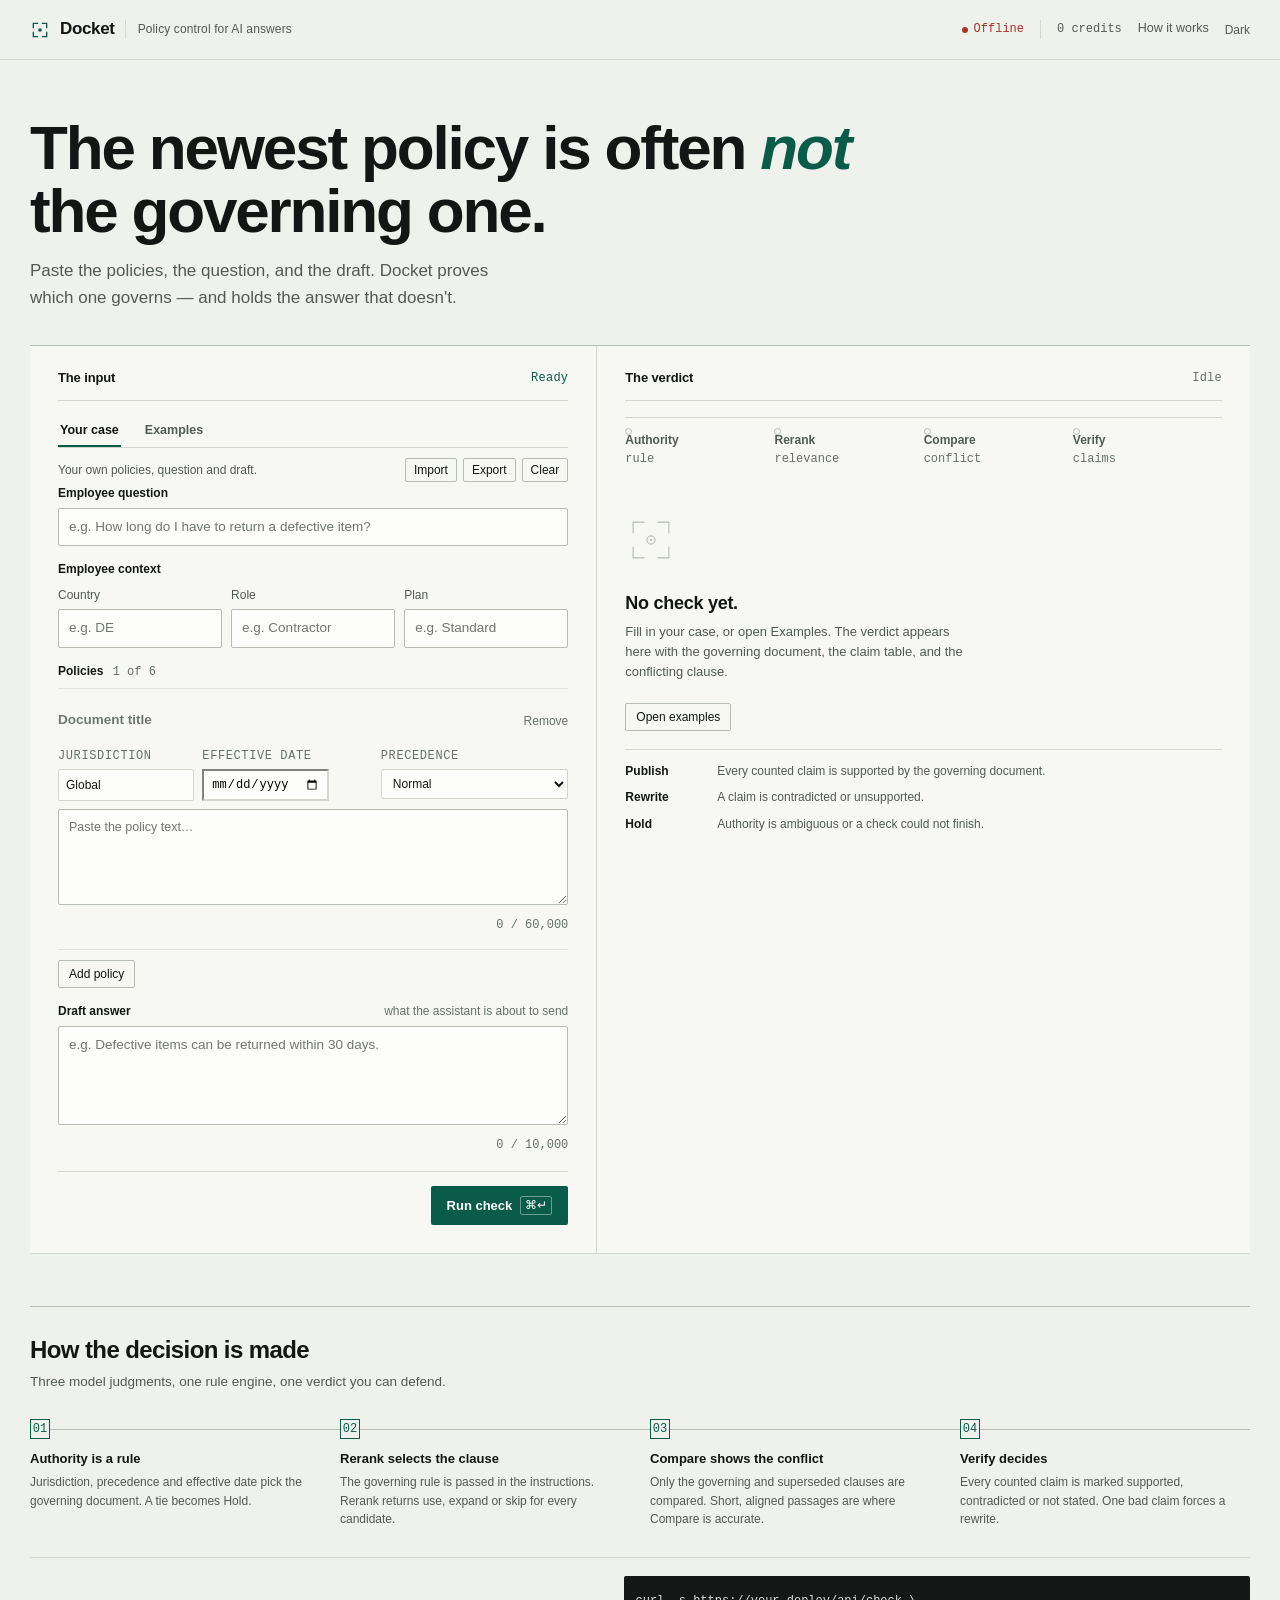
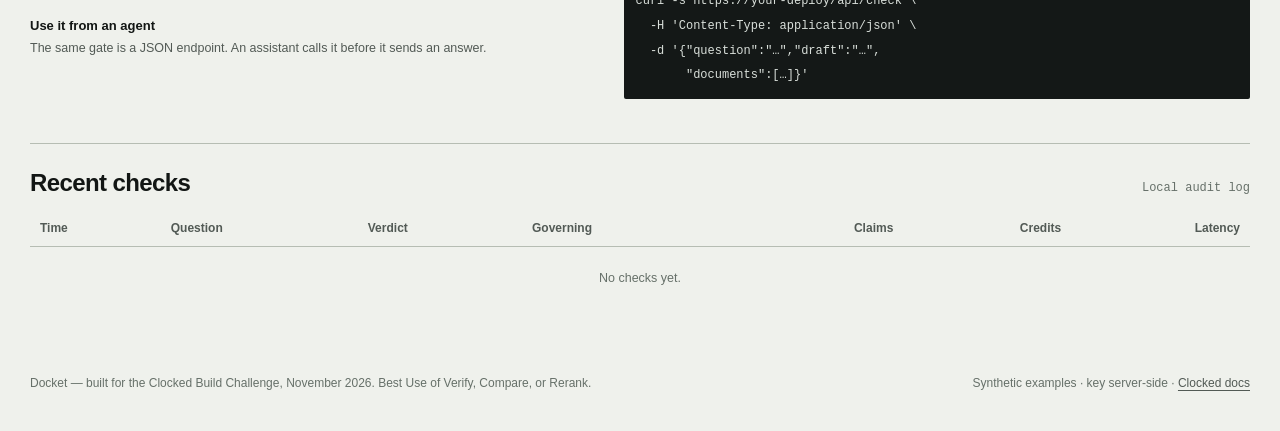
==== commit 520e5b60: "Make custom input the default path - The app opens on a blank 'Your case' form, not a prefilled demo" ====
--- a/static/index.html
+++ b/static/index.html
@@ -5,7 +5,7 @@
   <meta name="viewport" content="width=device-width, initial-scale=1" />
   <title>Docket — the publish gate for service-desk answers</title>
   <meta name="description" content="Prove which policy governs, check every claim, and hold the AI answer that would cite a superseded rule." />
-  <link rel="stylesheet" href="/static/app.css?v=20261104c" />
+  <link rel="stylesheet" href="/static/app.css?v=20261104d" />
   <link rel="icon" href="data:image/svg+xml,<svg xmlns='http://www.w3.org/2000/svg' viewBox='0 0 32 32'><rect width='32' height='32' fill='%23eff1ec'/><path d='M7 12V7h5M20 7h5v5M25 20v5h-5M12 25H7v-5' fill='none' stroke='%230b5b4a' stroke-width='2'/><circle cx='16' cy='16' r='2.5' fill='%230b5b4a'/></svg>" />
 </head>
 <body>
@@ -21,8 +21,10 @@
       <span class="tagline">Policy control for AI answers</span>
     </a>
     <div class="top-actions">
+      <span class="live" id="live" data-state="checking"><i></i><span id="live-text">Connecting</span></span>
       <span class="credits"><span id="credit-total">0</span> credits</span>
-      <a class="quiet" href="#how">How it works</a>
+      <a class="quiet how-link" href="#how">How it works</a>
+      <button type="button" class="quiet theme-toggle" id="theme-toggle" aria-label="Switch to dark mode">Dark</button>
     </div>
   </header>
 
@@ -43,52 +45,70 @@
           <span class="status" id="input-status">Ready</span>
         </div>
 
-        <div class="cases-head">
-          <span class="cases-label">Pick a case</span>
-          <button type="button" class="clear-link" id="clear">Clear</button>
-        </div>
-        <div class="cases" id="scenarios" aria-label="Example cases"></div>
-
-        <div class="field">
-          <label for="question">Employee question</label>
-          <input id="question" type="text" autocomplete="off" placeholder="Does an employee in France need approval to expense a monitor?" />
-        </div>
-
-        <fieldset class="context">
-          <legend>Employee context</legend>
-          <div class="context-grid">
-            <div class="field">
-              <label for="country">Country</label>
-              <input id="country" type="text" autocomplete="off" placeholder="FR" />
-            </div>
-            <div class="field">
-              <label for="role">Role</label>
-              <input id="role" type="text" autocomplete="off" placeholder="Employee" />
-            </div>
-            <div class="field">
-              <label for="plan">Plan</label>
-              <input id="plan" type="text" autocomplete="off" placeholder="Standard" />
-            </div>
-          </div>
-        </fieldset>
-
-        <fieldset class="documents">
-          <legend>Policies <span id="doc-count">1 of 4</span></legend>
-          <div id="doc-list"></div>
-          <button type="button" class="text-button add-doc" id="add-doc">Add policy</button>
-        </fieldset>
-
-        <div class="field">
-          <label for="draft">Draft answer <span class="field-note">what the assistant is about to send</span></label>
-          <textarea id="draft" rows="4" placeholder="Paste the answer the assistant drafted…"></textarea>
-        </div>
-
-        <div class="run-row">
-          <p class="error" id="error" role="alert" hidden></p>
-          <button type="button" class="primary" id="run">
-            Run check <kbd>⌘↵</kbd>
-          </button>
-        </div>
+        <div class="mode-switch" role="tablist" aria-label="Input mode">
+          <button type="button" role="tab" id="tab-case" aria-selected="true" aria-controls="panel-case" data-mode="case">Your case</button>
+          <button type="button" role="tab" id="tab-examples" aria-selected="false" aria-controls="panel-examples" data-mode="examples">Examples</button>
+        </div>
+
+        <div id="panel-case" role="tabpanel" aria-labelledby="tab-case">
+          <div class="case-bar">
+            <span class="case-note" id="case-note">Your own policies, question and draft.</span>
+            <div class="case-actions">
+              <button type="button" class="text-button" id="import-case">Import</button>
+              <button type="button" class="text-button" id="export-case">Export</button>
+              <button type="button" class="text-button" id="clear">Clear</button>
+              <input type="file" id="import-file" accept="application/json" hidden />
+            </div>
+          </div>
+
+          <div class="field">
+            <label for="question">Employee question</label>
+            <input id="question" type="text" autocomplete="off" maxlength="2000" placeholder="e.g. How long do I have to return a defective item?" />
+          </div>
+
+          <fieldset class="context">
+            <legend>Employee context</legend>
+            <div class="context-grid">
+              <div class="field">
+                <label for="country">Country</label>
+                <input id="country" type="text" autocomplete="off" maxlength="40" placeholder="e.g. DE" />
+              </div>
+              <div class="field">
+                <label for="role">Role</label>
+                <input id="role" type="text" autocomplete="off" maxlength="60" placeholder="e.g. Contractor" />
+              </div>
+              <div class="field">
+                <label for="plan">Plan</label>
+                <input id="plan" type="text" autocomplete="off" maxlength="60" placeholder="e.g. Standard" />
+              </div>
+            </div>
+          </fieldset>
+
+          <fieldset class="documents">
+            <legend>Policies <span id="doc-count">1 of 6</span></legend>
+            <div id="doc-list"></div>
+            <button type="button" class="text-button add-doc" id="add-doc">Add policy</button>
+          </fieldset>
+
+          <div class="field">
+            <label for="draft">Draft answer <span class="field-note">what the assistant is about to send</span></label>
+            <textarea id="draft" rows="4" maxlength="10000" placeholder="e.g. Defective items can be returned within 30 days."></textarea>
+            <div class="counter" id="draft-count">0 / 10,000</div>
+          </div>
+
+          <div class="run-row">
+            <p class="error" id="error" role="alert" hidden></p>
+            <button type="button" class="primary" id="run">
+              Run check <kbd>⌘↵</kbd>
+            </button>
+          </div>
+        </div>
+
+        <div id="panel-examples" role="tabpanel" aria-labelledby="tab-examples" hidden>
+          <p class="panel-copy">Three worked cases. Load one, then edit any field.</p>
+          <div class="cases" id="scenarios" aria-label="Example cases"></div>
+        </div>
+
       </section>
 
       <!-- ------------------------------------------------------------ RESULT -->
@@ -113,9 +133,10 @@
           </svg>
           <p class="empty-title">No check yet.</p>
           <p class="empty-copy">
-            Pick a case above. The verdict appears here with the governing document,
-            the claim table, and the conflicting clause.
+            Fill in your case, or open Examples. The verdict appears here with the
+            governing document, the claim table, and the conflicting clause.
           </p>
+          <button type="button" class="text-button empty-action" id="empty-examples">Open examples</button>
           <dl class="empty-legend">
             <div><dt>Publish</dt><dd>Every counted claim is supported by the governing document.</dd></div>
             <div><dt>Rewrite</dt><dd>A claim is contradicted or unsupported.</dd></div>
@@ -187,6 +208,15 @@
             </div>
             <div id="rerank"></div>
           </section>
+
+          <details class="raw" id="request-block">
+            <summary>Request sent</summary>
+            <div class="raw-actions">
+              <button type="button" class="text-button" id="copy-request">Copy JSON</button>
+              <button type="button" class="text-button" id="copy-curl">Copy as cURL</button>
+            </div>
+            <pre id="request-json"></pre>
+          </details>
 
           <details class="raw" id="raw-block">
             <summary>Raw Clocked responses</summary>
@@ -263,6 +293,6 @@
     <span>Synthetic examples · key server-side · <a href="https://clocked.rezolve.ai/docs" target="_blank" rel="noreferrer">Clocked docs</a></span>
   </footer>
 
-  <script src="/static/app.js?v=20261104c" defer></script>
+  <script src="/static/app.js?v=20261104d" defer></script>
 </body>
 </html>
--- a/static/app.css
+++ b/static/app.css
@@ -51,6 +51,8 @@
   --red-soft: #f6e7e4;
   --amber: #8c5500;
   --amber-soft: #f6eddd;
+  --on-accent: #ffffff;
+  --hover: #f0f3ee;
   --sans: "IBM Plex Sans", ui-sans-serif, -apple-system, BlinkMacSystemFont, "Segoe UI", sans-serif;
   --mono: "IBM Plex Mono", ui-monospace, SFMono-Regular, Menlo, Consolas, monospace;
 }
@@ -74,7 +76,7 @@
   text-rendering: optimizeLegibility;
 }
 
-::selection { background: var(--green); color: #fff; }
+::selection { background: var(--green); color: var(--on-accent); }
 
 a { color: var(--green); text-underline-offset: 3px; }
 
@@ -84,7 +86,7 @@
   top: 10px;
   z-index: 100;
   background: var(--ink);
-  color: #fff;
+  color: var(--bg);
   padding: 9px 13px;
   border-radius: 2px;
   font-size: 13px;
@@ -278,7 +280,7 @@
   transition: background 140ms ease;
 }
 .scenario:last-child { border-right: 0; }
-.scenario:hover { background: #f0f3ee; }
+.scenario:hover { background: var(--hover); }
 .scenario[aria-pressed="true"] {
   background: var(--green-soft);
   box-shadow: inset 0 0 0 1px var(--green);
@@ -470,7 +472,7 @@
   cursor: pointer;
   transition: border-color 120ms ease, color 120ms ease, background 120ms ease;
 }
-.text-button:hover { border-color: var(--green); color: var(--green); background: #f3f6f1; }
+.text-button:hover { border-color: var(--green); color: var(--green); background: var(--hover); }
 .text-button:active { transform: translateY(1px); }
 
 .add-doc { margin-top: 10px; }
@@ -491,7 +493,7 @@
   border: 0;
   border-radius: 2px;
   background: var(--green);
-  color: #fff;
+  color: var(--on-accent);
   font-family: var(--sans);
   font-size: 13px;
   font-weight: 600;
@@ -510,7 +512,7 @@
   font-family: var(--mono);
   font-size: 12px;
   font-weight: 400;
-  border: 1px solid rgba(255, 255, 255, 0.4);
+  border: 1px solid color-mix(in srgb, currentColor 40%, transparent);
   border-radius: 2px;
   padding: 1px 4px;
 }
@@ -1342,3 +1344,140 @@
 }
 
 .cases-empty { grid-column: 1 / -1; padding: 12px 13px; color: var(--muted); font-size: 12px; }
+
+/* ------------------------------------------------------------- mode switch */
+.mode-switch {
+  display: flex;
+  margin: 14px 0 0;
+  border-bottom: 1px solid var(--line);
+}
+.mode-switch button {
+  border: 0;
+  border-bottom: 2px solid transparent;
+  background: none;
+  color: var(--muted);
+  font-family: var(--sans);
+  font-size: 12.5px;
+  font-weight: 600;
+  padding: 8px 2px;
+  margin-right: 22px;
+  cursor: pointer;
+}
+.mode-switch button:hover { color: var(--ink); }
+.mode-switch button[aria-selected="true"] {
+  color: var(--ink);
+  border-bottom-color: var(--green);
+}
+
+.case-bar {
+  display: flex;
+  align-items: center;
+  justify-content: space-between;
+  gap: 10px;
+  padding: 10px 0 2px;
+  flex-wrap: wrap;
+}
+.case-note { font-size: 12px; color: var(--muted); }
+.case-note[data-state="example"] { color: var(--green); }
+.case-actions { display: flex; gap: 6px; flex-wrap: wrap; }
+.case-actions .text-button { padding: 4px 8px; font-size: 12px; }
+
+.panel-copy { margin: 14px 0 10px; font-size: 12.5px; color: var(--muted); }
+
+.counter {
+  margin-top: 4px;
+  text-align: right;
+  font-family: var(--mono);
+  font-size: 12px;
+  color: var(--faint);
+}
+
+/* ------------------------------------------------------------------- live */
+.live {
+  display: inline-flex;
+  align-items: center;
+  gap: 6px;
+  font-family: var(--mono);
+  font-size: 12px;
+  color: var(--muted);
+}
+.live i {
+  width: 6px;
+  height: 6px;
+  background: var(--amber);
+  border-radius: 50%;
+}
+.live[data-state="live"] i { background: var(--green); }
+.live[data-state="offline"] { color: var(--red); }
+.live[data-state="offline"] i { background: var(--red); }
+
+.theme-toggle {
+  border: 0;
+  background: none;
+  cursor: pointer;
+  font-family: var(--sans);
+  font-size: 12px;
+  color: var(--muted);
+  padding: 0;
+}
+.theme-toggle:hover { color: var(--ink); }
+
+/* ------------------------------------------------------------ invalid form */
+input.is-invalid, textarea.is-invalid {
+  border-color: var(--red);
+  box-shadow: 0 0 0 2px color-mix(in srgb, var(--red) 14%, transparent);
+}
+
+/* --------------------------------------------------------------- dark mode */
+html[data-theme="dark"] {
+  color-scheme: dark;
+  --bg: #0e1110;
+  --surface: #151918;
+  --input: #101413;
+  --ink: #e8ebe7;
+  --muted: #a7aea8;
+  --faint: #7f8781;
+  --line: #2a302d;
+  --line-soft: #202522;
+  --line-strong: #3b433e;
+  --green: #63c6a7;
+  --green-ink: #7ed6ba;
+  --green-soft: #172a24;
+  --red: #f08b7f;
+  --red-soft: #2a1b19;
+  --amber: #e2a65a;
+  --amber-soft: #2a2117;
+  --on-accent: #08110d;
+  --hover: #1b211e;
+}
+html[data-theme="dark"] input,
+html[data-theme="dark"] textarea,
+html[data-theme="dark"] select { background: var(--input); }
+html[data-theme="dark"] .raw pre,
+html[data-theme="dark"] .api-note pre { background: #070908; color: #dbe2dc; }
+html[data-theme="dark"] .mark { color: var(--green); }
+
+/* ------------------------------------------------------- mobile run bar */
+@media (max-width: 720px) {
+  .how-link { display: none; }
+  .run-row.is-stuck {
+    position: sticky;
+    bottom: 0;
+    z-index: 6;
+    margin: 8px -18px 0;
+    padding: 12px 18px calc(12px + env(safe-area-inset-bottom));
+    background: var(--surface);
+    border-top: 1px solid var(--line);
+  }
+}
+
+.scenario-load {
+  margin-top: auto;
+  padding-top: 8px;
+  font-size: 12px;
+  font-weight: 600;
+  color: var(--green);
+}
+.scenario:hover .scenario-load { text-decoration: underline; text-underline-offset: 3px; }
+
+.empty-action { margin: 0 0 18px; }
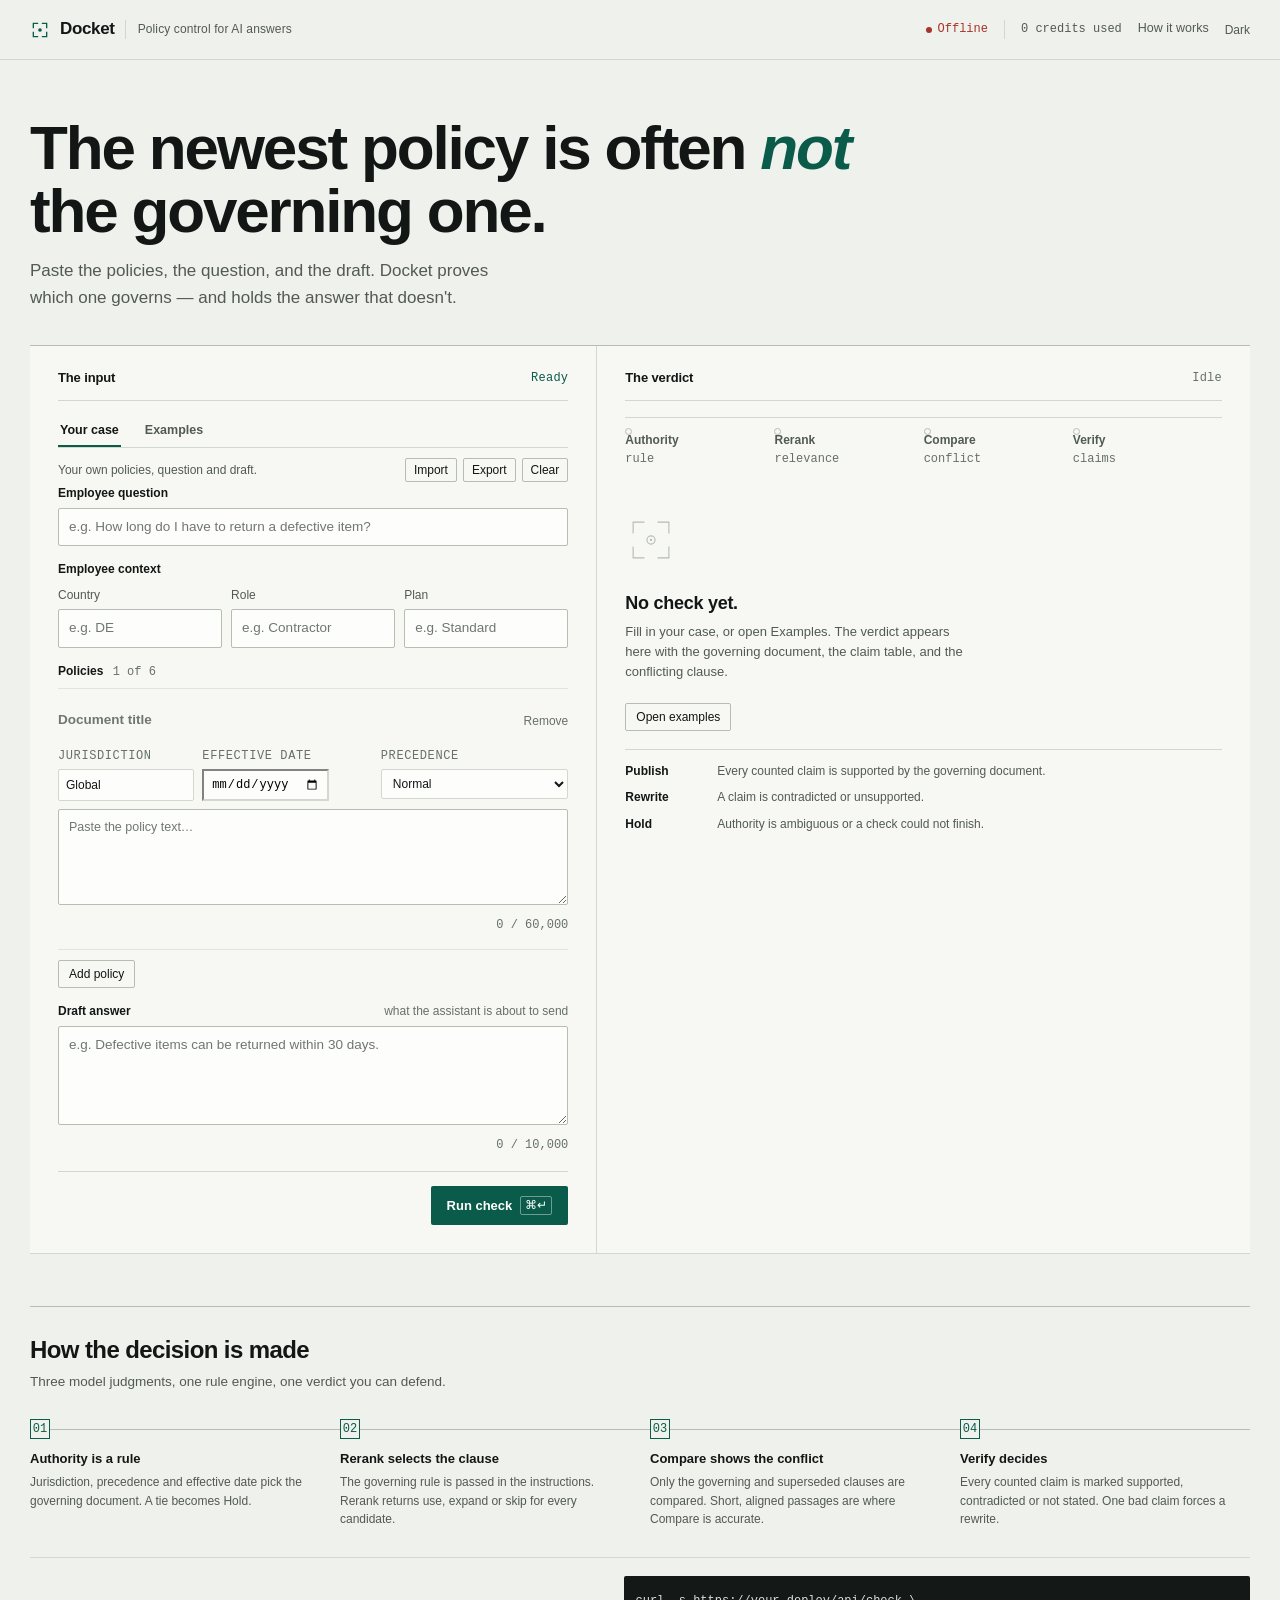
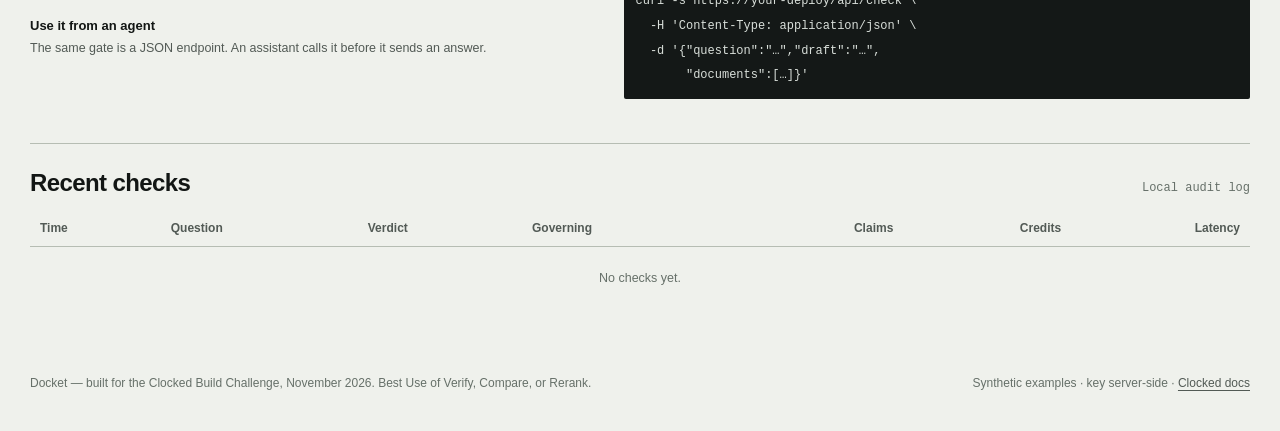
==== commit 6f0c2f22: "Label the credit counter as spend, not balance" ====
--- a/static/index.html
+++ b/static/index.html
@@ -22,7 +22,7 @@
     </a>
     <div class="top-actions">
       <span class="live" id="live" data-state="checking"><i></i><span id="live-text">Connecting</span></span>
-      <span class="credits"><span id="credit-total">0</span> credits</span>
+      <span class="credits"><span id="credit-total">0</span> credits used</span>
       <a class="quiet how-link" href="#how">How it works</a>
       <button type="button" class="quiet theme-toggle" id="theme-toggle" aria-label="Switch to dark mode">Dark</button>
     </div>
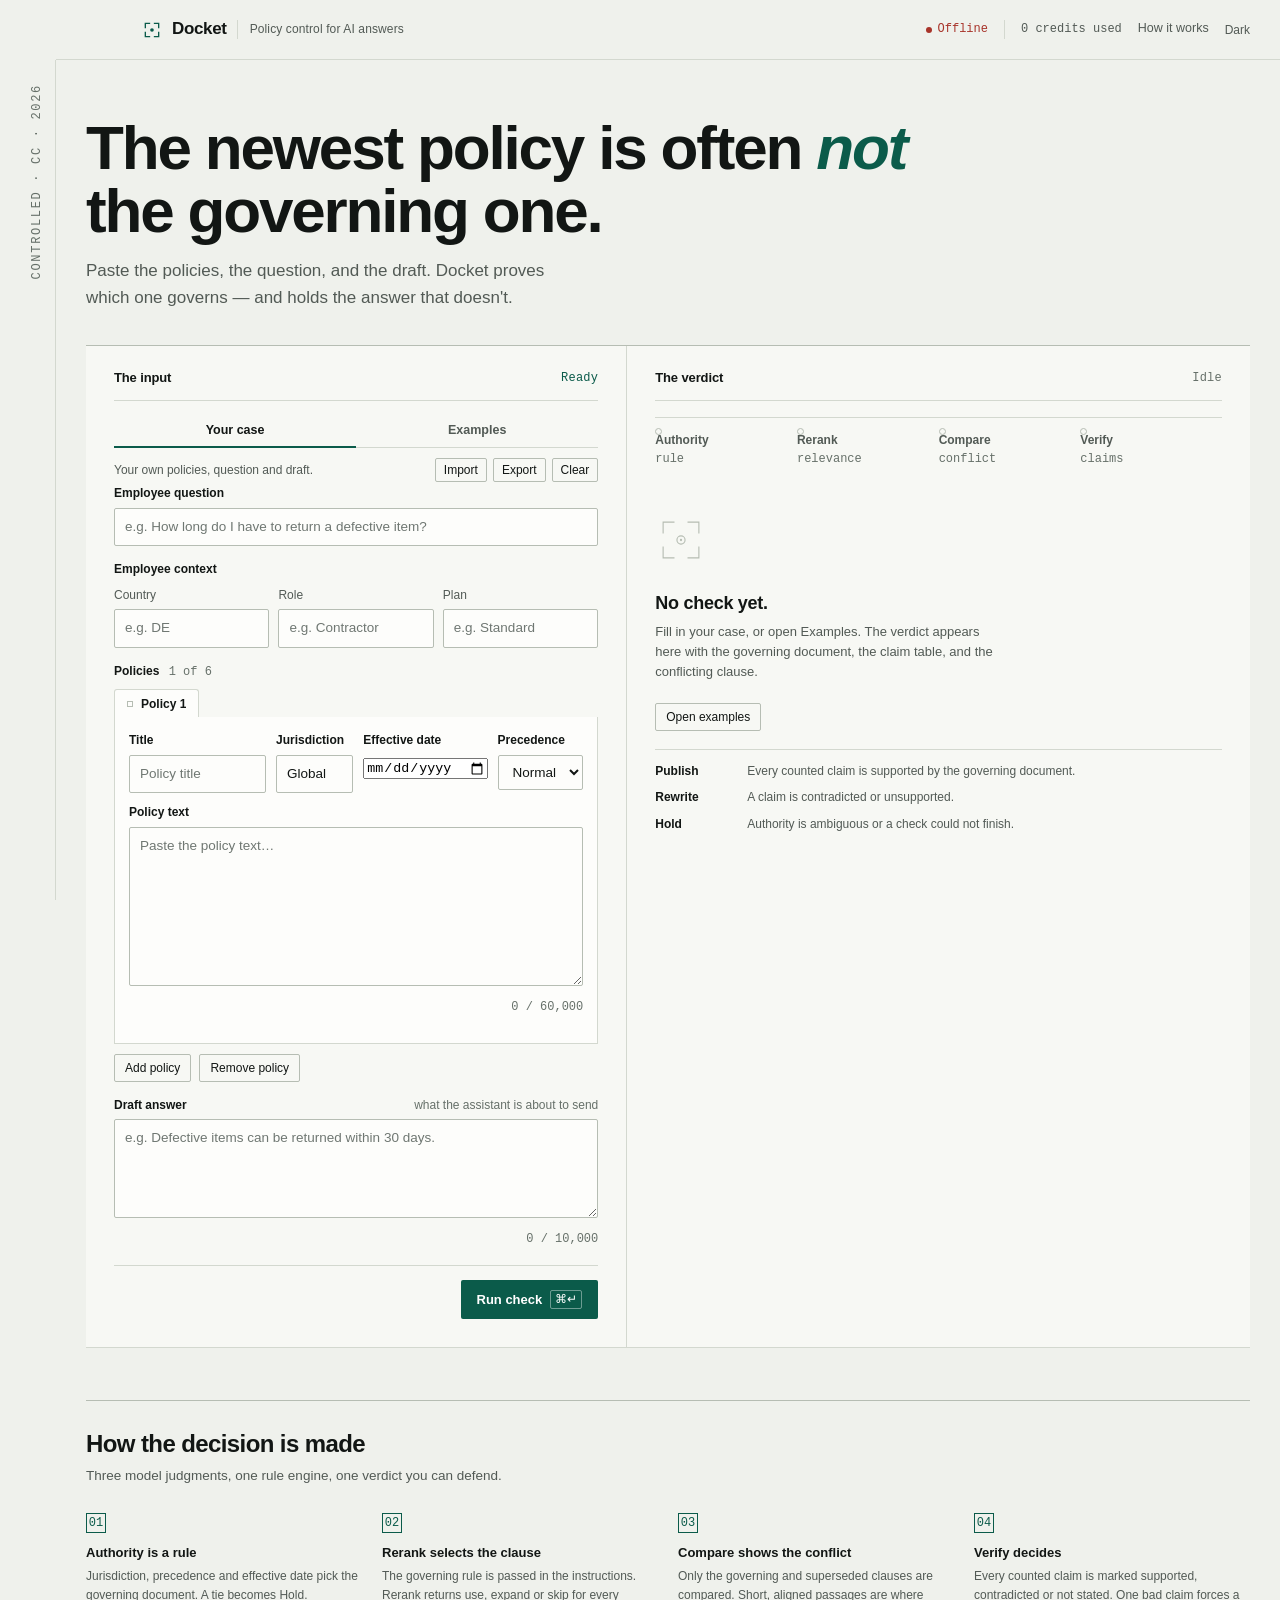
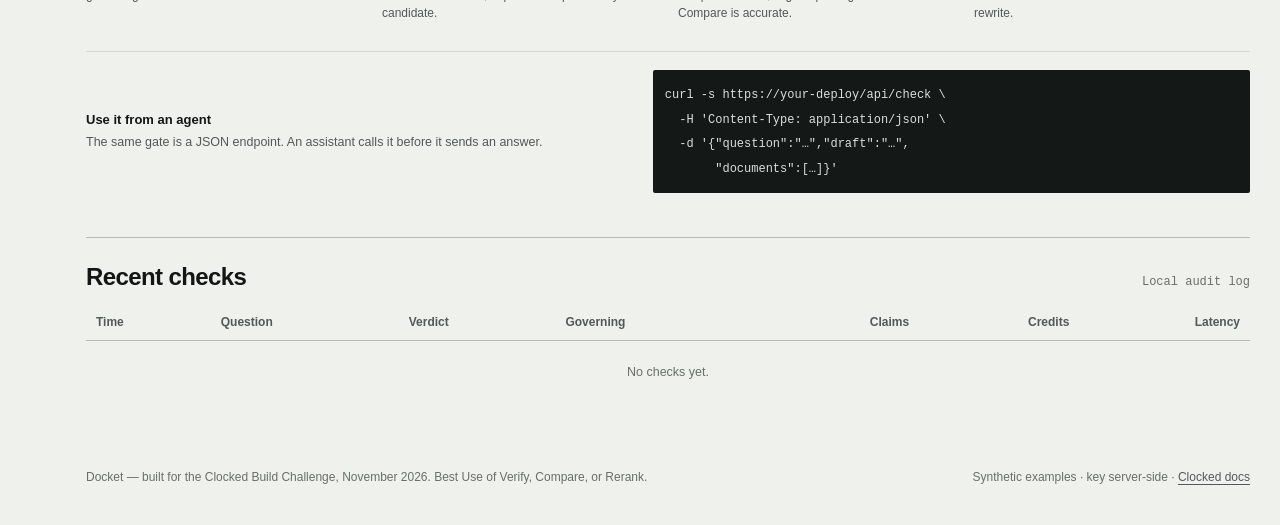
==== commit e7214f02: "Restructure the UI as a case-file and determination document - Policies become tabs with a single le" ====
--- a/static/index.html
+++ b/static/index.html
@@ -5,11 +5,12 @@
   <meta name="viewport" content="width=device-width, initial-scale=1" />
   <title>Docket — the publish gate for service-desk answers</title>
   <meta name="description" content="Prove which policy governs, check every claim, and hold the AI answer that would cite a superseded rule." />
-  <link rel="stylesheet" href="/static/app.css?v=20261104d" />
+  <link rel="stylesheet" href="/static/app.css?v=20261104g" />
   <link rel="icon" href="data:image/svg+xml,<svg xmlns='http://www.w3.org/2000/svg' viewBox='0 0 32 32'><rect width='32' height='32' fill='%23eff1ec'/><path d='M7 12V7h5M20 7h5v5M25 20v5h-5M12 25H7v-5' fill='none' stroke='%230b5b4a' stroke-width='2'/><circle cx='16' cy='16' r='2.5' fill='%230b5b4a'/></svg>" />
 </head>
 <body>
   <a class="skip" href="#main">Skip to content</a>
+  <div class="page-rail" aria-hidden="true"><span>CONTROLLED · CC · 2026</span></div>
 
   <header class="topbar">
     <a class="brand" href="/" aria-label="Docket home">
@@ -86,8 +87,12 @@
 
           <fieldset class="documents">
             <legend>Policies <span id="doc-count">1 of 6</span></legend>
-            <div id="doc-list"></div>
-            <button type="button" class="text-button add-doc" id="add-doc">Add policy</button>
+            <div class="doc-tabs" role="tablist" aria-label="Policies" id="doc-tabs"></div>
+            <div class="doc-editor" id="doc-editor"></div>
+            <div class="doc-actions">
+              <button type="button" class="text-button" id="add-doc">Add policy</button>
+              <button type="button" class="text-button" id="remove-doc">Remove policy</button>
+            </div>
           </fieldset>
 
           <div class="field">
@@ -145,6 +150,20 @@
         </div>
 
         <div id="result" hidden>
+          <div class="control-strip" aria-label="Check metadata">
+            <span class="control-ref" id="control-ref">CC-0000</span>
+            <span class="control-item" id="control-docs">0 POLICIES</span>
+            <span class="control-item" id="control-calls">0 CALLS</span>
+            <span class="control-item" id="control-credits">0 CREDITS</span>
+            <span class="control-item" id="control-time">0.0s</span>
+          </div>
+
+          <div class="decision-strip" aria-label="Possible decisions">
+            <span data-decision="publish">Publish</span>
+            <span data-decision="rewrite">Rewrite</span>
+            <span data-decision="hold">Hold</span>
+          </div>
+
           <div class="verdict" id="verdict-card" data-state="hold">
             <div class="stamp" id="stamp">
               <span class="stamp-word" id="verdict-word" aria-live="polite">—</span>
@@ -155,7 +174,14 @@
               <p class="verdict-meta" id="verdict-meta"></p>
             </div>
           </div>
-          <div class="support-meter" aria-hidden="true"><span id="verdict-meter"></span></div>
+
+          <div class="support-ruler" aria-label="Claim support">
+            <span class="ruler-line" aria-hidden="true"></span>
+            <span class="ruler-tick" aria-hidden="true"></span>
+            <span class="ruler-marker" id="verdict-meter"></span>
+            <span class="ruler-edge ruler-left">0</span>
+            <span class="ruler-edge ruler-right">100</span>
+          </div>
 
           <ul class="reasons" id="reasons"></ul>
 
@@ -236,22 +262,22 @@
         <p>Three model judgments, one rule engine, one verdict you can defend.</p>
       </div>
       <ol class="pipeline-track">
-        <li>
+        <li style="--i:0">
           <span class="node">01</span>
           <h3>Authority is a rule</h3>
           <p>Jurisdiction, precedence and effective date pick the governing document. A tie becomes Hold.</p>
         </li>
-        <li>
+        <li style="--i:1">
           <span class="node">02</span>
           <h3>Rerank selects the clause</h3>
           <p>The governing rule is passed in the instructions. Rerank returns use, expand or skip for every candidate.</p>
         </li>
-        <li>
+        <li style="--i:2">
           <span class="node">03</span>
           <h3>Compare shows the conflict</h3>
           <p>Only the governing and superseded clauses are compared. Short, aligned passages are where Compare is accurate.</p>
         </li>
-        <li>
+        <li style="--i:3">
           <span class="node">04</span>
           <h3>Verify decides</h3>
           <p>Every counted claim is marked supported, contradicted or not stated. One bad claim forces a rewrite.</p>
@@ -293,6 +319,6 @@
     <span>Synthetic examples · key server-side · <a href="https://clocked.rezolve.ai/docs" target="_blank" rel="noreferrer">Clocked docs</a></span>
   </footer>
 
-  <script src="/static/app.js?v=20261104d" defer></script>
+  <script src="/static/app.js?v=20261104g" defer></script>
 </body>
 </html>
--- a/static/app.css
+++ b/static/app.css
@@ -641,6 +641,7 @@
 
 /* --------------------------------------------------------------- verdict */
 #result { animation: fade-in 160ms ease both; }
+#result:focus { outline: none; }
 @keyframes fade-in { from { opacity: 0; } to { opacity: 1; } }
 
 .verdict {
@@ -691,8 +692,8 @@
 .verdict[data-state="rewrite"] .stamp { color: var(--amber); }
 
 @keyframes stamp-in {
-  from { opacity: 0; transform: rotate(-4deg) scale(1.1); }
-  to { opacity: 1; transform: rotate(-1.5deg) scale(1); }
+  from { opacity: 0; transform: translateY(-8px) rotate(-5deg) scale(1.06); }
+  to { opacity: 1; transform: translateY(0) rotate(-1.5deg) scale(1); }
 }
 .stamp.is-stamped { animation: stamp-in 230ms cubic-bezier(0.16, 1, 0.3, 1) both; }
 
@@ -1481,3 +1482,236 @@
 .scenario:hover .scenario-load { text-decoration: underline; text-underline-offset: 3px; }
 
 .empty-action { margin: 0 0 18px; }
+
+/* ---------------------------------------------------------- control strip */
+.control-strip {
+  display: flex;
+  flex-wrap: wrap;
+  align-items: baseline;
+  gap: 8px 18px;
+  padding: 10px 0;
+  margin-bottom: 18px;
+  border-top: 1px solid var(--line-strong);
+  border-bottom: 1px solid var(--line);
+  font-family: var(--mono);
+  font-size: 12px;
+  color: var(--faint);
+}
+.control-ref { color: var(--ink); font-weight: 600; }
+.control-item.live-on { color: var(--green); }
+
+/* ---------------------------------------------------------- decision strip */
+.decision-strip {
+  display: flex;
+  gap: 22px;
+  margin-bottom: 14px;
+  font-size: 12px;
+  color: var(--faint);
+}
+.decision-strip span {
+  padding-bottom: 3px;
+  border-bottom: 2px solid transparent;
+}
+.decision-strip span[data-active="true"] { font-weight: 600; }
+.decision-strip span[data-active="true"][data-decision="publish"] { color: var(--green); border-bottom-color: var(--green); }
+.decision-strip span[data-active="true"][data-decision="rewrite"] { color: var(--amber); border-bottom-color: var(--amber); }
+.decision-strip span[data-active="true"][data-decision="hold"] { color: var(--red); border-bottom-color: var(--red); }
+
+/* --------------------------------------------------------------- ruler */
+.support-ruler {
+  position: relative;
+  height: 30px;
+  margin: 12px 0 0;
+}
+.ruler-line {
+  position: absolute;
+  left: 0;
+  right: 0;
+  top: 12px;
+  height: 1px;
+  background: var(--line-strong);
+}
+.ruler-tick {
+  position: absolute;
+  left: 50%;
+  top: 7px;
+  bottom: 17px;
+  width: 1px;
+  background: var(--line-strong);
+}
+.ruler-marker {
+  position: absolute;
+  left: 0;
+  top: 5px;
+  width: 2px;
+  height: 14px;
+  margin-left: -1px;
+  background: var(--green);
+  transition: left 420ms cubic-bezier(0.16, 1, 0.3, 1);
+}
+.verdict[data-state="rewrite"] ~ .support-ruler .ruler-marker { background: var(--amber); }
+.verdict[data-state="hold"] ~ .support-ruler .ruler-marker { background: var(--red); }
+.ruler-edge {
+  position: absolute;
+  top: 19px;
+  font-family: var(--mono);
+  font-size: 12px;
+  color: var(--faint);
+}
+.ruler-left { left: 0; }
+.ruler-right { right: 0; }
+
+/* ----------------------------------------------------------- stamp weight */
+.stamp {
+  box-shadow: 2px 5px 16px color-mix(in srgb, currentColor 18%, transparent);
+}
+
+/* ------------------------------------------------------- tab indicator */
+.mode-switch { position: relative; }
+.mode-switch button { flex: 1; margin-right: 0; }
+.mode-switch button[aria-selected="true"] { border-bottom-color: transparent; }
+.mode-switch::after {
+  content: "";
+  position: absolute;
+  left: 0;
+  bottom: -1px;
+  width: 50%;
+  height: 2px;
+  background: var(--green);
+  transform: translateX(calc(var(--tab, 0) * 100%));
+  transition: transform 220ms cubic-bezier(0.16, 1, 0.3, 1);
+}
+
+/* ----------------------------------------------------------- pipeline reveal */
+.pipeline-track { --pipe: 0; }
+.pipeline-track::before {
+  transform: scaleX(var(--pipe));
+  transform-origin: left;
+  transition: transform 700ms cubic-bezier(0.16, 1, 0.3, 1);
+}
+.pipeline-track.js-reveal li {
+  opacity: 0;
+  transform: translateY(6px);
+  transition: opacity 420ms ease, transform 420ms cubic-bezier(0.16, 1, 0.3, 1);
+  transition-delay: calc(var(--i, 0) * 80ms);
+}
+.pipeline-track.js-reveal.is-in li { opacity: 1; transform: none; }
+
+/* ------------------------------------------------------------ audit ledger */
+.audit tbody tr:nth-child(even) td {
+  background: color-mix(in srgb, var(--ink) 2%, transparent);
+}
+
+@media (prefers-reduced-motion: reduce) {
+  .pipeline-track li { opacity: 1; transform: none; }
+  .pipeline-track::before { transform: none; }
+}
+
+/* --------------------------------------------------------- document tabs */
+.doc-tabs {
+  display: flex;
+  overflow-x: auto;
+  scrollbar-width: thin;
+  scrollbar-color: var(--line-strong) transparent;
+}
+.doc-tab {
+  position: relative;
+  top: 1px;
+  display: inline-flex;
+  align-items: center;
+  gap: 8px;
+  border: 1px solid var(--line);
+  border-bottom: 0;
+  border-radius: 3px 3px 0 0;
+  background: var(--bg);
+  color: var(--muted);
+  font-family: var(--sans);
+  font-size: 12px;
+  padding: 7px 12px;
+  margin-right: 4px;
+  cursor: pointer;
+  white-space: nowrap;
+  transition: background 120ms ease, color 120ms ease;
+}
+.doc-tab:hover { color: var(--ink); }
+.doc-tab[aria-selected="true"] {
+  background: var(--input);
+  color: var(--ink);
+  font-weight: 600;
+}
+.doc-tab[aria-selected="true"]::after {
+  content: "";
+  position: absolute;
+  left: 0;
+  right: 0;
+  bottom: -1px;
+  height: 1px;
+  background: var(--input);
+}
+.tab-dot {
+  width: 6px;
+  height: 6px;
+  border: 1px solid var(--line-strong);
+  flex: 0 0 auto;
+}
+.doc-tab[data-outcome="governing"] .tab-dot { background: var(--green); border-color: var(--green); }
+.doc-tab[data-outcome="superseded"] .tab-dot { background: var(--amber); border-color: var(--amber); }
+.doc-tab[data-outcome="out of scope"] .tab-dot { background: var(--line-strong); }
+
+.tab-label { max-width: 220px; overflow: hidden; text-overflow: ellipsis; }
+
+.doc-editor {
+  border: 1px solid var(--line);
+  border-top: 0;
+  background: var(--input);
+  padding: 14px 14px 12px;
+}
+.editor-row {
+  display: grid;
+  grid-template-columns: 1.6fr 0.9fr 1.1fr 1fr;
+  gap: 10px;
+  margin-bottom: 10px;
+}
+.editor-row .field { margin: 0; }
+
+.doc-actions {
+  display: flex;
+  gap: 8px;
+  margin-top: 10px;
+}
+
+/* ------------------------------------------------------------- page rail */
+.page-rail { display: none; }
+@media (min-width: 1080px) {
+  body { padding-left: 56px; }
+  .topbar { padding-left: calc(56px + 30px); }
+  .page-rail {
+    display: block;
+    position: fixed;
+    left: 0;
+    top: 60px;
+    bottom: 0;
+    width: 56px;
+    border-right: 1px solid var(--line);
+    background: var(--bg);
+    pointer-events: none;
+    z-index: 10;
+  }
+  .page-rail span {
+    position: absolute;
+    top: 24px;
+    left: 50%;
+    transform: rotate(180deg);
+    writing-mode: vertical-rl;
+    font-family: var(--mono);
+    font-size: 12px;
+    letter-spacing: 0.14em;
+    text-transform: uppercase;
+    color: var(--faint);
+    white-space: nowrap;
+  }
+}
+
+@media (max-width: 720px) {
+  .editor-row { grid-template-columns: 1fr; }
+}
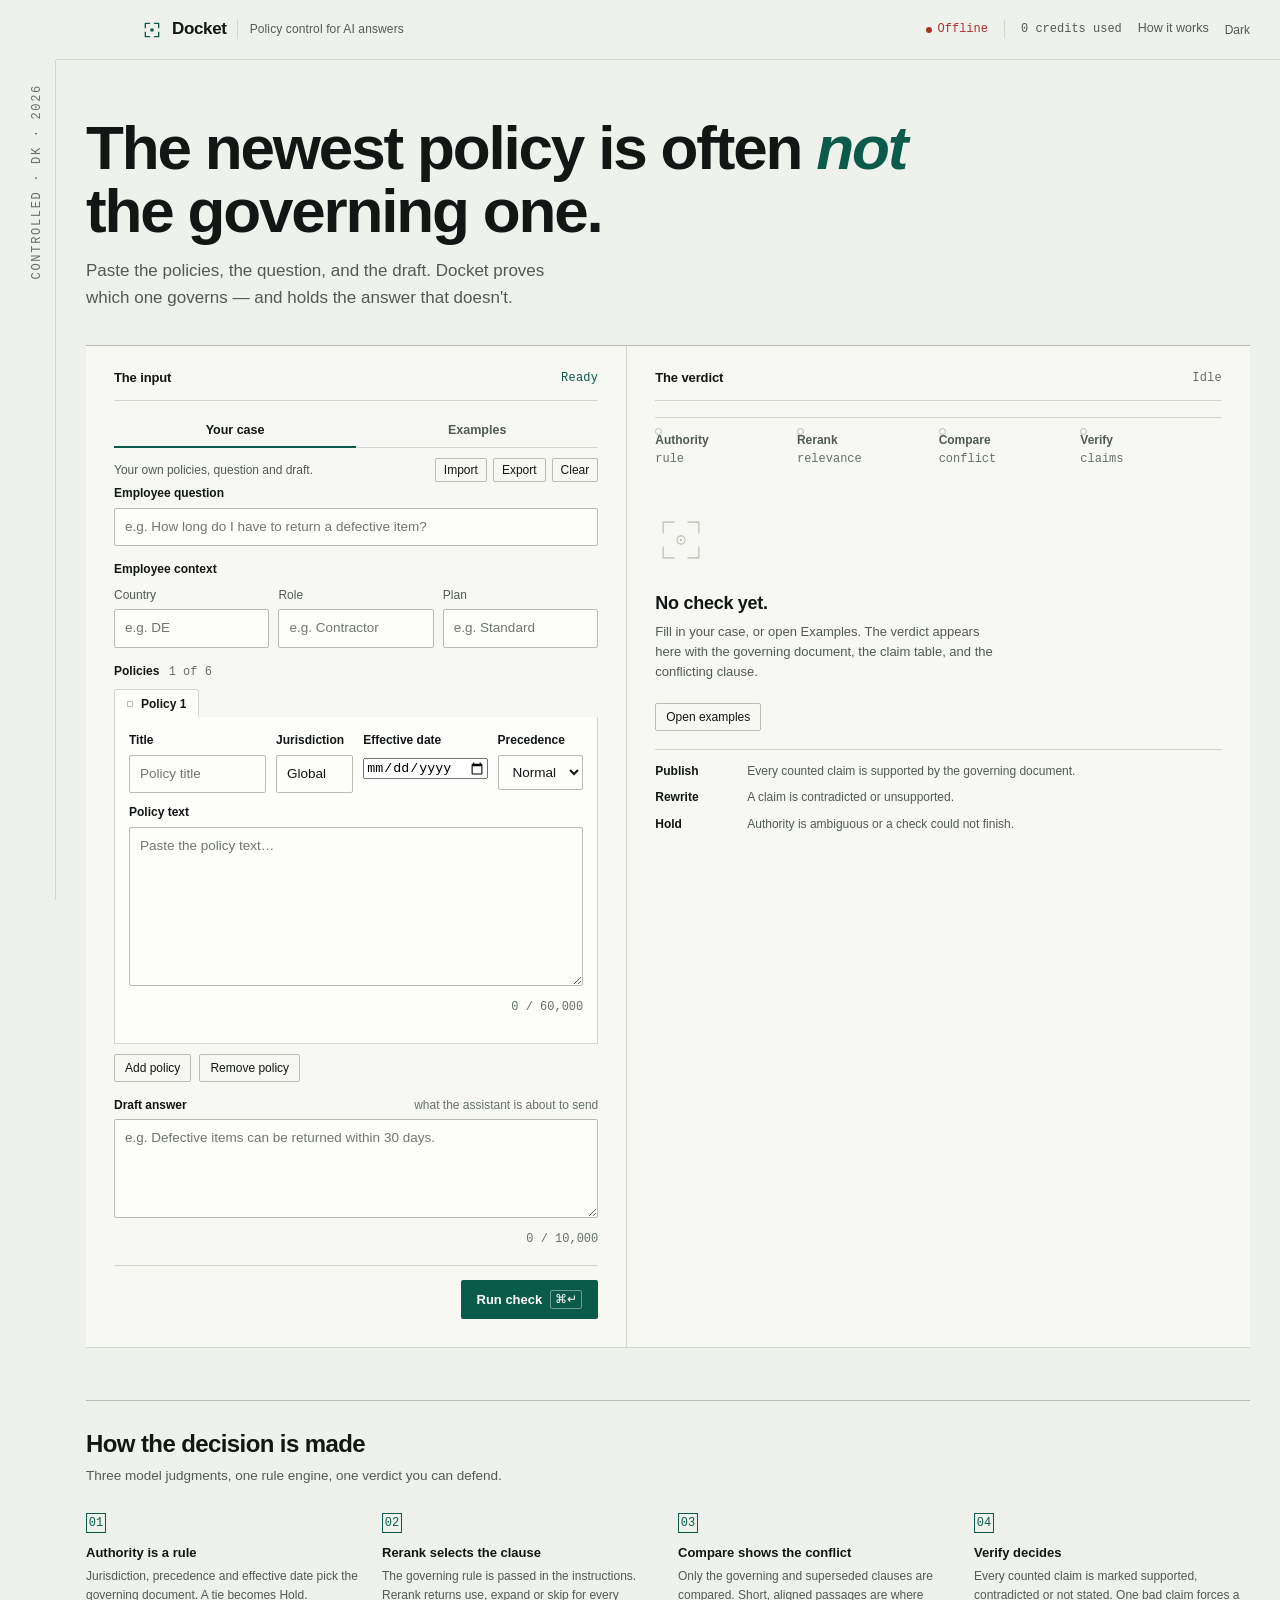
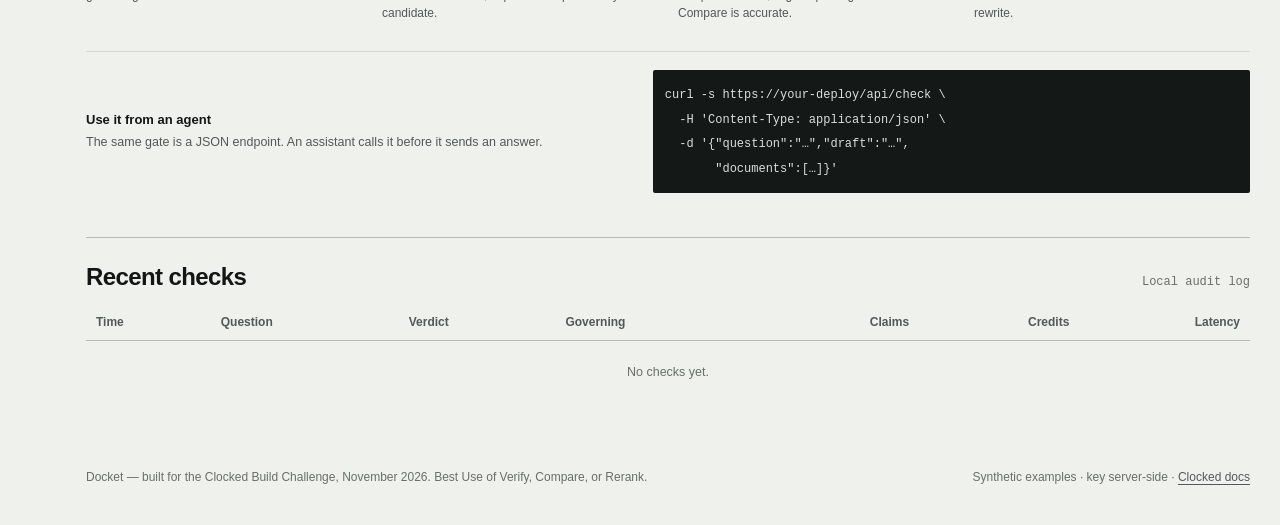
==== commit cc9776e6: "Rename the product to Docket - Wordmark, title, hero copy, footer, refs (CC- -> DK-), rail label - T" ====
--- a/static/index.html
+++ b/static/index.html
@@ -5,12 +5,12 @@
   <meta name="viewport" content="width=device-width, initial-scale=1" />
   <title>Docket — the publish gate for service-desk answers</title>
   <meta name="description" content="Prove which policy governs, check every claim, and hold the AI answer that would cite a superseded rule." />
-  <link rel="stylesheet" href="/static/app.css?v=20261104g" />
+  <link rel="stylesheet" href="/static/app.css?v=20261104h" />
   <link rel="icon" href="data:image/svg+xml,<svg xmlns='http://www.w3.org/2000/svg' viewBox='0 0 32 32'><rect width='32' height='32' fill='%23eff1ec'/><path d='M7 12V7h5M20 7h5v5M25 20v5h-5M12 25H7v-5' fill='none' stroke='%230b5b4a' stroke-width='2'/><circle cx='16' cy='16' r='2.5' fill='%230b5b4a'/></svg>" />
 </head>
 <body>
   <a class="skip" href="#main">Skip to content</a>
-  <div class="page-rail" aria-hidden="true"><span>CONTROLLED · CC · 2026</span></div>
+  <div class="page-rail" aria-hidden="true"><span>CONTROLLED · DK · 2026</span></div>
 
   <header class="topbar">
     <a class="brand" href="/" aria-label="Docket home">
@@ -151,7 +151,7 @@
 
         <div id="result" hidden>
           <div class="control-strip" aria-label="Check metadata">
-            <span class="control-ref" id="control-ref">CC-0000</span>
+            <span class="control-ref" id="control-ref">DK-0000</span>
             <span class="control-item" id="control-docs">0 POLICIES</span>
             <span class="control-item" id="control-calls">0 CALLS</span>
             <span class="control-item" id="control-credits">0 CREDITS</span>
@@ -167,7 +167,7 @@
           <div class="verdict" id="verdict-card" data-state="hold">
             <div class="stamp" id="stamp">
               <span class="stamp-word" id="verdict-word" aria-live="polite">—</span>
-              <span class="stamp-ref" id="stamp-ref">CC-0000</span>
+              <span class="stamp-ref" id="stamp-ref">DK-0000</span>
             </div>
             <div class="verdict-copy">
               <p class="verdict-sentence" id="verdict-sentence"></p>
@@ -319,6 +319,6 @@
     <span>Synthetic examples · key server-side · <a href="https://clocked.rezolve.ai/docs" target="_blank" rel="noreferrer">Clocked docs</a></span>
   </footer>
 
-  <script src="/static/app.js?v=20261104g" defer></script>
+  <script src="/static/app.js?v=20261104h" defer></script>
 </body>
 </html>
